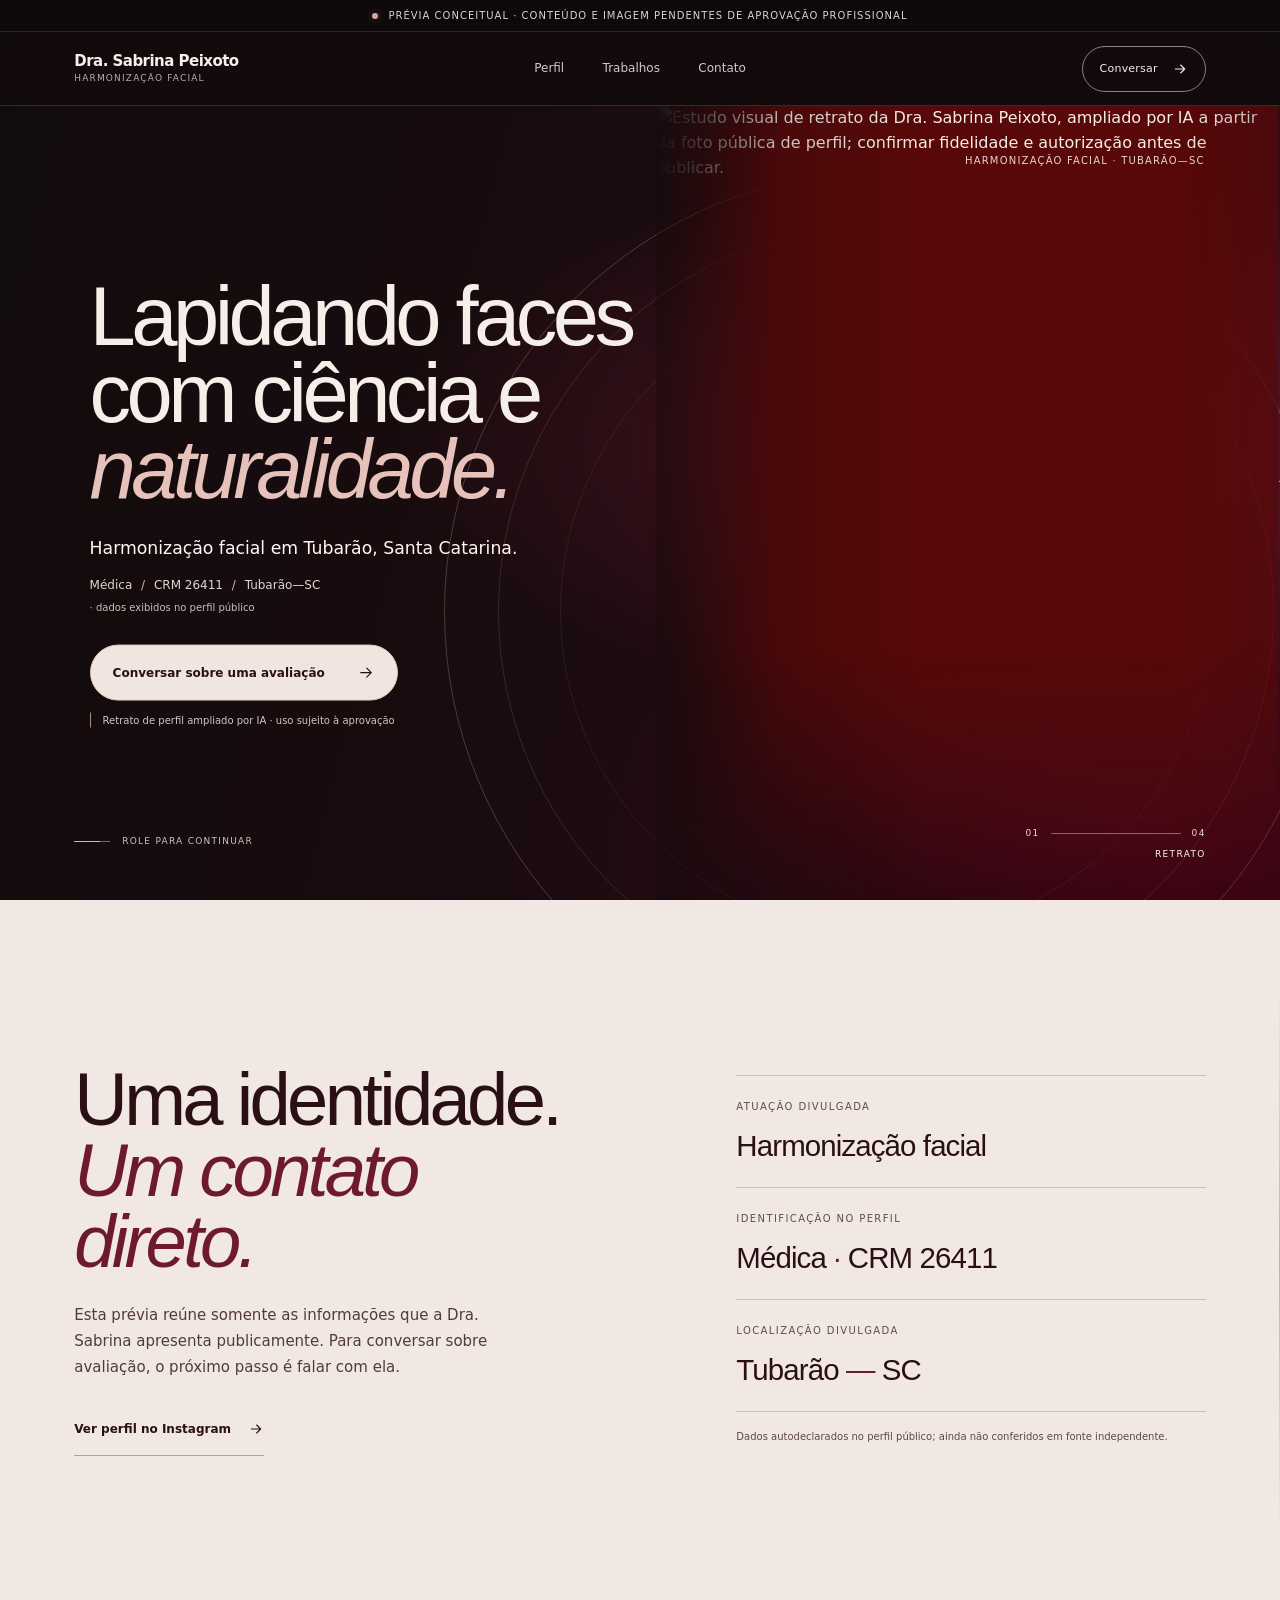
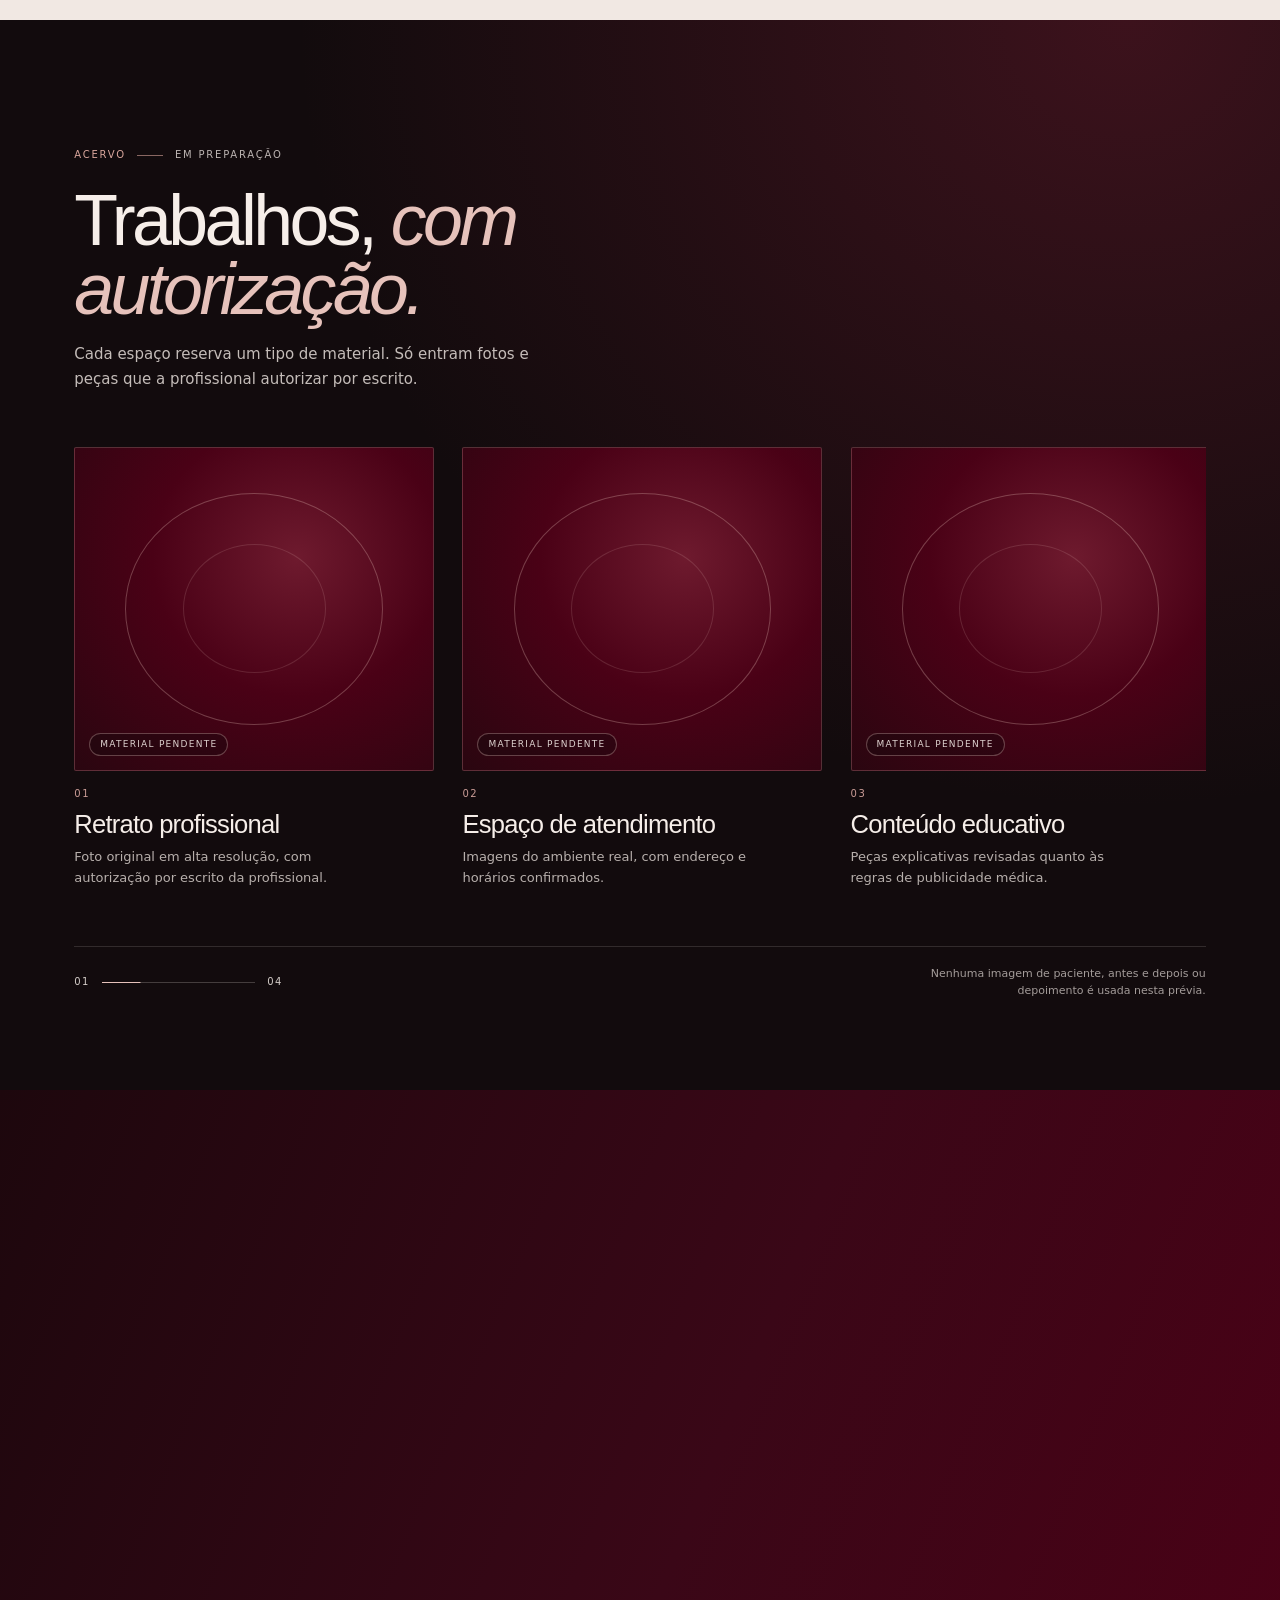
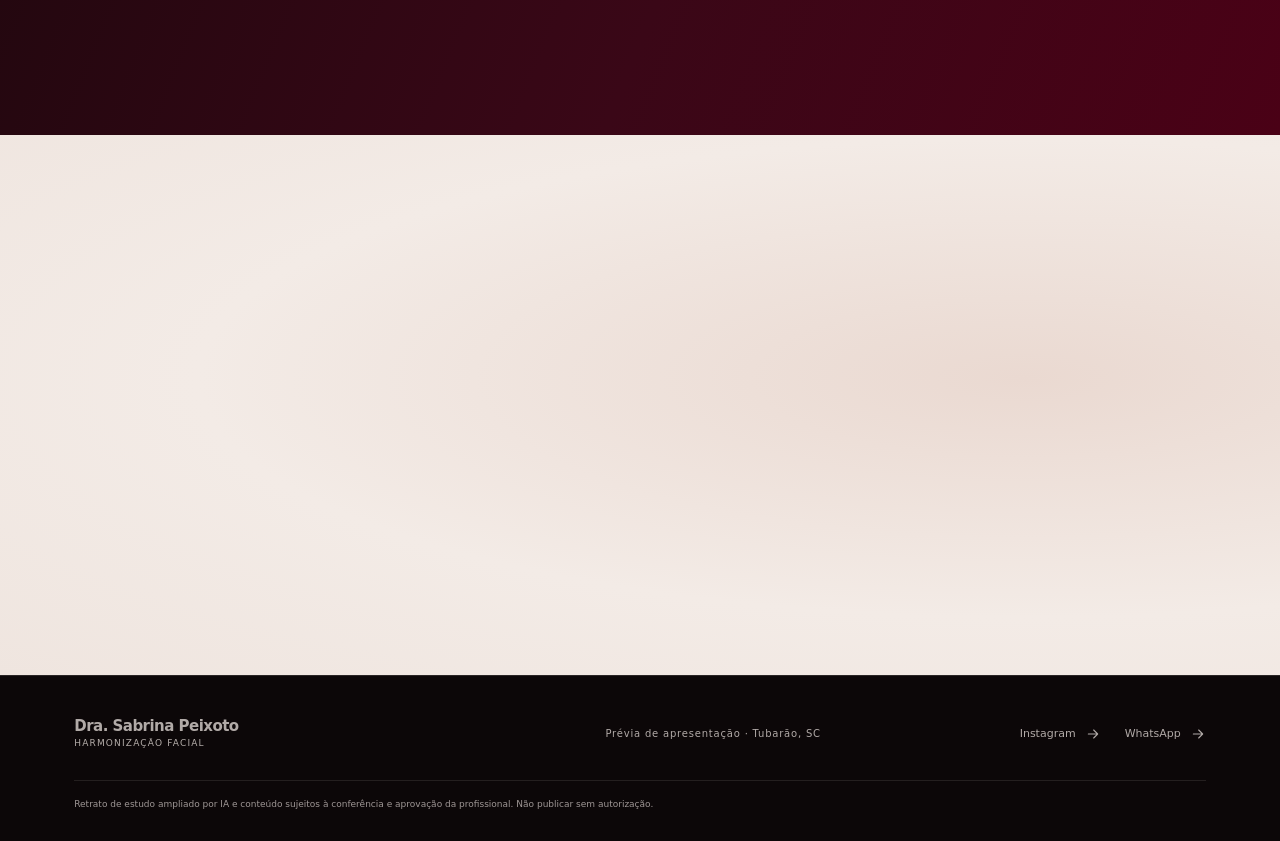
==== index.html @ b5bac114 "Prévia da landing da Dra. Sabrina Peixoto para revisão do cliente Co-Authored-By: Claude Haiku 5.5 <" ====
<!doctype html>
<html lang="pt-BR" data-aesthetic-theme="dark">
  <head>
    <meta charset="UTF-8" />
    <meta name="viewport" content="width=device-width, initial-scale=1, viewport-fit=cover" />
    <script>try{document.documentElement.dataset.aestheticTheme=localStorage.getItem("landing-theme:dr-sabrina-peixoto")==='light'?'light':'dark'}catch(e){document.documentElement.dataset.aestheticTheme='dark'}</script>
    <title>Dra. Sabrina Peixoto — harmonização facial em Tubarão, SC</title>
    <meta name="description" content="Conheça a apresentação pública de Dra. Sabrina Peixoto, médica em Tubarão–SC, e converse sobre avaliação pelo WhatsApp." />
    <meta name="robots" content="noindex, nofollow" />
    <meta name="theme-color" content="#1c171b" />
    <meta property="og:type" content="website" />
    <meta property="og:locale" content="pt_BR" />
    <meta property="og:title" content="Dra. Sabrina Peixoto — harmonização facial em Tubarão, SC" />
    <meta property="og:description" content="Conheça a apresentação pública de Dra. Sabrina Peixoto, médica em Tubarão–SC, e converse sobre avaliação pelo WhatsApp." />
    <link rel="icon" href="data:image/svg+xml,%3Csvg%20xmlns%3D%22http%3A%2F%2Fwww.w3.org%2F2000%2Fsvg%22%20viewBox%3D%220%200%2032%2032%22%3E%3Crect%20width%3D%2232%22%20height%3D%2232%22%20fill%3D%22%23120b0d%22%2F%3E%3Ctext%20x%3D%2216%22%20y%3D%2222%22%20font-family%3D%22sans-serif%22%20font-size%3D%2218%22%20text-anchor%3D%22middle%22%20fill%3D%22%23f1e8e3%22%3ESP%3C%2Ftext%3E%3C%2Fsvg%3E" />
    <link rel="preload" as="image" imagesrcset="/dra-sabrina-peixoto-previa/media/sabrina-retrato-estudo-480.webp 480w, /dra-sabrina-peixoto-previa/media/sabrina-retrato-estudo-800.webp 800w, /dra-sabrina-peixoto-previa/media/sabrina-retrato-estudo-1200.webp 1200w, /dra-sabrina-peixoto-previa/media/sabrina-retrato-estudo-1254.webp 1254w" imagesizes="(min-width: 1000px) 52vw, 100vw" fetchpriority="high" />
    <link rel="preload" href="/dra-sabrina-peixoto-previa/assets/inter-latin-wght-normal-Dx4kXJAl.woff2" as="font" type="font/woff2" crossorigin />
    <link rel="preload" href="/dra-sabrina-peixoto-previa/assets/schibsted-grotesk-latin-wght-italic-DtRJvQ1U.woff2" as="font" type="font/woff2" crossorigin />
    <link rel="preload" href="/dra-sabrina-peixoto-previa/assets/schibsted-grotesk-latin-wght-normal-Bb8VGrTG.woff2" as="font" type="font/woff2" crossorigin />
    <link rel="icon" type="image/svg+xml" href="/dra-sabrina-peixoto-previa/favicon.svg" />
    <script type="module" crossorigin src="/dra-sabrina-peixoto-previa/assets/index-p96huSkj.js"></script>
    <style>*,*:before,*:after{box-sizing:border-box}html{-webkit-text-size-adjust:100%;text-size-adjust:100%}@media (prefers-reduced-motion: no-preference){html{scroll-behavior:smooth}}body{margin:0}img{display:block;max-width:100%;height:auto}h1,h2,h3,h4,p,ol,ul,dl,dd,figure,blockquote{margin:0}ol,ul{padding:0;list-style:none}button,input,select{font:inherit;color:inherit}.site{--ink: var(--brand-ink);--paper: var(--brand-paper);--mist: var(--brand-mist);--accent: var(--brand-accent);--on-accent: var(--brand-on-accent);--t-micro: .18s;--t-panel: .32s;--t-reveal: .56s;--t-hero: .9s;--stagger: 60ms;--shift: 16px;--ease-out: cubic-bezier(.22, .61, .24, 1);--ease-draw: cubic-bezier(.65, 0, .35, 1);--ink-soft: color-mix(in srgb, var(--ink) 74%, var(--paper));--line: color-mix(in srgb, var(--ink) 16%, transparent);--line-strong: color-mix(in srgb, var(--ink) 42%, transparent);--gutter: clamp(16px, 4vw, 56px);--max: 1320px;--header-h: 72px;--radius: 2px;--section-y: clamp(72px, 9vw, 128px);min-height:100vh;overflow-x:clip;background:var(--paper);color:var(--ink);font-family:var(--font-body);font-size:1.0625rem;line-height:1.6;-webkit-font-smoothing:antialiased}.site h1,.site h2,.site h3{font-family:var(--font-display);line-height:1.08;text-wrap:balance}.site a{color:inherit;text-underline-offset:.22em;text-decoration-thickness:1px;text-decoration-color:color-mix(in srgb,currentColor 45%,transparent);transition:text-decoration-color var(--t-micro) var(--ease-out),color var(--t-micro) var(--ease-out)}.site a:hover{text-decoration-color:currentColor}.site :focus-visible{outline:2px solid var(--accent);outline-offset:3px;border-radius:1px}main{display:block}main:focus{outline:none}main>section,main>article{scroll-margin-top:calc(var(--header-h) + 8px)}.sr-only{position:absolute;width:1px;height:1px;margin:-1px;padding:0;overflow:hidden;clip:rect(0 0 0 0);white-space:nowrap;border:0}.skip-link{position:absolute;left:12px;top:-60px;z-index:100;padding:10px 16px;background:var(--ink);color:var(--paper)!important}.skip-link:focus{top:12px}.img{object-position:var(--focal, 50% 50%)}.img[data-framed]{width:100%;aspect-ratio:var(--ratio);object-fit:cover}@media (max-width: 719px){.img{object-position:var(--focal-m, var(--focal, 50% 50%))}.img[data-framed]{aspect-ratio:var(--ratio-m, var(--ratio))}}.img-fallback{display:grid;place-items:center;width:100%;min-height:120px;aspect-ratio:var(--ratio, 4 / 5);background:linear-gradient(135deg,transparent 49.6%,var(--line) 50%,transparent 50.4%),var(--mist)}.img-fallback__label{padding:4px 10px;background:var(--paper);font-size:.72rem;letter-spacing:.08em;text-transform:uppercase;color:var(--ink-soft)}html.motion-ready [data-reveal]{transition:opacity var(--t-reveal) var(--ease-out),transform var(--t-reveal) var(--ease-out),clip-path var(--t-reveal) var(--ease-draw);transition-delay:calc(var(--i, 0) * var(--stagger))}html.motion-ready [data-reveal]:not(.is-in){opacity:0}html.motion-ready [data-reveal=rise]:not(.is-in),html.motion-ready [data-reveal=line]:not(.is-in){transform:translate3d(0,var(--shift),0)}html.motion-ready [data-reveal].no-anim{transition:none}.eyebrow{display:flex;align-items:baseline;gap:12px;margin-bottom:18px;font-family:var(--font-body);font-size:.76rem;font-weight:600;letter-spacing:.14em;text-transform:uppercase;color:var(--ink-soft)}.eyebrow__index{font-variant-numeric:tabular-nums;color:var(--accent)}.pending{display:inline-flex;align-items:center;gap:6px;padding:1px 8px;border:1px dashed var(--line-strong);border-radius:999px;font-family:var(--font-body);font-size:.68rem;font-weight:600;font-style:normal;letter-spacing:.05em;line-height:1.6;text-transform:uppercase;vertical-align:middle;color:var(--ink);background:color-mix(in srgb,var(--accent) 8%,var(--paper));white-space:nowrap}.pending:before{content:"";width:5px;height:5px;border-radius:50%;background:var(--accent)}.caption{font-size:.78rem;color:var(--ink-soft);letter-spacing:.02em}.icon{flex:none}.icon--arrow{transition:transform var(--t-micro) var(--ease-out)}.btn{position:relative;display:inline-flex;align-items:center;justify-content:center;gap:10px;min-height:52px;padding:0 24px;border:1.5px solid transparent;border-radius:var(--radius);font-size:.97rem;font-weight:600;line-height:1.2;text-decoration:none!important;cursor:pointer;transition:background-color var(--t-micro) var(--ease-out),color var(--t-micro) var(--ease-out),border-color var(--t-micro) var(--ease-out),box-shadow var(--t-micro) var(--ease-out),transform var(--t-micro) var(--ease-out)}.btn:hover .icon--arrow,.btn:focus-visible .icon--arrow{transform:translate(4px)}.btn:active{transform:translateY(1px) scale(.985)}.btn--primary{background:var(--accent);color:var(--on-accent)!important}.btn--primary:hover{background:color-mix(in srgb,var(--accent) 84%,var(--ink))}.btn--whatsapp,.btn--ghost{border-color:var(--line-strong);background:transparent;color:var(--ink)}.btn--whatsapp:hover,.btn--ghost:hover{border-color:var(--ink);background:color-mix(in srgb,var(--ink) 5%,transparent)}.btn--small{min-height:42px;padding:0 16px;font-size:.9rem}.btn--block{width:100%}.btn[disabled]{opacity:.7;cursor:progress}.link-button{padding:4px 0;border:0;background:none;font-size:.92rem;font-weight:600;text-decoration:underline;text-decoration-thickness:1px;text-underline-offset:.25em;cursor:pointer}.monogram{display:grid;place-items:center;background:var(--mist);font-family:var(--font-display);color:var(--ink)}.portrait-placeholder{position:relative;display:grid;place-items:center;width:100%;aspect-ratio:4 / 5;background:var(--mist);overflow:hidden}.portrait-placeholder__marks{position:absolute;top:14px;right:14px;bottom:14px;left:14px;width:calc(100% - 28px);height:calc(100% - 28px);fill:none;stroke:var(--line-strong);stroke-width:1}.portrait-placeholder__marks path{vector-effect:non-scaling-stroke}.portrait-placeholder__axis{stroke:var(--line);stroke-dasharray:2 5}.portrait-placeholder__initials{position:relative;font-family:var(--font-display);font-size:clamp(3rem,7vw,5.5rem);line-height:1}.signature{pointer-events:none}.signature--ruler line{stroke:currentColor;stroke-width:1;vector-effect:non-scaling-stroke}.signature--contour path{fill:none;stroke:currentColor;stroke-width:1;vector-effect:non-scaling-stroke}.em{position:relative;display:inline-block}.em__stroke{position:absolute;left:0;right:0;bottom:-.02em;height:.16em;display:none;pointer-events:none}.em__line{position:absolute;left:0;right:0;bottom:0;height:max(2px,.045em);background:var(--accent);transform-origin:left}.em__tick{position:absolute;right:0;bottom:0;width:max(2px,.04em);height:.16em;background:var(--accent)}.demo-banner{display:flex;justify-content:center;align-items:center;gap:10px;padding:7px var(--gutter);background:var(--ink);color:var(--paper);font-size:.76rem;letter-spacing:.02em;text-align:center}.demo-banner__dot{flex:none;width:6px;height:6px;border-radius:50%;background:color-mix(in srgb,var(--accent) 55%,var(--paper))}.site-header{position:sticky;top:0;z-index:40;height:var(--header-h);border-bottom:1px solid transparent;background:transparent;transition:background-color var(--t-panel) var(--ease-out),border-color var(--t-panel) var(--ease-out),box-shadow var(--t-panel) var(--ease-out)}.site-header.is-scrolled,.site-header.is-open{border-bottom-color:var(--line);background:color-mix(in srgb,var(--paper) 90%,transparent);backdrop-filter:saturate(1.3) blur(14px);-webkit-backdrop-filter:saturate(1.3) blur(14px)}.site-header__inner{display:flex;align-items:center;gap:24px;max-width:var(--max);height:100%;margin:0 auto;padding:0 var(--gutter)}.brand{display:inline-flex;align-items:center;gap:12px;margin-right:auto;text-decoration:none!important}.brand__mark{display:grid;place-items:center;width:36px;height:36px;background:var(--ink);color:var(--paper);font-family:var(--font-display);font-size:1.1rem;font-weight:700}.brand__name{font-family:var(--font-display);font-size:1.06rem;font-weight:650;letter-spacing:-.01em;white-space:nowrap}.nav ul{display:flex;gap:28px}.nav a{position:relative;display:inline-block;padding:8px 0;font-size:.93rem;font-weight:500;text-decoration:none!important}.nav a:after{content:"";position:absolute;left:0;right:0;bottom:2px;height:1px;background:currentColor;transform:scaleX(0);transform-origin:left;transition:transform var(--t-panel) var(--ease-out)}.nav a:hover:after,.nav a:focus-visible:after,.nav a[aria-current]:after{transform:scaleX(1)}.nav-toggle{display:none;width:44px;height:44px;margin-right:-8px;border:0;background:none;cursor:pointer}.nav-toggle__bars,.nav-toggle__bars:before,.nav-toggle__bars:after{display:block;width:22px;height:1.5px;margin:auto;background:var(--ink);transition:transform var(--t-micro) var(--ease-out),background-color var(--t-micro) var(--ease-out)}.nav-toggle__bars{position:relative}.nav-toggle__bars:before,.nav-toggle__bars:after{content:"";position:absolute;left:0}.nav-toggle__bars:before{top:-7px}.nav-toggle__bars:after{top:7px}.nav-toggle[aria-expanded=true] .nav-toggle__bars{background:transparent}.nav-toggle[aria-expanded=true] .nav-toggle__bars:before{transform:translateY(7px) rotate(45deg)}.nav-toggle[aria-expanded=true] .nav-toggle__bars:after{transform:translateY(-7px) rotate(-45deg)}@media (max-width: 959px){.nav-toggle{display:block}.nav{position:absolute;top:100%;left:0;right:0;padding:4px var(--gutter) 24px;border-bottom:1px solid var(--line);background:var(--paper);visibility:hidden;opacity:0;transform:translateY(-8px);transition:opacity var(--t-micro) var(--ease-out),transform var(--t-micro) var(--ease-out),visibility 0s linear var(--t-micro)}.nav.is-open{visibility:visible;opacity:1;transform:none;transition-delay:0s}.nav ul{flex-direction:column;gap:0}.nav a{display:block;padding:14px 0;border-bottom:1px solid var(--line);font-family:var(--font-display);font-size:1.35rem}.nav a:after{display:none}.nav a[aria-current]{color:var(--accent)}}@media (max-width: 599px){.site-header__cta{display:none}}main>section,.legal-page{max-width:var(--max);margin:0 auto;padding:var(--section-y) var(--gutter)}@supports (content-visibility: auto){main>section:not(:first-child):not(:nth-child(2)):not(.contact):not(.explorer):not(.story){content-visibility:auto;contain-intrinsic-size:auto 900px}html.cv-measure main>section{content-visibility:visible!important}}main>section:not(.hero):not(.process)+section:not(.process){padding-top:calc(var(--section-y) * .5)}.section-head{display:grid;gap:4px;max-width:720px;margin-bottom:clamp(32px,4.5vw,56px)}.section-head h2{font-size:clamp(2rem,4vw,3.4rem);letter-spacing:-.025em}.section-head__intro{margin-top:14px;max-width:56ch;color:var(--ink-soft);font-size:1.06rem}.hero{position:relative}.hero__title{letter-spacing:-.035em}.hero__lead{max-width:44ch;margin-top:24px;font-size:clamp(1.05rem,1.25vw,1.18rem)}.hero__actions{display:flex;flex-wrap:wrap;gap:12px;margin-top:32px}.hero__specifics{display:grid;grid-template-columns:repeat(3,minmax(0,1fr));gap:20px;margin-top:44px}.hero__specifics li{position:relative;display:grid;gap:4px;padding-top:14px;font-size:.86rem;line-height:1.4}.hero__specifics li:before{content:"";position:absolute;top:0;left:0;right:0;height:1px;background:currentColor;opacity:.35;transform-origin:left}.hero__spec-num{font-size:.72rem;font-weight:600;font-variant-numeric:tabular-nums;letter-spacing:.08em}.hero__where{display:flex;flex-wrap:wrap;align-items:center;gap:8px;margin-top:28px;font-size:.82rem}.hero__media{position:relative}.hero__frame{position:relative;overflow:hidden;height:100%}.hero__frame .img{width:100%;height:100%;object-fit:cover}.hero__caption{position:absolute;z-index:2;padding:3px 9px;background:color-mix(in srgb,var(--paper) 88%,transparent);color:var(--ink)}.pros__list{display:grid;grid-template-columns:repeat(auto-fit,minmax(min(100%,420px),1fr));gap:clamp(32px,4vw,64px)}.pro__photo{position:relative}.pro__photo-note{margin-top:10px}.pro__name{font-size:clamp(1.45rem,2vw,1.8rem);letter-spacing:-.015em}.pro__flag{margin-top:8px}.pro__role{margin-top:10px;font-weight:600;font-size:.95rem}.pro__reg{margin-top:6px;font-size:.85rem;font-variant-numeric:tabular-nums;color:var(--ink-soft)}.pro__bio{margin-top:16px;max-width:46ch;color:var(--ink-soft);font-size:.98rem}.pro__quals{margin-top:18px;border-top:1px solid var(--line)}.pro__quals li{display:flex;flex-wrap:wrap;align-items:center;gap:8px;padding:10px 0;border-bottom:1px solid var(--line);font-size:.9rem}.explorer__mode{justify-self:start;margin-top:18px}.explorer__tabs{position:relative}.explorer__tab{position:relative;display:grid;gap:2px;width:100%;border:0;background:none;text-align:left;cursor:pointer;transition:color var(--t-micro) var(--ease-out)}.explorer__num{font-variant-numeric:tabular-nums}.explorer__kicker{font-size:.8rem;color:var(--ink-soft)}.explorer__indicator{position:absolute;pointer-events:none;background:var(--accent);transition:transform var(--t-panel) var(--ease-out),width var(--t-panel) var(--ease-out),height var(--t-panel) var(--ease-out)}.explorer__stage{position:relative;display:grid;grid-template-columns:minmax(0,5fr) minmax(0,7fr);gap:clamp(28px,4.5vw,72px);align-items:start}.explorer__visual{position:relative;display:grid}.visual{grid-area:1 / 1;margin:0;overflow:hidden;opacity:0;visibility:hidden;transition:opacity var(--t-panel) var(--ease-out),visibility 0s linear var(--t-panel)}.visual[data-state=active]{z-index:2;opacity:1;visibility:visible;transition-delay:0s}.visual[data-state=leaving]{z-index:1;opacity:1;visibility:visible}.visual .img{width:100%;aspect-ratio:var(--ratio, 4 / 5);object-fit:cover}@media (max-width: 719px){.visual .img{aspect-ratio:var(--ratio-m, 16 / 10)}}.explorer__panels{position:relative}.explorer__stage.is-animating .explorer__panels{overflow:clip}.area[data-state=leaving]{position:absolute;inset:0 0 auto 0;pointer-events:none}.area:focus-visible{outline-offset:8px}.area__kicker{font-size:.78rem;font-weight:600;letter-spacing:.12em;text-transform:uppercase;color:var(--accent)}.area__title{margin-top:10px;font-size:clamp(1.9rem,3.2vw,2.7rem);letter-spacing:-.025em}.area__intro{max-width:52ch;margin-top:14px;font-size:1.06rem;color:var(--ink-soft)}.area__pro{display:flex;align-items:center;gap:14px;margin-top:26px;padding:14px 0;border-block:1px solid var(--line)}.area__pro .img,.area__pro .monogram{flex:none;width:52px;height:52px;border-radius:50%;object-fit:cover;object-position:50% 20%;font-size:1rem}.area__pro p{display:grid;line-height:1.35;font-size:.92rem}.area__pro-label{font-size:.7rem;font-weight:600;letter-spacing:.1em;text-transform:uppercase;color:var(--ink-soft)}.area__pro strong{font-size:1rem}.area__cols{display:grid;grid-template-columns:repeat(2,minmax(0,1fr));gap:28px;margin-top:26px}.area__cols h4,.proc-eval h2{margin-bottom:10px;font-family:var(--font-body);font-size:.74rem;font-weight:600;letter-spacing:.12em;text-transform:uppercase;color:var(--ink-soft)}.area__steps{counter-reset:step}.area__steps li{position:relative;padding:8px 0 8px 32px;border-bottom:1px solid var(--line);font-size:.94rem;line-height:1.45;counter-increment:step}.area__steps li:before{content:counter(step,decimal-leading-zero);position:absolute;left:0;top:9px;font-size:.76rem;font-weight:600;font-variant-numeric:tabular-nums;color:var(--accent)}.area__services li{display:grid;padding:8px 0;border-bottom:1px solid var(--line);font-size:.94rem;line-height:1.4}.area__services span{color:var(--ink-soft);font-size:.87rem}.area__actions{display:flex;flex-wrap:wrap;gap:12px;margin-top:30px}@media (prefers-reduced-motion: no-preference){.area[data-state=leaving]{animation:panel-out calc(var(--t-panel) * .6) var(--ease-out) forwards}.area[data-state=entering] .area__body>*{animation:panel-in var(--t-panel) var(--ease-out) both;animation-delay:calc(90ms + var(--i, 0) * var(--stagger))}}@keyframes panel-out{to{opacity:0;transform:translate3d(0,-6px,0)}}@keyframes panel-in{0%{opacity:0;transform:translate3d(0,12px,0)}}.explorer__list .area{display:grid;grid-template-columns:minmax(0,5fr) minmax(0,7fr);gap:clamp(28px,4.5vw,72px);padding-top:clamp(32px,4vw,56px);margin-top:clamp(32px,4vw,56px);border-top:1px solid var(--line-strong)}.explorer__list .area:first-child{margin-top:0}.explorer__list .area__media .img{width:100%;aspect-ratio:var(--ratio, 4 / 5);object-fit:cover}.arch{position:absolute;z-index:3;display:grid;grid-template-rows:1fr auto;background:#0d1012;color:#f2f4f7}.arch__canvas{width:100%;height:100%;min-height:0}.arch__label{display:flex;justify-content:space-between;gap:10px;padding:8px 12px 10px;border-top:1px solid color-mix(in srgb,var(--paper) 16%,transparent);font-size:.68rem;letter-spacing:.06em;text-transform:uppercase}.arch__mode{font-weight:600}.arch__note{color:#b9c0c9;text-align:right}.diffs__list{display:grid;grid-template-columns:repeat(4,minmax(0,1fr));gap:clamp(20px,3vw,40px)}.diff{position:relative}.diff h3{margin-top:14px;font-size:1.26rem;letter-spacing:-.01em}.diff p{margin-top:10px;color:var(--ink-soft);font-size:.97rem}.gallery__frame{position:relative;overflow:hidden;height:100%}.gallery__frame .img{width:100%;height:100%;object-fit:cover}.has-parallax [data-parallax] .img{transform:scale(1.08);will-change:transform}.gallery__caption{display:flex;align-items:baseline;gap:10px;margin-top:12px;font-size:.84rem}.gallery__num{font-size:.72rem;font-weight:600;font-variant-numeric:tabular-nums;color:var(--accent)}.gallery__ill{color:var(--ink-soft)}.step h3{font-size:1.22rem}.step p{margin-top:8px;font-size:.97rem}.process__note{max-width:46ch;padding:16px 18px;border-left:3px solid var(--accent);font-weight:600}.testimonials ul{display:grid;grid-template-columns:repeat(auto-fit,minmax(min(100%,320px),1fr));gap:32px}.testimonials blockquote{font-family:var(--font-display);font-size:1.3rem}.faq{display:grid;grid-template-columns:minmax(0,4fr) minmax(0,7fr);gap:clamp(24px,5vw,80px);align-items:start}.faq .section-head{position:sticky;top:calc(var(--header-h) + 24px)}.faq__list{border-top:1px solid var(--line-strong)}.faq__item{border-bottom:1px solid var(--line-strong)}.faq__item summary{display:flex;justify-content:space-between;align-items:center;gap:24px;min-height:64px;padding:18px 0;font-family:var(--font-display);font-size:clamp(1.06rem,1.45vw,1.22rem);line-height:1.3;cursor:pointer;list-style:none;transition:color var(--t-micro) var(--ease-out)}.faq__item summary::-webkit-details-marker{display:none}.faq__item summary:hover{color:var(--accent)}.faq__icon{position:relative;flex:none;width:18px;height:18px}.faq__icon:before,.faq__icon:after{content:"";position:absolute;top:50%;left:0;width:18px;height:1.5px;background:currentColor;transition:transform var(--t-panel) var(--ease-out),opacity var(--t-panel) var(--ease-out)}.faq__icon:after{transform:rotate(90deg)}.faq__item[data-open] .faq__icon:after{transform:rotate(0);opacity:0}.faq__answer{overflow:hidden}.faq__answer p{max-width:60ch;padding:0 40px 22px 0;color:var(--ink-soft)}.contact{display:grid;grid-template-columns:minmax(0,5fr) minmax(0,6fr);gap:clamp(32px,6vw,96px);align-items:start}.contact h2{font-size:clamp(2.2rem,4.4vw,3.7rem);letter-spacing:-.03em}.contact__lead{max-width:44ch;margin-top:18px;color:var(--ink-soft);font-size:1.06rem}.contact__facts{display:grid;margin:32px 0 28px;border-top:1px solid var(--line)}.contact__facts>div{display:grid;grid-template-columns:110px 1fr;gap:16px;padding:14px 0;border-bottom:1px solid var(--line)}.contact__facts dt{padding-top:3px;font-size:.74rem;font-weight:600;letter-spacing:.1em;text-transform:uppercase;color:var(--ink-soft)}.contact__facts dd{display:grid;justify-items:start;gap:4px;font-size:.97rem}.contact__form-wrap{padding:clamp(24px,3.4vw,48px);background:var(--mist)}.form{display:grid;gap:22px}.form__title{font-size:1.4rem}.field{display:grid;gap:8px;min-width:0;margin:0;padding:0;border:0}.field label,.field legend{padding:0;font-size:.86rem;font-weight:600}.field__opt{font-weight:400;color:var(--ink-soft)}.field input,.field select{width:100%;min-height:52px;padding:0 14px;border:1.5px solid var(--line-strong);border-radius:var(--radius);background:var(--paper);font-size:1rem;transition:border-color var(--t-micro) var(--ease-out),box-shadow var(--t-micro) var(--ease-out)}.field select{-webkit-appearance:none;-moz-appearance:none;appearance:none;padding-right:40px;background-image:linear-gradient(45deg,transparent 50%,currentColor 50%),linear-gradient(135deg,currentColor 50%,transparent 50%);background-position:calc(100% - 20px) 50%,calc(100% - 15px) 50%;background-size:5px 5px;background-repeat:no-repeat}.field input:hover,.field select:hover{border-color:var(--ink)}.field input:focus-visible,.field select:focus-visible{border-color:var(--ink);outline:2px solid var(--accent);outline-offset:1px}.field [aria-invalid=true]{border-color:#a3261b}.field__error,.form__error{font-size:.88rem;font-weight:600;color:#8f1f16}.form__error{padding:12px 14px;border-left:3px solid #8f1f16;background:var(--paper)}.field--channels{display:flex;flex-wrap:wrap;gap:8px}.field--channels legend{width:100%;margin-bottom:8px}.chip{position:relative}.chip input{position:absolute;top:0;right:0;bottom:0;left:0;margin:0;opacity:0;cursor:pointer}.chip span{display:inline-flex;align-items:center;min-height:44px;padding:0 16px;border:1.5px solid var(--line-strong);border-radius:999px;background:var(--paper);font-size:.92rem;font-weight:500}.chip input:checked+span{border-color:var(--ink);background:var(--ink);color:var(--paper)}.chip input:focus-visible+span{outline:2px solid var(--accent);outline-offset:2px}.form__privacy{font-size:.84rem;color:var(--ink-soft)}.form-result{display:grid;gap:14px}.form-result:focus{outline:none}.form-result h3{font-size:1.6rem}.form-result blockquote,.demo-dialog blockquote{padding:16px 18px;border-left:3px solid var(--accent);background:var(--paper);font-size:.95rem}.demo-dialog__tag{justify-self:start;padding:2px 10px;border:1px dashed var(--line-strong);border-radius:999px;font-size:.72rem;font-weight:700;letter-spacing:.08em;text-transform:uppercase}.demo-dialog{width:min(92vw,480px);padding:28px;border:0;border-radius:var(--radius);background:var(--mist);color:var(--ink)}.demo-dialog[open]{display:grid;gap:14px}.demo-dialog::backdrop{background:color-mix(in srgb,var(--ink) 55%,transparent)}.demo-dialog h2{font-size:1.5rem}.site-footer{background:var(--ink);color:var(--paper)}.site-footer__inner{display:grid;grid-template-columns:minmax(0,3fr) minmax(0,4fr) minmax(0,4fr);gap:40px;max-width:var(--max);margin:0 auto;padding:clamp(56px,7vw,96px) var(--gutter) calc(48px + env(safe-area-inset-bottom));font-size:.9rem}.site-footer__name{margin-bottom:8px;font-family:var(--font-display);font-size:1.4rem}.site-footer dl{display:grid;gap:14px}.site-footer dt{font-size:.72rem;letter-spacing:.1em;text-transform:uppercase;opacity:.78}.site-footer__notes{display:grid;gap:10px;align-content:start}.site-footer .pending{color:var(--ink)}.site-footer :focus-visible{outline-color:var(--paper)}.site-footer__made{opacity:.78}.sticky-cta{display:none}@media (max-width: 959px){.sticky-cta{position:fixed;left:12px;right:12px;bottom:calc(12px + env(safe-area-inset-bottom));z-index:50;display:flex;gap:8px;padding:6px;border-radius:calc(var(--radius) + 6px);background:color-mix(in srgb,var(--paper) 94%,transparent);box-shadow:0 10px 30px -12px color-mix(in srgb,var(--ink) 55%,transparent);backdrop-filter:blur(10px);-webkit-backdrop-filter:blur(10px);transform:translateY(calc(100% + 24px));visibility:hidden;transition:transform var(--t-panel) var(--ease-out),visibility 0s linear var(--t-panel)}.sticky-cta.is-visible{transform:none;visibility:visible;transition:transform var(--t-panel) var(--ease-out),visibility 0s}.sticky-cta .btn--primary{flex:1}.sticky-cta .btn--whatsapp{width:52px;padding:0}}.consent{position:fixed;left:12px;bottom:calc(12px + env(safe-area-inset-bottom));z-index:60;display:grid;gap:14px;max-width:420px;padding:18px;background:var(--paper);border:1px solid var(--line-strong);font-size:.88rem}.consent__actions{display:flex;gap:8px}.crumbs{display:flex;gap:10px;margin-bottom:clamp(28px,4vw,48px);font-size:.86rem;color:var(--ink-soft)}.proc-hero{padding-top:clamp(32px,5vw,64px)!important}.proc-hero__grid{display:grid;grid-template-columns:minmax(0,7fr) minmax(0,5fr);gap:clamp(28px,5vw,80px);align-items:center}.proc-hero h1{font-size:clamp(2.6rem,6vw,5.2rem);letter-spacing:-.035em}.proc-hero .hero__lead{color:var(--ink-soft)}.proc-hero__media{position:relative}.proc-hero__media .img{width:100%;aspect-ratio:1;object-fit:cover}.proc-hero__media .caption{position:absolute;right:10px;bottom:10px;padding:3px 9px;background:color-mix(in srgb,var(--paper) 88%,transparent);color:var(--ink)}.proc-body{display:grid;grid-template-columns:minmax(0,7fr) minmax(0,4fr);gap:clamp(32px,6vw,96px);padding-top:0!important}.proc-section{display:grid;grid-template-columns:56px 1fr;column-gap:16px;padding:28px 0;border-top:1px solid var(--line-strong)}.proc-section__num{grid-row:span 2;padding-top:6px;font-size:.85rem;font-weight:600;font-variant-numeric:tabular-nums;color:var(--accent)}.proc-section h2{font-size:clamp(1.5rem,2.4vw,2rem)}.proc-section p{max-width:60ch;margin-top:10px;color:var(--ink-soft);font-size:1.05rem}.proc-body__aside{position:sticky;top:calc(var(--header-h) + 24px);display:grid;gap:32px;align-content:start}.proc-pro{display:grid;gap:4px;padding:20px;background:var(--mist);font-size:.92rem}.proc-pro .img,.proc-pro .monogram{width:72px;height:72px;margin-bottom:10px;border-radius:50%;object-fit:cover;object-position:50% 20%;font-size:1.4rem}.proc-pro__name{font-family:var(--font-display);font-size:1.2rem}.legal-page{max-width:760px!important}.legal-page h1{margin-bottom:24px;font-size:clamp(2.2rem,5vw,3.4rem)}.legal-page h2{margin:36px 0 10px;font-size:1.3rem}.legal-page p{color:var(--ink-soft)}@media (max-width: 1099px){.diffs__list{grid-template-columns:repeat(2,minmax(0,1fr))}}@media (max-width: 959px){.explorer__stage,.explorer__list .area,.faq,.contact,.proc-hero__grid,.proc-body{grid-template-columns:1fr}.faq .section-head,.proc-body__aside{position:static}.explorer__tabs{position:sticky;top:var(--header-h);z-index:6;display:flex;gap:6px;margin:0 calc(-1 * var(--gutter)) 18px;padding:10px var(--gutter) 12px;overflow-x:auto;scroll-snap-type:x proximity;scrollbar-width:none;background:color-mix(in srgb,var(--paper) 94%,transparent);backdrop-filter:blur(10px);-webkit-backdrop-filter:blur(10px)}.explorer__tabs::-webkit-scrollbar{display:none}.explorer__tab{flex:none;width:auto;min-width:46%;scroll-snap-align:start}.explorer__kicker{display:none}.explorer__indicator{left:0;bottom:8px;top:auto;height:2px!important;width:var(--ind-w, 0);transform:translate(var(--ind-x, 0))}.explorer__stage{gap:22px}.site-footer__inner{grid-template-columns:1fr}}@media (max-width: 639px){.site{font-size:1rem}.hero__actions,.area__actions{flex-direction:column}.hero__actions .btn,.area__actions .btn{width:100%}.area__cols,.diffs__list{grid-template-columns:1fr}.contact__facts>div{grid-template-columns:1fr;gap:4px}.faq__answer p{padding-right:0}.proc-section{grid-template-columns:1fr}.proc-section__num{grid-row:auto}}@media (prefers-reduced-motion: reduce){.site *,.site *:before,.site *:after{animation:none!important;transition-duration:.01ms!important;transition-delay:0s!important}html.motion-ready [data-reveal]{opacity:1!important;transform:none!important;clip-path:none!important}}html.motion-ready .section-head[data-reveal=rise]:not(.is-in){transform:none}html.motion-ready .section-head[data-reveal=rise]>*{transition:opacity var(--t-reveal) var(--ease-out),transform var(--t-reveal) var(--ease-out),clip-path calc(var(--t-reveal) * 1.15) var(--ease-draw)}html.motion-ready .section-head[data-reveal=rise]:not(.is-in)>*{opacity:0;transform:translate3d(0,var(--shift),0)}html.motion-ready .section-head[data-reveal=rise]>:nth-child(2){transition-delay:calc(var(--stagger) * 1)}html.motion-ready .section-head[data-reveal=rise]>:nth-child(3){transition-delay:calc(var(--stagger) * 2.2)}html.motion-ready .section-head[data-reveal=rise]>:nth-child(n+4){transition-delay:calc(var(--stagger) * 3.2)}html.motion-ready .section-head[data-reveal=rise]>h2{clip-path:inset(-.1em -.05em -.2em -.05em)}html.motion-ready .section-head[data-reveal=rise]:not(.is-in)>h2{clip-path:inset(0 0 100% 0);transform:translate3d(0,.35em,0)}html.motion-ready .section-head[data-reveal].no-anim>*{transition:none}@supports (animation-timeline: scroll()){@media (prefers-reduced-motion: no-preference){.site-header:after{content:"";position:absolute;left:0;right:0;bottom:-1px;height:2px;background:var(--accent);transform:scaleX(0);transform-origin:left;animation:read-progress linear both;animation-timeline:scroll(root block);pointer-events:none}}}@keyframes read-progress{to{transform:scaleX(1)}}@media (hover: hover) and (prefers-reduced-motion: no-preference){.gallery__frame .img,.pro__photo .img{transition:transform .9s var(--ease-out)}.gallery__item:hover .gallery__frame .img,.pro:hover .pro__photo .img{transform:scale(1.025)}}.has-spot:before{opacity:1}main>section.statement{padding-block:clamp(96px,15vw,220px)}.statement__text{max-width:24ch;font-family:var(--font-display);font-size:clamp(2.2rem,6.2vw,6rem);font-weight:500;line-height:1.04;letter-spacing:-.04em;text-wrap:balance}.statement.is-live .statement__word{opacity:clamp(.45,calc(.45 + (var(--p, 0) * (var(--n) + 5) - var(--i)) * .4),1)}main>section.story{max-width:none;padding:0}.story{--story-h: calc(var(--n) * 78svh + 100svh)}.story.is-pinned{height:var(--story-h)}.story.is-pinned .story__pin{position:sticky;top:0;height:100svh}.story__stage{display:grid;grid-template-columns:minmax(0,5fr) minmax(0,7fr);align-items:center;gap:clamp(24px,4vw,72px);max-width:var(--max);height:100%;margin:0 auto;padding:calc(var(--header-h) + 20px) var(--gutter) clamp(24px,4vh,48px)}.story:not(.is-pinned) .story__stage{height:auto;padding-block:var(--section-y)}.story__copy{grid-column:1;grid-row:1;position:relative;display:grid;gap:clamp(18px,3vh,36px);align-content:center;min-width:0}.story__head h2{font-size:clamp(1.9rem,3.2vw,3rem);letter-spacing:-.035em}.story__chapters{display:grid}.story__chapter{grid-area:1 / 1;align-self:start}.story__kicker{font-size:.78rem;font-weight:600;letter-spacing:.14em;text-transform:uppercase;color:var(--accent)}.story__chapter h3{margin-top:12px;font-size:clamp(2.2rem,4.6vw,4.2rem);line-height:1.02;letter-spacing:-.04em}.story__chapter p:not(.story__kicker){max-width:34ch;margin-top:18px;font-size:clamp(1.05rem,1.4vw,1.3rem);line-height:1.5;color:var(--ink-soft)}.story.is-pinned .story__chapter{opacity:0;transform:translate3d(0,28px,0);pointer-events:none;transition:opacity .52s var(--ease-out),transform .62s var(--ease-out)}.story.is-pinned .story__chapter.is-active{opacity:1;transform:none;pointer-events:auto;transition-delay:.12s}.story:not(.is-pinned) .story__chapter{grid-area:auto;padding:28px 0;border-top:1px solid var(--line)}.story:not(.is-pinned) .story__chapters{gap:0}.story__dots{display:none}.story.is-pinned .story__dots{position:relative;display:flex;gap:18px;padding-top:14px;font-size:.74rem;font-weight:600;font-variant-numeric:tabular-nums;letter-spacing:.08em}.story.is-pinned .story__dots:before,.story.is-pinned .story__dots:after{content:"";position:absolute;top:0;left:0;height:1px}.story.is-pinned .story__dots:before{right:0;background:var(--line-strong)}.story.is-pinned .story__dots:after{width:100%;background:var(--accent);transform-origin:left;transform:scaleX(var(--p, 0))}.story__dot{color:var(--ink-soft);opacity:.55;transition:opacity .3s var(--ease-out),color .3s var(--ease-out)}.story__dot.is-active{color:var(--ink);opacity:1}.story__note{max-width:44ch}.story__visual{grid-column:2;grid-row:1;position:relative;height:min(76svh,780px);min-height:320px;overflow:hidden;border-radius:var(--stage-radius, 28px);background:var(--stage-bg, var(--mist))}.story:not(.is-pinned) .story__visual{height:auto;min-height:0;aspect-ratio:4 / 3}.story__scene{position:absolute;top:0;right:0;bottom:0;left:0}.story__canvas{display:block;width:100%!important;height:100%!important}.story__scene-hint{position:absolute;left:18px;bottom:14px;font-size:.72rem;letter-spacing:.08em;text-transform:uppercase;color:var(--ink-soft)}.story__poster{position:absolute;top:0;right:0;bottom:0;left:0;width:100%;height:100%;object-fit:cover}.story.is-pinned .story__poster{display:none}@media (max-width: 959px){.story{--story-h: calc(var(--n) * 64svh + 100svh)}.story__stage{grid-template-columns:1fr;grid-template-rows:auto 1fr;align-items:start;gap:14px;padding-top:calc(var(--header-h) + 10px)}.story__visual{grid-column:1;grid-row:1;height:42svh;min-height:260px}.story__copy{grid-row:2}.story__head{position:absolute;width:1px;height:1px;margin:-1px;overflow:hidden;clip:rect(0 0 0 0);white-space:nowrap}.story__chapter h3{font-size:clamp(2rem,9vw,3rem)}.story__chapter p:not(.story__kicker){font-size:1.02rem}}.bento__grid{display:grid;grid-template-columns:repeat(12,minmax(0,1fr));grid-auto-rows:clamp(250px,26vw,380px);gap:clamp(10px,1.4vw,18px)}.tile{position:relative;min-width:0;overflow:hidden;border-radius:var(--tile-radius, 28px);background:var(--tile-bg, var(--mist));color:inherit;text-decoration:none!important}.tile--text{display:flex;flex-direction:column;justify-content:space-between;gap:24px;padding:clamp(22px,2.4vw,36px)}.tile__num{font-family:var(--font-display);font-size:clamp(3.2rem,5.4vw,5.2rem);font-weight:300;line-height:.9;letter-spacing:-.06em;color:var(--accent);font-variant-numeric:tabular-nums}.tile--text h3{font-size:clamp(1.35rem,2vw,1.9rem);letter-spacing:-.03em}.tile--text p{margin-top:10px;max-width:34ch;color:var(--ink-soft);font-size:1rem}.tile--media{display:grid;grid-template-rows:minmax(0,1fr) auto;perspective:1100px;transform:perspective(1100px) rotateX(var(--rx, 0deg)) rotateY(var(--ry, 0deg));transition:transform .5s var(--ease-out),box-shadow .5s var(--ease-out);box-shadow:0 0 0 1px var(--line)}.tile--media.is-hot{transition-duration:.12s}.tile__img{width:100%;height:100%;min-height:0;aspect-ratio:auto!important;object-fit:cover;transition:transform .9s var(--ease-out)}.tile--media:hover .tile__img{transform:scale(1.04)}.tile__glare{position:absolute;top:0;right:0;bottom:0;left:0;pointer-events:none;opacity:0;background:radial-gradient(420px circle at var(--gx, 50%) var(--gy, 40%),rgba(255,255,255,.55),transparent 55%);mix-blend-mode:soft-light;transition:opacity .4s var(--ease-out)}.tile--media.is-hot .tile__glare{opacity:1}.tile__label{display:grid;gap:4px;padding:16px clamp(18px,2vw,28px) 20px;background:var(--tile-bg, var(--mist))}.tile__label strong{font-family:var(--font-display);font-size:clamp(1.25rem,1.8vw,1.6rem);font-weight:500;letter-spacing:-.02em}.tile__label>span:not(.tile__more){font-size:.94rem;color:var(--ink-soft)}.tile__more{margin-top:4px;font-size:.86rem;font-weight:600;text-decoration:underline;text-decoration-thickness:1px;text-underline-offset:.25em}.tile--cta{display:flex;flex-direction:column;justify-content:space-between;gap:18px;padding:clamp(22px,2.4vw,36px);background:var(--accent);color:var(--on-accent)}.tile--cta h3{font-size:clamp(1.6rem,2.6vw,2.4rem);letter-spacing:-.035em}.tile--cta p{max-width:30ch;opacity:.88}.tile--cta .btn--primary{align-self:flex-start;background:var(--on-accent);color:var(--accent)!important}.tile--a{grid-column:1 / 6;grid-row:1 / 3}.tile--b{grid-column:6 / 9;grid-row:1}.tile--c{grid-column:9 / 13;grid-row:1}.tile--e{grid-column:6 / 13;grid-row:2}.tile--d{grid-column:1 / 5;grid-row:3}.tile--f{grid-column:5 / 9;grid-row:3}.tile--g{grid-column:9 / 13;grid-row:3}.bento__credit{margin-top:22px}@media (max-width: 959px){.bento__grid{grid-template-columns:repeat(2,minmax(0,1fr));grid-auto-rows:auto}.tile--a,.tile--e,.tile--g{grid-column:1 / -1;grid-row:auto}.tile--b,.tile--c,.tile--d,.tile--f{grid-column:span 1;grid-row:auto}.tile--media .tile__img{aspect-ratio:4 / 3!important;height:auto}.tile--text{min-height:220px}}@media (max-width: 559px){.tile--b,.tile--c,.tile--d,.tile--f{grid-column:1 / -1}}@media (prefers-reduced-motion: no-preference){.hero[data-hero] .plate,.hero[data-hero] .portrait{transform:scale(calc(1 - var(--hp, 0) * .055));transform-origin:50% 0;border-radius:calc(28px + var(--hp, 0) * 26px);will-change:transform}.hero[data-hero] .plate__title,.hero[data-hero] .portrait__text{transform:translate3d(0,calc(var(--hp, 0) * -44px),0);opacity:calc(1 - var(--hp, 0) * 1.15)}.hero[data-hero] .plate__object{opacity:calc(1 - var(--hp, 0) * .85)}}@media (prefers-reduced-motion: reduce){.statement__word{opacity:1!important}.story .story__chapter{opacity:1!important;transform:none!important}}.carousel{position:relative;width:100vw;margin-left:calc(50% - 50vw)}.carousel__track{display:flex;align-items:flex-end;gap:20px;padding:8px max(var(--gutter),calc((100vw - var(--max)) / 2 + var(--gutter))) 24px;overflow-x:auto;scroll-snap-type:x mandatory;scroll-padding-inline:max(var(--gutter),calc((100vw - var(--max)) / 2 + var(--gutter)));scrollbar-width:none;overscroll-behavior-x:contain}.carousel__track::-webkit-scrollbar{display:none}.carousel__track:focus-visible{outline-offset:-4px}.carousel__slide{flex:0 0 min(var(--w, 520px),82vw);scroll-snap-align:start;transition:opacity .5s var(--ease-out),transform .7s var(--ease-out)}.carousel__frame{overflow:hidden;border-radius:28px;aspect-ratio:var(--ratio-slide, 4 / 5)}.carousel__slide:nth-child(1) .carousel__frame{--ratio-slide: 5 / 4}.carousel__slide:nth-child(4) .carousel__frame{--ratio-slide: 1 / 1}.carousel__frame .img{width:100%;height:100%;aspect-ratio:auto!important;object-fit:cover;transition:transform .9s var(--ease-out)}.carousel__slide:hover .carousel__frame .img{transform:scale(1.035)}.carousel__caption{display:flex;gap:10px;margin-top:12px;font-size:.86rem;color:var(--ink-soft)}@media (prefers-reduced-motion: no-preference){.carousel__slide:not(.is-current){opacity:.62}}.carousel__bar{display:flex;justify-content:space-between;align-items:center;max-width:var(--max);margin:0 auto;padding:0 var(--gutter)}.carousel__count{font-size:.8rem;font-weight:600;font-variant-numeric:tabular-nums;letter-spacing:.08em;color:var(--ink-soft)}.carousel__btns{display:flex;gap:10px}.carousel__btn{display:grid;place-items:center;width:48px;height:48px;border:1px solid var(--line-strong);border-radius:999px;background:transparent;cursor:pointer;font-size:1.1rem;transition:background-color var(--t-micro) var(--ease-out),border-color var(--t-micro) var(--ease-out),opacity var(--t-micro)}.carousel__btn:hover:not(:disabled){background:color-mix(in srgb,var(--ink) 8%,transparent);border-color:var(--ink)}.carousel__btn:disabled{opacity:.35;cursor:default}@media (max-width: 959px){.story__stage{padding-bottom:calc(112px + env(safe-area-inset-bottom))}.story__visual{height:35svh}.explorer__tabs{-webkit-mask-image:linear-gradient(90deg,#000 calc(100% - 36px),transparent);mask-image:linear-gradient(90deg,#000 calc(100% - 36px),transparent)}}.brand,.link-button{min-height:44px}.portrait__mark a{position:relative}.portrait__mark a:after,.area__services a:after,.site-footer a:after,.form__privacy a:after{content:"";position:absolute;top:-12px;right:-6px;bottom:-12px;left:-6px}.area__services a,.site-footer a,.form__privacy a{position:relative}.site input,.site textarea,.site select{caret-color:var(--accent);accent-color:var(--accent)}.site a,.site button,.site summary,.site [role=tab]{-webkit-tap-highlight-color:transparent;touch-action:manipulation}.explorer__tab:active,.carousel__btn:active{transform:scale(.97)}.theme-toggle{display:inline-flex;align-items:center;justify-content:center;flex:none;gap:7px;min-width:44px;min-height:44px;padding:0 12px;border:1px solid var(--line-strong);border-radius:999px;color:var(--ink);background:var(--paper);font-size:.78rem;cursor:pointer}.theme-toggle:hover{border-color:var(--ink);background:var(--mist)}.theme-toggle[aria-pressed=true]{box-shadow:inset 0 0 0 1px var(--line-strong)}@media (max-width: 1199px){.site-header__inner{gap:14px}.theme-toggle{padding:0 10px}.theme-toggle span{display:none}}@media (min-width: 960px) and (max-width: 1199px){.site-header .nav ul{gap:16px}.site-header__cta{white-space:nowrap;flex-shrink:0}.site.preset-precision .plate__object{width:480px;transform:translate(-50%) scale(.72)}}@media (max-width: 639px){.site-header__inner{gap:8px}.brand{min-width:0;gap:8px}.brand__name{white-space:normal;font-size:.94rem!important;line-height:1.2}.brand__mark{flex:none}}html[data-aesthetic-theme=light]{color-scheme:light}html[data-aesthetic-theme=dark]{color-scheme:dark;background:#15171b}html[data-aesthetic-theme=dark] .site{--ink: #f2f4f7;--paper: #14181e;--mist: #222b36;--accent: #d5e3f5;--on-accent: #172332;--ink-soft: #bac6d4;--line: #374454;--line-strong: #788a9d}html[data-aesthetic-theme=dark] .preset-editorial{--ink: #f6eeeb;--paper: #1c171b;--mist: #30262d;--accent: #dfb5cc;--on-accent: #2c1925;--ink-soft: #d1bec9;--line: #51424c;--line-strong: #a38a99}html[data-aesthetic-theme=dark] .preset-precision{--copper: #e3a37f;--copper-text: #efb895;--slate: #bfccdf;--sky-1: #232e3e;--sky-2: #26374e;--sky-3: #304863}html[data-aesthetic-theme=dark] .preset-precision .plate,html[data-aesthetic-theme=dark] .preset-precision .process{--ink-soft: #c5d1e2;--line: #64778e;background:linear-gradient(150deg,var(--sky-1),var(--sky-2) 65%,var(--sky-3))}html[data-aesthetic-theme=dark] .preset-precision .plate__mark{color:#ffffff14}html[data-aesthetic-theme=dark] .preset-precision :is(.plate__pill,.plate__chip,.plate__caption,.process__note){background:#192635;border-color:#60758e;box-shadow:none}html[data-aesthetic-theme=dark] .preset-precision :is(.btn--whatsapp,.field input,.field select,.chip span){background-color:var(--paper);border-color:var(--line-strong)}html[data-aesthetic-theme=dark] .preset-precision .chip input:checked+span{background:var(--accent);color:var(--on-accent)}html[data-aesthetic-theme=dark] .preset-precision .portrait-placeholder{background:var(--mist)}html[data-aesthetic-theme=dark] .preset-precision .portrait-placeholder__marks{stroke:var(--line-strong)}html[data-aesthetic-theme=dark] .preset-precision :is(.pro__quals,.pro__quals li){border-color:var(--line)}html[data-aesthetic-theme=dark] .preset-precision .process__rail{background:var(--line)}html[data-aesthetic-theme=dark] .preset-precision .step:before{border-color:var(--line-strong)}html[data-aesthetic-theme=dark] .preset-editorial .portrait{background:radial-gradient(ellipse at 58% 42%,#3b2935,#241d23 70%);box-shadow:0 0 0 1px var(--line)}html[data-aesthetic-theme=dark] .preset-editorial :is(.area-card,.portrait__icon,.portrait__mark>*){background:var(--mist);color:var(--ink);box-shadow:0 0 0 1px var(--line)}html[data-aesthetic-theme=dark] :is(.site-footer,.demo-banner){background:color-mix(in srgb,var(--paper) 85%,#000);color:var(--ink);border-top:1px solid var(--line)}html[data-aesthetic-theme=dark] .site-footer :focus-visible{outline-color:var(--accent)}html[data-aesthetic-theme=dark] :is(.field__error,.form__error){color:#ffb3ab;border-color:#ffb3ab}html[data-aesthetic-theme=dark] .field [aria-invalid=true]{border-color:#ffb3ab}html[data-aesthetic-theme=dark] .demo-dialog::backdrop{background:#000000b8}@font-face{font-family:Schibsted Grotesk Variable;font-style:normal;font-display:swap;font-weight:400 900;src:url(/dra-sabrina-peixoto-previa/assets/schibsted-grotesk-latin-ext-wght-normal-hsMS0n0O.woff2) format("woff2-variations");unicode-range:U+0100-02BA,U+02BD-02C5,U+02C7-02CC,U+02CE-02D7,U+02DD-02FF,U+0304,U+0308,U+0329,U+1D00-1DBF,U+1E00-1E9F,U+1EF2-1EFF,U+2020,U+20A0-20AB,U+20AD-20C0,U+2113,U+2C60-2C7F,U+A720-A7FF}@font-face{font-family:Schibsted Grotesk Variable;font-style:normal;font-display:swap;font-weight:400 900;src:url(/dra-sabrina-peixoto-previa/assets/schibsted-grotesk-latin-wght-normal-Bb8VGrTG.woff2) format("woff2-variations");unicode-range:U+0000-00FF,U+0131,U+0152-0153,U+02BB-02BC,U+02C6,U+02DA,U+02DC,U+0304,U+0308,U+0329,U+2000-206F,U+20AC,U+2122,U+2191,U+2193,U+2212,U+2215,U+FEFF,U+FFFD}@font-face{font-family:Schibsted Grotesk Variable;font-style:italic;font-display:swap;font-weight:400 900;src:url(/dra-sabrina-peixoto-previa/assets/schibsted-grotesk-latin-ext-wght-italic-DXGbHdV-.woff2) format("woff2-variations");unicode-range:U+0100-02BA,U+02BD-02C5,U+02C7-02CC,U+02CE-02D7,U+02DD-02FF,U+0304,U+0308,U+0329,U+1D00-1DBF,U+1E00-1E9F,U+1EF2-1EFF,U+2020,U+20A0-20AB,U+20AD-20C0,U+2113,U+2C60-2C7F,U+A720-A7FF}@font-face{font-family:Schibsted Grotesk Variable;font-style:italic;font-display:swap;font-weight:400 900;src:url(/dra-sabrina-peixoto-previa/assets/schibsted-grotesk-latin-wght-italic-DtRJvQ1U.woff2) format("woff2-variations");unicode-range:U+0000-00FF,U+0131,U+0152-0153,U+02BB-02BC,U+02C6,U+02DA,U+02DC,U+0304,U+0308,U+0329,U+2000-206F,U+20AC,U+2122,U+2191,U+2193,U+2212,U+2215,U+FEFF,U+FFFD}@font-face{font-family:Inter Variable;font-style:normal;font-display:swap;font-weight:100 900;src:url(/dra-sabrina-peixoto-previa/assets/inter-cyrillic-ext-wght-normal-BOeWTOD4.woff2) format("woff2-variations");unicode-range:U+0460-052F,U+1C80-1C8A,U+20B4,U+2DE0-2DFF,U+A640-A69F,U+FE2E-FE2F}@font-face{font-family:Inter Variable;font-style:normal;font-display:swap;font-weight:100 900;src:url(/dra-sabrina-peixoto-previa/assets/inter-cyrillic-wght-normal-DqGufNeO.woff2) format("woff2-variations");unicode-range:U+0301,U+0400-045F,U+0490-0491,U+04B0-04B1,U+2116}@font-face{font-family:Inter Variable;font-style:normal;font-display:swap;font-weight:100 900;src:url(/dra-sabrina-peixoto-previa/assets/inter-greek-ext-wght-normal-DlzME5K_.woff2) format("woff2-variations");unicode-range:U+1F00-1FFF}@font-face{font-family:Inter Variable;font-style:normal;font-display:swap;font-weight:100 900;src:url(/dra-sabrina-peixoto-previa/assets/inter-greek-wght-normal-CkhJZR-_.woff2) format("woff2-variations");unicode-range:U+0370-0377,U+037A-037F,U+0384-038A,U+038C,U+038E-03A1,U+03A3-03FF}@font-face{font-family:Inter Variable;font-style:normal;font-display:swap;font-weight:100 900;src:url(/dra-sabrina-peixoto-previa/assets/inter-vietnamese-wght-normal-CBcvBZtf.woff2) format("woff2-variations");unicode-range:U+0102-0103,U+0110-0111,U+0128-0129,U+0168-0169,U+01A0-01A1,U+01AF-01B0,U+0300-0301,U+0303-0304,U+0308-0309,U+0323,U+0329,U+1EA0-1EF9,U+20AB}@font-face{font-family:Inter Variable;font-style:normal;font-display:swap;font-weight:100 900;src:url(/dra-sabrina-peixoto-previa/assets/inter-latin-ext-wght-normal-DO1Apj_S.woff2) format("woff2-variations");unicode-range:U+0100-02BA,U+02BD-02C5,U+02C7-02CC,U+02CE-02D7,U+02DD-02FF,U+0304,U+0308,U+0329,U+1D00-1DBF,U+1E00-1E9F,U+1EF2-1EFF,U+2020,U+20A0-20AB,U+20AD-20C0,U+2113,U+2C60-2C7F,U+A720-A7FF}@font-face{font-family:Inter Variable;font-style:normal;font-display:swap;font-weight:100 900;src:url(/dra-sabrina-peixoto-previa/assets/inter-latin-wght-normal-Dx4kXJAl.woff2) format("woff2-variations");unicode-range:U+0000-00FF,U+0131,U+0152-0153,U+02BB-02BC,U+02C6,U+02DA,U+02DC,U+0304,U+0308,U+0329,U+2000-206F,U+20AC,U+2122,U+2191,U+2193,U+2212,U+2215,U+FEFF,U+FFFD}.site.client-dr-sabrina-peixoto{--sp-ink: #120b0d;--sp-wine: #4a0116;--sp-wine-mid: #6e1a2e;--sp-wine-deep: #2a0610;--sp-rose: #c99b95;--sp-rose-soft: #e6c2bb;--sp-ivory: #f6eee9;--sp-paper: #f1e8e3;--sp-plum-text: #2a0f15;--sp-line: rgba(246, 238, 233, .2);--sp-line-dark: rgba(42, 15, 21, .18);--sp-display: "Schibsted Grotesk Variable", "Helvetica Neue", sans-serif;--sp-body: "Inter Variable", Inter, system-ui, sans-serif;--sp-gutter: clamp(20px, 5.8vw, 88px);--sp-ease: cubic-bezier(.16, 1, .3, 1);min-height:100%;background:var(--sp-ink);color:var(--sp-ivory);font-family:var(--sp-body);font-size:16px;line-height:1.55;overflow-x:clip}.site.client-dr-sabrina-peixoto *{box-sizing:border-box}.site.client-dr-sabrina-peixoto a{color:inherit;text-decoration:none}.site.client-dr-sabrina-peixoto a:focus-visible,.site.client-dr-sabrina-peixoto summary:focus-visible{outline:2px solid #e2b6b6;outline-offset:4px;border-radius:3px}.site.client-dr-sabrina-peixoto main{outline:0}.site.client-dr-sabrina-peixoto .sp-page{position:relative;overflow:clip;background:var(--sp-ink)}.site.client-dr-sabrina-peixoto .sp-page a{transition:color .24s var(--sp-ease),border-color .24s var(--sp-ease),background-color .24s var(--sp-ease),transform .36s var(--sp-ease)}.site.client-dr-sabrina-peixoto .sp-page a:active{transform:scale(.975);transition-duration:.14s}.site.client-dr-sabrina-peixoto .sp-page a[data-sp-magnet]{transform:translate3d(var(--mx, 0px),var(--my, 0px),0);transition:color .24s var(--sp-ease),border-color .24s var(--sp-ease),background-color .24s var(--sp-ease),box-shadow .36s var(--sp-ease)}.site.client-dr-sabrina-peixoto .sp-page a[data-sp-magnet]:active{transform:translate3d(var(--mx, 0px),var(--my, 0px),0) scale(.975);transition-duration:.14s}.site.client-dr-sabrina-peixoto .sp-demo{position:relative;z-index:62;display:flex;justify-content:center;align-items:center;gap:10px;min-height:32px;padding:5px 18px;background:#0e080a;color:#f6f0ece0;border-bottom:1px solid rgba(201,155,149,.18);font:500 10px/1.3 var(--sp-body);letter-spacing:.1em;text-align:center;text-transform:uppercase}.site.client-dr-sabrina-peixoto .sp-demo__pin{width:6px;height:6px;flex:0 0 auto;border-radius:50%;background:#d9a69c;box-shadow:0 0 10px #daaba073}.site.client-dr-sabrina-peixoto .sp-header{position:sticky;top:0;z-index:60;display:grid;grid-template-columns:1fr auto 1fr;align-items:center;min-height:74px;padding:0 var(--sp-gutter);border-bottom:1px solid rgba(246,238,233,.14);background:#120b0dd6;backdrop-filter:blur(18px) saturate(1.14);-webkit-backdrop-filter:blur(18px) saturate(1.14)}.site.client-dr-sabrina-peixoto .sp-brand{display:inline-flex;align-items:center;gap:11px;min-width:0;min-height:44px;width:fit-content}.site.client-dr-sabrina-peixoto .sp-brand__wordmark{display:grid;gap:0;line-height:1.25}.site.client-dr-sabrina-peixoto .sp-brand__wordmark strong{font:600 15px/1 var(--sp-body);letter-spacing:-.035em}.site.client-dr-sabrina-peixoto .sp-brand__wordmark small{margin-top:4px;color:#f6eee9b8;font:500 9px/1.2 var(--sp-body);letter-spacing:.13em;text-transform:uppercase}.site.client-dr-sabrina-peixoto .sp-nav{display:flex;align-items:center;gap:clamp(18px,3vw,44px)}.site.client-dr-sabrina-peixoto .sp-nav a{position:relative;min-height:44px;display:inline-flex;align-items:center;color:#f6eee9d6;font-size:12px}.site.client-dr-sabrina-peixoto .sp-nav a:after{position:absolute;right:0;bottom:8px;left:0;height:1px;background:#d9a69c;content:"";transform:scaleX(0);transform-origin:left;transition:transform .36s var(--sp-ease)}.site.client-dr-sabrina-peixoto .sp-nav a:hover{color:var(--sp-ivory)}.site.client-dr-sabrina-peixoto .sp-nav a:hover:after{transform:scaleX(1)}.site.client-dr-sabrina-peixoto .sp-header__cta{justify-self:end;display:inline-flex;align-items:center;justify-content:center;gap:14px;min-height:46px;padding:0 17px;border:1px solid rgba(246,238,233,.52);border-radius:999px;color:var(--sp-ivory);font-size:11px;letter-spacing:.02em}.site.client-dr-sabrina-peixoto .sp-header__cta:hover{border-color:#e6c2bbe6;background:#f6eee914}.site.client-dr-sabrina-peixoto .sp-header__cta svg,.site.client-dr-sabrina-peixoto .sp-text-link svg,.site.client-dr-sabrina-peixoto .sp-contact__button svg,.site.client-dr-sabrina-peixoto .sp-footer svg,.site.client-dr-sabrina-peixoto .sp-mobile-cta svg{width:16px;height:16px;transition:transform .36s var(--sp-ease)}.site.client-dr-sabrina-peixoto .sp-header__cta:hover svg,.site.client-dr-sabrina-peixoto .sp-text-link:hover svg,.site.client-dr-sabrina-peixoto .sp-contact__button:hover svg,.site.client-dr-sabrina-peixoto .sp-footer a:hover svg,.site.client-dr-sabrina-peixoto .sp-mobile-cta:hover svg{transform:translate(4px)}.site.client-dr-sabrina-peixoto .sp-menu{display:none}.site.client-dr-sabrina-peixoto .sp-sr-only{position:absolute;width:1px;height:1px;padding:0;margin:-1px;overflow:hidden;clip:rect(0,0,0,0);white-space:nowrap;border:0}.site.client-dr-sabrina-peixoto #conteudo>section.sp-hero{position:relative;width:100%;max-width:none;min-height:0;margin:0;padding:0;background:var(--sp-ink);isolation:isolate;scroll-margin-top:74px}.site.client-dr-sabrina-peixoto .sp-hero__pin{position:relative;min-height:max(640px,calc(100svh - 106px));overflow:hidden;isolation:isolate;background:radial-gradient(ellipse at 77% 42%,rgba(110,26,46,.62),transparent 42%),radial-gradient(ellipse at 92% 94%,rgba(74,1,22,.6),transparent 36%),linear-gradient(105deg,#120b0d,#1a0b0f 46%,#2a0912)}html.sabrina-motion-ready .site.client-dr-sabrina-peixoto #conteudo>section.sp-hero{min-height:166svh}html.sabrina-motion-ready .site.client-dr-sabrina-peixoto .sp-hero__pin{position:sticky;top:74px}.site.client-dr-sabrina-peixoto .sp-hero__visual{--beam-alpha: .2;--pointer-x-px: 0px;--pointer-y-px: 0px;--hero-scale: 1;--portrait-shift-x: 0vw;position:absolute;z-index:1;top:0;right:-1.8%;width:min(64vw,960px);height:100%;transform:translate3d(var(--pointer-x-px),var(--pointer-y-px),0);transform-origin:56% 48%;transition:transform .26s cubic-bezier(.2,.7,.2,1)}.site.client-dr-sabrina-peixoto .sp-hero__beam{position:absolute;z-index:-1;top:-8%;right:-13%;width:93%;height:115%;filter:blur(28px);background:radial-gradient(ellipse at 58% 43%,rgba(229,180,166,var(--beam-alpha)),rgba(132,40,60,.24) 25%,transparent 68%)}.site.client-dr-sabrina-peixoto .sp-hero__facet{position:absolute;z-index:0;border:1px solid rgba(244,218,209,.19);pointer-events:none;transition:opacity .5s ease}.site.client-dr-sabrina-peixoto .sp-hero__facet--one{top:4%;right:2%;bottom:6%;left:11%;clip-path:ellipse(47% 48% at 59% 50%)}.site.client-dr-sabrina-peixoto .sp-hero__facet--two{top:9%;right:-2%;bottom:11%;left:4%;clip-path:ellipse(47% 48% at 59% 50%);border-color:#f4dad11a}.site.client-dr-sabrina-peixoto .sp-hero__portrait{position:absolute;z-index:2;top:0;right:3%;width:76%;height:100%;margin:0;overflow:hidden;background:transparent;transform:translate3d(var(--portrait-shift-x),0,0) scale(var(--hero-scale));transform-origin:56% 43%}.site.client-dr-sabrina-peixoto .sp-hero__portrait:after{position:absolute;top:0;right:0;bottom:0;left:0;content:"";pointer-events:none;background:linear-gradient(90deg,rgba(18,11,13,.4),transparent 42%)}.site.client-dr-sabrina-peixoto .sp-hero__portrait .img{width:100%;height:100%;object-fit:cover;object-position:52% 41%;-webkit-mask-image:linear-gradient(90deg,transparent 0%,#000 20%,#000 83%,rgba(0,0,0,.7) 100%),linear-gradient(180deg,#000 0%,#000 68%,transparent 100%);-webkit-mask-composite:source-in;mask-image:linear-gradient(90deg,transparent 0%,#000 20%,#000 83%,rgba(0,0,0,.7) 100%),linear-gradient(180deg,#000 0%,#000 68%,transparent 100%);mask-composite:intersect}.site.client-dr-sabrina-peixoto .sp-hero__orbit{position:absolute;z-index:0;top:8%;right:-3%;width:min(69vw,920px);aspect-ratio:1;border:1px solid rgba(245,224,216,.22);border-radius:50%;pointer-events:none;transform:translate3d(var(--orbit-shift-x, 0),0,0) scale(var(--orbit-scale, 1))}.site.client-dr-sabrina-peixoto .sp-hero__orbit:before,.site.client-dr-sabrina-peixoto .sp-hero__orbit:after{position:absolute;top:6%;right:6%;bottom:6%;left:6%;border:1px solid rgba(245,224,216,.13);border-radius:inherit;content:""}.site.client-dr-sabrina-peixoto .sp-hero__orbit:after{top:13%;right:13%;bottom:13%;left:13%;border-color:#f5e0d814}.site.client-dr-sabrina-peixoto .sp-hero__coordinate{position:absolute;z-index:4;color:#faf1ede0;font:500 10px/1.4 var(--sp-body);letter-spacing:.12em}.site.client-dr-sabrina-peixoto .sp-hero__coordinate b{color:#e3b1a1;font-weight:400}.site.client-dr-sabrina-peixoto .sp-hero__coordinate--top{top:6%;right:12%}.site.client-dr-sabrina-peixoto .sp-hero__coordinate--side{top:38%;right:1.6%;writing-mode:vertical-rl}.site.client-dr-sabrina-peixoto .sp-hero__copy{position:absolute;z-index:5;top:50%;left:clamp(24px,7vw,112px);width:min(49%,665px);transform:translateY(-50%)}.site.client-dr-sabrina-peixoto .sp-hero h1{max-width:700px;margin:0;color:var(--sp-ivory);font:500 clamp(54px,6.5vw,96px)/.92 var(--sp-display);letter-spacing:-.055em;text-wrap:balance}.site.client-dr-sabrina-peixoto .sp-hero h1 em{color:var(--sp-rose-soft);font-weight:450}.site.client-dr-sabrina-peixoto .sp-hero__lead{max-width:40ch;margin-top:27px;color:#fff8f4;font-size:clamp(15px,1.35vw,18px);line-height:1.5}.site.client-dr-sabrina-peixoto .sp-hero__credential{max-width:46ch;margin-top:14px;color:#faf2eee0;font-size:12px;line-height:1.65}.site.client-dr-sabrina-peixoto .sp-hero__credential i{padding:0 5px;color:#ddb0a3;font-style:normal}.site.client-dr-sabrina-peixoto .sp-hero__credential span{display:block;margin-top:5px;color:#faf2eec7;font-size:10px}.site.client-dr-sabrina-peixoto .sp-button{display:inline-flex;align-items:center;justify-content:space-between;gap:32px;min-height:56px;margin-top:28px;padding:0 22px;border:1px solid #e5c9bc;border-radius:999px;background:#f1e6df;color:#2a0f15!important;font-size:12px;font-weight:600}.site.client-dr-sabrina-peixoto .sp-button svg{width:18px;height:18px;transition:transform .35s var(--sp-ease)}.site.client-dr-sabrina-peixoto .sp-button:hover{background:#fffaf6;box-shadow:0 12px 40px #0a040647}.site.client-dr-sabrina-peixoto .sp-button:hover svg{transform:translate(4px)}.site.client-dr-sabrina-peixoto .sp-hero__image-note{width:fit-content;max-width:min(100%,390px);margin-top:12px;padding-left:12px;border-left:1px solid rgba(226,184,170,.72);color:#faf2eed1;font-size:10px;line-height:1.5}.site.client-dr-sabrina-peixoto .sp-hero__progress{position:absolute;z-index:6;right:var(--sp-gutter);bottom:5%;display:grid;grid-template-columns:auto minmax(70px,130px) auto;align-items:center;gap:11px;color:#faf2eee6;font:500 9px/1 var(--sp-body);letter-spacing:.15em}.site.client-dr-sabrina-peixoto .sp-hero__progress-track{position:relative;height:1px;background:#faf2ee66}.site.client-dr-sabrina-peixoto .sp-hero__progress-track i{position:absolute;inset:0 auto 0 0;width:100%;background:#e1b4a4;transform:scaleX(var(--scroll-progress, 0));transform-origin:left}.site.client-dr-sabrina-peixoto .sp-hero__progress-label{grid-column:2 / 4;color:#fff7f2;text-align:right;font:500 9px/1.3 var(--sp-body);letter-spacing:.15em;text-transform:uppercase}.site.client-dr-sabrina-peixoto .sp-hero__scroll{position:absolute;z-index:7;bottom:4.6%;left:var(--sp-gutter);display:flex;align-items:center;gap:12px;min-height:44px;color:#faf2eecc!important;font:500 9px/1 var(--sp-body);letter-spacing:.14em;text-transform:uppercase}.site.client-dr-sabrina-peixoto .sp-hero__scroll span{position:relative;width:36px;height:1px;overflow:hidden;background:#faf2ee66}.site.client-dr-sabrina-peixoto .sp-hero__scroll span:after{position:absolute;top:0;right:0;bottom:0;left:0;background:#e1b4a4;content:"";transform:scaleX(.72);transform-origin:left}.site.client-dr-sabrina-peixoto #conteudo>section.sp-profile{position:relative;display:grid;grid-template-columns:minmax(0,1.04fr) minmax(320px,.96fr);align-items:center;gap:clamp(60px,12vw,190px);width:100%;max-width:none;min-height:720px;margin:0;padding:clamp(88px,10vw,148px) var(--sp-gutter);overflow:hidden;background:var(--sp-paper);color:var(--sp-plum-text);scroll-margin-top:74px}.site.client-dr-sabrina-peixoto .sp-profile h2{margin:0;color:var(--sp-plum-text);font:500 clamp(43px,5.8vw,80px)/.96 var(--sp-display);letter-spacing:-.05em}.site.client-dr-sabrina-peixoto .sp-profile h2 em{color:var(--sp-wine-mid);font-weight:450}.site.client-dr-sabrina-peixoto .sp-profile__lead{max-width:46ch;margin-top:24px;color:#2a0f15cc;font-size:15px;line-height:1.75}.site.client-dr-sabrina-peixoto .sp-text-link{display:inline-flex;align-items:center;gap:17px;min-height:44px;margin-top:32px;padding-bottom:9px;border-bottom:1px solid rgba(42,15,21,.32);color:var(--sp-plum-text)!important;font-size:12px;font-weight:600}.site.client-dr-sabrina-peixoto .sp-facts{position:relative;margin:0;padding:0;border-top:1px solid var(--sp-line-dark)}.site.client-dr-sabrina-peixoto .sp-facts div{position:relative;display:grid;grid-template-columns:1fr;gap:9px 18px;min-height:112px;padding:23px 0 20px;border-bottom:1px solid var(--sp-line-dark)}.site.client-dr-sabrina-peixoto .sp-facts dt{color:#2a0f15b8;font-size:10px;letter-spacing:.14em;text-transform:uppercase}.site.client-dr-sabrina-peixoto .sp-facts dd{margin:0;color:var(--sp-plum-text);font:500 clamp(21px,2.3vw,31px)/1.2 var(--sp-display);letter-spacing:-.03em}.site.client-dr-sabrina-peixoto .sp-facts dd i{color:var(--sp-wine-mid);font-style:normal}.site.client-dr-sabrina-peixoto .sp-facts__note{margin:17px 0 0;color:#2a0f15bd;font-size:10px;line-height:1.6}.site.client-dr-sabrina-peixoto .sp-profile__line{position:absolute;top:11%;right:0;width:1px;height:78%;background:linear-gradient(transparent,rgba(74,1,22,.26),transparent)}.site.client-dr-sabrina-peixoto #conteudo>section.sp-work{position:relative;width:100%;max-width:none;margin:0;padding:0;scroll-margin-top:74px;color:var(--sp-ivory);background:radial-gradient(ellipse at 88% 0%,rgba(110,26,46,.46),transparent 52%),var(--sp-ink)}.site.client-dr-sabrina-peixoto .sp-work__pin{position:relative;padding:clamp(88px,10vw,140px) var(--sp-gutter) clamp(64px,7vw,96px);overflow:hidden}.site.client-dr-sabrina-peixoto .sp-work__head{max-width:760px}.site.client-dr-sabrina-peixoto .sp-work__head h2{margin:24px 0 0;color:var(--sp-ivory);font:500 clamp(42px,5.6vw,84px)/.96 var(--sp-display);letter-spacing:-.05em}.site.client-dr-sabrina-peixoto .sp-work__head h2 em{color:var(--sp-rose-soft);font-weight:450}.site.client-dr-sabrina-peixoto .sp-work__head>p:last-child{max-width:52ch;margin:18px 0 0;color:#f6eee9c7;font-size:15px;line-height:1.7}.site.client-dr-sabrina-peixoto .sp-overline{display:flex;align-items:center;gap:12px;color:#f6eee9bf;font:500 10px/1.4 var(--sp-body);letter-spacing:.18em;text-transform:uppercase}.site.client-dr-sabrina-peixoto .sp-overline>span{color:#d9a69c}.site.client-dr-sabrina-peixoto .sp-overline>span:after{display:inline-block;width:26px;height:1px;margin-left:11px;vertical-align:middle;background:#d9a69c99;content:""}.site.client-dr-sabrina-peixoto .sp-work__rail{margin-top:clamp(40px,6vh,64px);overflow-x:auto;overscroll-behavior-x:contain;scroll-snap-type:x mandatory;scrollbar-width:none;outline:0}.site.client-dr-sabrina-peixoto .sp-work__rail::-webkit-scrollbar{display:none}.site.client-dr-sabrina-peixoto .sp-work__rail:focus-visible{outline:2px solid #e2b6b6;outline-offset:8px}.site.client-dr-sabrina-peixoto .sp-work__track{display:flex;gap:clamp(18px,2.2vw,32px);margin:0;padding:0 var(--sp-gutter) 0 0;list-style:none}.site.client-dr-sabrina-peixoto .sp-work__card{flex:0 0 auto;width:clamp(280px,74vw,360px);scroll-snap-align:start}.site.client-dr-sabrina-peixoto .sp-work__frame{position:relative;height:clamp(230px,36svh,360px);overflow:hidden;border:1px solid rgba(230,194,187,.22);border-radius:2px;background:radial-gradient(ellipse at 62% 34%,#6e1a2e,#4a0116 46%,#2a0610)}.site.client-dr-sabrina-peixoto .sp-work__arc{position:absolute;top:14%;right:14%;bottom:14%;left:14%;border:1px solid rgba(230,194,187,.3);border-radius:50%;transition:transform 1.1s var(--sp-ease)}.site.client-dr-sabrina-peixoto .sp-work__arc--inner{top:30%;right:30%;bottom:30%;left:30%;border-color:#e6c2bb29}.site.client-dr-sabrina-peixoto .sp-work__card:hover .sp-work__arc{transform:rotate(14deg)}.site.client-dr-sabrina-peixoto .sp-work__card:hover .sp-work__arc--inner{transform:rotate(-22deg)}.site.client-dr-sabrina-peixoto .sp-work__state{position:absolute;left:14px;bottom:14px;padding:6px 10px;border:1px solid rgba(230,194,187,.32);border-radius:999px;background:#120b0d57;color:#f6eee9e0;font:500 9px/1 var(--sp-body);letter-spacing:.14em;text-transform:uppercase}.site.client-dr-sabrina-peixoto .sp-work__text{padding-top:18px}.site.client-dr-sabrina-peixoto .sp-work__index{display:block;color:var(--sp-rose);font:500 10px/1 var(--sp-body);letter-spacing:.16em}.site.client-dr-sabrina-peixoto .sp-work__text h3{margin:12px 0 0;color:var(--sp-ivory);font:500 clamp(22px,2vw,30px)/1.05 var(--sp-display);letter-spacing:-.03em}.site.client-dr-sabrina-peixoto .sp-work__text p{max-width:36ch;margin:10px 0 0;color:#f6eee9b8;font-size:13px;line-height:1.6}.site.client-dr-sabrina-peixoto .sp-work__foot{display:flex;align-items:center;justify-content:space-between;gap:24px;margin-top:clamp(28px,4vh,44px);padding-top:18px;border-top:1px solid rgba(246,238,233,.14)}.site.client-dr-sabrina-peixoto .sp-work__foot>p{max-width:46ch;margin:0;color:#f6eee9a3;font-size:11px;line-height:1.6;text-align:right}.site.client-dr-sabrina-peixoto .sp-work__meter{display:flex;align-items:center;gap:12px;color:#f6eee9d9;font:500 10px/1 var(--sp-body);letter-spacing:.14em}.site.client-dr-sabrina-peixoto .sp-work__meter-track{position:relative;width:clamp(80px,12vw,160px);height:1px;overflow:hidden;background:#f6eee938}.site.client-dr-sabrina-peixoto .sp-work__meter-track i{position:absolute;top:0;right:0;bottom:0;left:0;background:var(--sp-rose-soft);transform-origin:left;transition:transform .6s var(--sp-ease)}.site.client-dr-sabrina-peixoto #conteudo>section.sp-work.sp-work--pinned{height:185svh}.site.client-dr-sabrina-peixoto .sp-work.sp-work--pinned .sp-work__pin{position:sticky;top:74px;display:flex;flex-direction:column;justify-content:center;height:calc(100svh - 74px);padding-block:28px 32px}.site.client-dr-sabrina-peixoto .sp-work.sp-work--pinned .sp-work__rail{overflow:hidden;scroll-snap-type:none;padding-block:56px;margin-block:calc(clamp(20px,3.5vh,40px) - 56px) -56px}.site.client-dr-sabrina-peixoto .sp-work.sp-work--pinned .sp-work__track{will-change:transform}.site.client-dr-sabrina-peixoto .sp-work.sp-work--pinned .sp-work__card{width:clamp(300px,34vw,470px)}.site.client-dr-sabrina-peixoto .sp-work.sp-work--pinned .sp-work__frame{transform:translate3d(0,calc((var(--work-p, 0) - .5) * var(--layer, 0) * -36px),0);height:clamp(190px,30svh,270px)}.site.client-dr-sabrina-peixoto .sp-work.sp-work--pinned .sp-work__head,.site.client-dr-sabrina-peixoto .sp-work.sp-work--pinned .sp-work__rail,.site.client-dr-sabrina-peixoto .sp-work.sp-work--pinned .sp-work__foot{flex:0 0 auto}.site.client-dr-sabrina-peixoto .sp-work.sp-work--pinned .sp-work__head h2{font-size:clamp(40px,4.4vw,66px)}.site.client-dr-sabrina-peixoto .sp-work.sp-work--pinned .sp-work__text p{max-width:44ch}.site.client-dr-sabrina-peixoto #conteudo>section.sp-statement{position:relative;display:grid;grid-template-columns:minmax(0,1fr) minmax(170px,.35fr);align-items:center;width:100%;max-width:none;min-height:620px;margin:0;padding:clamp(88px,10vw,148px) var(--sp-gutter);overflow:hidden;scroll-margin-top:74px;background:linear-gradient(112deg,#1d070d,#3a0717 56%,#4a0116)}.site.client-dr-sabrina-peixoto .sp-statement__content{position:relative;z-index:2;max-width:990px}.site.client-dr-sabrina-peixoto .sp-statement h2{max-width:900px;margin:0;color:#f6eeea;font:500 clamp(48px,8vw,112px)/.96 var(--sp-display);letter-spacing:-.055em}.site.client-dr-sabrina-peixoto .sp-statement h2 em{color:var(--sp-rose-soft);font-weight:450}.site.client-dr-sabrina-peixoto .sp-statement__content>p:last-child{max-width:48ch;margin-top:28px;color:#f8ece7b8;font-size:13px;line-height:1.7}.site.client-dr-sabrina-peixoto .sp-statement__facet{position:absolute;top:-20%;right:7%;width:min(46vw,640px);height:140%;opacity:.3;pointer-events:none}.site.client-dr-sabrina-peixoto .sp-statement__facet span{position:absolute;top:8%;right:8%;bottom:8%;left:8%;border:1px solid rgba(237,206,196,.42);clip-path:polygon(50% 0,100% 23%,81% 100%,18% 78%,0 24%)}.site.client-dr-sabrina-peixoto .sp-statement__facet span:nth-child(2){top:19%;right:19%;bottom:19%;left:19%;transform:rotate(27deg);border-color:#edcec433}.site.client-dr-sabrina-peixoto .sp-statement__facet span:nth-child(3){top:29%;right:29%;bottom:29%;left:29%;transform:rotate(62deg);background:linear-gradient(135deg,rgba(201,124,130,.16),transparent 68%)}.site.client-dr-sabrina-peixoto .sp-statement__source{position:absolute;right:var(--sp-gutter);bottom:35px;color:#f6eee980;font:500 9px/1.4 var(--sp-body);letter-spacing:.17em}.site.client-dr-sabrina-peixoto .sp-statement__source span{padding:0 5px;color:#d9a69c}.site.client-dr-sabrina-peixoto #conteudo>section.sp-contact{position:relative;display:grid;grid-template-columns:1fr auto;align-items:end;gap:30px 70px;width:100%;max-width:none;min-height:540px;margin:0;padding:clamp(80px,9vw,132px) var(--sp-gutter) 90px;overflow:hidden;scroll-margin-top:74px;background:radial-gradient(ellipse at 80% 45%,#ead9d1,#f3ebe6 57%,#efe5df);color:var(--sp-plum-text)}.site.client-dr-sabrina-peixoto .sp-contact__copy{position:relative;z-index:1}.site.client-dr-sabrina-peixoto .sp-contact h2{max-width:790px;margin:0;font:500 clamp(43px,5.8vw,80px)/.96 var(--sp-display);letter-spacing:-.05em}.site.client-dr-sabrina-peixoto .sp-contact h2 em{color:var(--sp-wine-mid);font-weight:450}.site.client-dr-sabrina-peixoto .sp-contact__copy>p:last-child{max-width:51ch;margin-top:21px;color:#2a0f15cc;font-size:14px;line-height:1.7}.site.client-dr-sabrina-peixoto .sp-contact__halo{position:absolute;top:2%;right:12%;width:min(45vw,560px);aspect-ratio:1;border:1px solid rgba(74,1,22,.18);border-radius:50%;box-shadow:0 0 0 44px #4a011608,0 0 0 88px #4a011605}.site.client-dr-sabrina-peixoto .sp-contact__halo:before,.site.client-dr-sabrina-peixoto .sp-contact__halo:after{position:absolute;top:14%;right:14%;bottom:14%;left:14%;border:1px solid rgba(74,1,22,.16);border-radius:inherit;content:""}.site.client-dr-sabrina-peixoto .sp-contact__halo:after{top:29%;right:29%;bottom:29%;left:29%}.site.client-dr-sabrina-peixoto .sp-contact__button{position:relative;z-index:2;display:flex;align-items:center;justify-content:space-between;gap:32px;min-width:290px;min-height:92px;padding:18px 24px;border:1px solid #3a0112;border-radius:50px;background:var(--sp-wine);color:var(--sp-ivory)!important;box-shadow:0 22px 56px #4a011638}.site.client-dr-sabrina-peixoto .sp-contact__button:hover{background:#33010f;box-shadow:0 28px 62px #4a01164d}.site.client-dr-sabrina-peixoto .sp-contact__button span{display:grid;gap:8px;font:500 21px/1.2 var(--sp-display)}.site.client-dr-sabrina-peixoto .sp-contact__button small{color:#f6eee9bd;font:500 8px/1.2 var(--sp-body);letter-spacing:.14em}.site.client-dr-sabrina-peixoto .sp-contact__message{grid-column:1 / -1;justify-self:end;max-width:420px;margin:0;color:#2a0f15a8;font-size:10px;line-height:1.6}.site.client-dr-sabrina-peixoto .sp-footer{display:grid;grid-template-columns:1.3fr 1fr auto;align-items:center;gap:24px;padding:36px var(--sp-gutter) 29px;border-top:1px solid rgba(246,238,233,.13);background:#0c0708;color:#f8efebb3}.site.client-dr-sabrina-peixoto .sp-footer>p{margin:0;font-size:10px;letter-spacing:.08em}.site.client-dr-sabrina-peixoto .sp-footer>div{display:flex;justify-content:end;gap:24px}.site.client-dr-sabrina-peixoto .sp-footer>div a{display:inline-flex;align-items:center;gap:9px;min-height:44px;font-size:11px}.site.client-dr-sabrina-peixoto .sp-footer>small{grid-column:1 / -1;padding-top:17px;border-top:1px solid rgba(246,238,233,.1);color:#f8efeb9e;font-size:9px}.site.client-dr-sabrina-peixoto .sp-mobile-cta{display:none}html.sabrina-motion-ready .site.client-dr-sabrina-peixoto .sp-hero__visual{animation:sp-scene-arrive 1.1s var(--sp-ease) both}html.sabrina-motion-ready .site.client-dr-sabrina-peixoto .sp-hero__copy>*{animation:sp-type-arrive .78s var(--sp-ease) both}html.sabrina-motion-ready .site.client-dr-sabrina-peixoto .sp-hero__copy>:nth-child(2){animation-delay:.12s}html.sabrina-motion-ready .site.client-dr-sabrina-peixoto .sp-hero__copy>:nth-child(3){animation-delay:.21s}html.sabrina-motion-ready .site.client-dr-sabrina-peixoto .sp-hero__copy>:nth-child(4){animation-delay:.3s}html.sabrina-motion-ready .site.client-dr-sabrina-peixoto .sp-hero__copy>:nth-child(5){animation-delay:.37s}.sabrina-motion-ready .site.client-dr-sabrina-peixoto [data-sp-reveal]{opacity:.12;transform:translate3d(0,26px,0);transition:opacity .9s var(--sp-ease),transform .9s var(--sp-ease)}.sabrina-motion-ready .site.client-dr-sabrina-peixoto [data-sp-reveal].is-visible{opacity:1;transform:none}@keyframes sp-scene-arrive{0%{opacity:.42;transform:translate3d(0,18px,0) scale(.985)}to{opacity:1;transform:translateZ(0) scale(1)}}@keyframes sp-type-arrive{0%{opacity:0;transform:translate3d(0,18px,0)}to{opacity:1;transform:none}}@media (max-width: 1000px){.site.client-dr-sabrina-peixoto .sp-hero__copy{left:5vw;width:52%}.site.client-dr-sabrina-peixoto .sp-hero__visual{right:-5%;width:68vw}.site.client-dr-sabrina-peixoto .sp-hero__portrait{right:0;width:78%}.site.client-dr-sabrina-peixoto #conteudo>section.sp-profile{gap:9vw}.site.client-dr-sabrina-peixoto #conteudo>section.sp-contact{gap:28px 35px}}@media (max-width: 760px){.site.client-dr-sabrina-peixoto .sp-demo{min-height:34px;padding-inline:10px;font-size:9px;letter-spacing:.055em}.site.client-dr-sabrina-peixoto .sp-nav{display:none}.site.client-dr-sabrina-peixoto .sp-header{grid-template-columns:1fr auto auto;min-height:66px;padding-inline:17px;gap:12px}.site.client-dr-sabrina-peixoto .sp-brand{gap:8px}.site.client-dr-sabrina-peixoto .sp-brand__wordmark strong{font-size:13px}.site.client-dr-sabrina-peixoto .sp-brand__wordmark small{font-size:8px}.site.client-dr-sabrina-peixoto .sp-header__cta{min-height:44px;gap:8px;padding-inline:12px;font-size:10px}.site.client-dr-sabrina-peixoto .sp-header__cta svg{width:14px;height:14px}.site.client-dr-sabrina-peixoto .sp-menu{position:relative;display:block}.site.client-dr-sabrina-peixoto .sp-menu summary{display:grid;align-content:center;justify-items:end;gap:5px;width:44px;height:44px;cursor:pointer;list-style:none}.site.client-dr-sabrina-peixoto .sp-menu summary::-webkit-details-marker{display:none}.site.client-dr-sabrina-peixoto .sp-menu summary span[aria-hidden]{width:20px;height:1px;background:var(--sp-ivory);transition:transform .28s var(--sp-ease)}.site.client-dr-sabrina-peixoto .sp-menu[open] summary span[aria-hidden]:first-child{transform:translateY(3px) rotate(45deg)}.site.client-dr-sabrina-peixoto .sp-menu[open] summary span[aria-hidden]:nth-child(2){transform:translateY(-3px) rotate(-45deg)}.site.client-dr-sabrina-peixoto .sp-menu nav{position:absolute;top:calc(100% + 12px);right:-12px;display:grid;min-width:min(86vw,330px);padding:16px 21px;border:1px solid rgba(230,194,187,.2);border-radius:18px;background:#1e0a10f7;box-shadow:0 20px 60px #00000052}.site.client-dr-sabrina-peixoto .sp-menu nav a{display:flex;align-items:center;min-height:48px;border-bottom:1px solid rgba(248,239,235,.1);color:var(--sp-ivory);font-size:14px}.site.client-dr-sabrina-peixoto .sp-menu nav a:last-child{border-bottom:0;color:#e3bab0}html.sabrina-motion-ready .site.client-dr-sabrina-peixoto #conteudo>section.sp-hero{min-height:150svh}html.sabrina-motion-ready .site.client-dr-sabrina-peixoto .sp-hero__pin{top:66px}.site.client-dr-sabrina-peixoto .sp-hero__pin{min-height:max(620px,calc(100svh - 100px))}.site.client-dr-sabrina-peixoto #conteudo>section.sp-hero{scroll-margin-top:66px}.site.client-dr-sabrina-peixoto .sp-hero__visual{top:0;right:-15%;width:112vw;height:54%}.site.client-dr-sabrina-peixoto .sp-hero__portrait{top:0;right:3%;width:90%;height:100%;transform-origin:54% 39%}.site.client-dr-sabrina-peixoto .sp-hero__portrait .img{object-position:52% 38%;-webkit-mask-image:linear-gradient(90deg,transparent 0%,#000 15%,#000 84%,rgba(0,0,0,.7) 100%),linear-gradient(180deg,#000 0%,#000 68%,transparent 100%);mask-image:linear-gradient(90deg,transparent 0%,#000 15%,#000 84%,rgba(0,0,0,.7) 100%),linear-gradient(180deg,#000 0%,#000 68%,transparent 100%)}.site.client-dr-sabrina-peixoto .sp-hero__portrait:after{background:linear-gradient(90deg,rgba(18,11,13,.23),transparent 45%)}.site.client-dr-sabrina-peixoto .sp-hero__beam{top:-12%;right:-15%;width:115%;height:115%;filter:blur(24px)}.site.client-dr-sabrina-peixoto .sp-hero__facet--one{top:2%;right:4%;bottom:0;left:6%}.site.client-dr-sabrina-peixoto .sp-hero__facet--two{top:6%;right:-1%;bottom:2%;left:0}.site.client-dr-sabrina-peixoto .sp-hero__orbit{top:-12%;right:-10%;width:98vw}.site.client-dr-sabrina-peixoto .sp-hero__coordinate--top{top:3%;right:23%;font-size:8px}.site.client-dr-sabrina-peixoto .sp-hero__coordinate--side{top:38%;right:1.5%;font-size:7px}.site.client-dr-sabrina-peixoto .sp-hero__copy{top:auto;bottom:12%;left:20px;width:calc(100% - 40px);transform:none}.site.client-dr-sabrina-peixoto .sp-hero h1{max-width:520px;font-size:clamp(43px,11.3vw,64px);line-height:.92;letter-spacing:-.06em}.site.client-dr-sabrina-peixoto .sp-hero__lead{max-width:34ch;margin-top:14px;font-size:13px}.site.client-dr-sabrina-peixoto .sp-hero__credential{margin-top:7px;font-size:10px}.site.client-dr-sabrina-peixoto .sp-hero__credential span{font-size:9px}.site.client-dr-sabrina-peixoto .sp-button{min-height:50px;margin-top:15px;padding-inline:17px;font-size:11px}.site.client-dr-sabrina-peixoto .sp-hero__image-note{max-width:280px;margin-top:8px;font-size:9px}.site.client-dr-sabrina-peixoto .sp-hero__progress{right:18px;bottom:3.5%;grid-template-columns:auto 52px auto;gap:6px;font-size:7px}.site.client-dr-sabrina-peixoto .sp-hero__progress-label{font-size:7px}.site.client-dr-sabrina-peixoto .sp-hero__scroll{bottom:3.4%;left:19px;gap:8px;font-size:7px}.site.client-dr-sabrina-peixoto .sp-hero__scroll span{width:24px}.site.client-dr-sabrina-peixoto #conteudo>section.sp-profile{grid-template-columns:1fr;gap:44px;min-height:unset;padding:82px 23px 90px}.site.client-dr-sabrina-peixoto .sp-profile h2,.site.client-dr-sabrina-peixoto .sp-contact h2{font-size:clamp(42px,11.5vw,62px)}.site.client-dr-sabrina-peixoto .sp-profile__lead{margin-top:17px;font-size:13px}.site.client-dr-sabrina-peixoto .sp-text-link{margin-top:25px}.site.client-dr-sabrina-peixoto .sp-facts div{min-height:98px;padding-block:19px}.site.client-dr-sabrina-peixoto .sp-facts dd{font-size:24px}.site.client-dr-sabrina-peixoto .sp-profile__line{top:8%;height:84%}.site.client-dr-sabrina-peixoto .sp-work__pin{padding:82px 23px 72px}.site.client-dr-sabrina-peixoto .sp-work__head h2{font-size:clamp(42px,11.5vw,62px)}.site.client-dr-sabrina-peixoto .sp-work__card{width:78vw}.site.client-dr-sabrina-peixoto .sp-work__foot{flex-direction:column;align-items:flex-start;gap:16px}.site.client-dr-sabrina-peixoto .sp-work__foot>p{text-align:left}.site.client-dr-sabrina-peixoto #conteudo>section.sp-statement{grid-template-columns:1fr;min-height:560px;padding:84px 23px 92px}.site.client-dr-sabrina-peixoto .sp-statement h2{margin-top:0;font-size:clamp(48px,13vw,74px)}.site.client-dr-sabrina-peixoto .sp-statement__content>p:last-child{font-size:12px}.site.client-dr-sabrina-peixoto .sp-statement__facet{top:0;right:-32%;width:76vw;opacity:.2}.site.client-dr-sabrina-peixoto .sp-statement__source{right:23px;bottom:26px;font-size:8px}.site.client-dr-sabrina-peixoto #conteudo>section.sp-contact{grid-template-columns:1fr;align-items:start;gap:30px;min-height:unset;padding:82px 23px 78px}.site.client-dr-sabrina-peixoto .sp-contact__copy>p:last-child{font-size:13px}.site.client-dr-sabrina-peixoto .sp-contact__button{width:100%;min-width:0;min-height:78px}.site.client-dr-sabrina-peixoto .sp-contact__message{grid-column:1;justify-self:start;font-size:9px}.site.client-dr-sabrina-peixoto .sp-contact__halo{top:0;right:-23%;width:72vw}.site.client-dr-sabrina-peixoto .sp-footer{grid-template-columns:1fr auto;gap:18px 12px;padding:28px 22px 88px}.site.client-dr-sabrina-peixoto .sp-brand--footer{grid-column:1 / -1}.site.client-dr-sabrina-peixoto .sp-footer>p{font-size:9px}.site.client-dr-sabrina-peixoto .sp-footer>div{gap:10px}.site.client-dr-sabrina-peixoto .sp-footer>div a{gap:5px;min-height:40px;font-size:10px}.site.client-dr-sabrina-peixoto .sp-footer>small{font-size:8px}.site.client-dr-sabrina-peixoto .sp-mobile-cta{position:fixed;z-index:55;right:15px;bottom:calc(12px + env(safe-area-inset-bottom));left:15px;display:flex;align-items:center;justify-content:space-between;min-height:52px;padding:0 17px;border:1px solid rgba(230,194,187,.45);border-radius:999px;background:#2a0610f0;color:#fff7f3!important;font-size:12px;font-weight:600;box-shadow:0 10px 35px #0000003d;-webkit-backdrop-filter:blur(14px);backdrop-filter:blur(14px);opacity:0;transform:translateY(12px);pointer-events:none;visibility:hidden;transition:opacity .3s var(--sp-ease),transform .3s var(--sp-ease)}.site.client-dr-sabrina-peixoto .sp-page.is-past-hero:not(.is-contact-visible) .sp-mobile-cta,.site.client-dr-sabrina-peixoto .sp-mobile-cta:focus-visible{visibility:visible;opacity:1;transform:none;pointer-events:auto}}@media (max-width: 390px){.site.client-dr-sabrina-peixoto .sp-header{padding-inline:13px;gap:7px}.site.client-dr-sabrina-peixoto .sp-header__cta{padding-inline:10px}.site.client-dr-sabrina-peixoto .sp-header__cta span{font-size:9px}.site.client-dr-sabrina-peixoto .sp-hero__copy{left:16px;width:calc(100% - 32px);bottom:11%}.site.client-dr-sabrina-peixoto .sp-hero h1{font-size:clamp(39px,10.8vw,43px)}.site.client-dr-sabrina-peixoto .sp-hero__credential span{font-size:8px}.site.client-dr-sabrina-peixoto .sp-hero__image-note{max-width:260px;font-size:8px}.site.client-dr-sabrina-peixoto .sp-button{width:min(100%,325px)}}@media (orientation: landscape) and (max-width: 900px){.site.client-dr-sabrina-peixoto .sp-hero__visual{top:0;right:-3%;width:55vw;height:100%}.site.client-dr-sabrina-peixoto .sp-hero__portrait{height:100%}.site.client-dr-sabrina-peixoto .sp-hero__copy{top:50%;bottom:auto;width:48%;transform:translateY(-50%)}.site.client-dr-sabrina-peixoto .sp-hero h1{font-size:clamp(40px,6.6vw,60px)}html.sabrina-motion-ready .site.client-dr-sabrina-peixoto #conteudo>section.sp-hero{min-height:165svh}html.sabrina-motion-ready .site.client-dr-sabrina-peixoto .sp-hero__pin{top:66px;min-height:calc(100svh - 66px)}}@media (prefers-reduced-motion: reduce){.site.client-dr-sabrina-peixoto .sp-page *,.site.client-dr-sabrina-peixoto .sp-page *:before,.site.client-dr-sabrina-peixoto .sp-page *:after{scroll-behavior:auto!important;animation-duration:.01ms!important;animation-iteration-count:1!important;transition-duration:.01ms!important}html.sabrina-motion-ready .site.client-dr-sabrina-peixoto #conteudo>section.sp-hero{min-height:0}html.sabrina-motion-ready .site.client-dr-sabrina-peixoto .sp-hero__pin{position:relative;top:auto}.site.client-dr-sabrina-peixoto .sp-hero__portrait,.site.client-dr-sabrina-peixoto .sp-hero__orbit,.site.client-dr-sabrina-peixoto .sp-hero__visual{transform:none!important}.site.client-dr-sabrina-peixoto .sp-work.sp-work--pinned{height:auto}.site.client-dr-sabrina-peixoto .sp-mobile-cta{display:none}.sabrina-motion-ready .site.client-dr-sabrina-peixoto [data-sp-reveal]{opacity:1;transform:none}}
</style>
  </head>
  <body>
    <div id="root"><div class="site client-dr-sabrina-peixoto preset-editorial" style="--brand-ink:#120b0d;--brand-paper:#f1e8e3;--brand-mist:#c9b3aa;--brand-accent:#4a0116;--brand-on-accent:#f6eee9;--font-display:&#x27;Schibsted Grotesk Variable&#x27;, system-ui, sans-serif;--font-body:&#x27;Inter Variable&#x27;, system-ui, sans-serif"><a class="skip-link" href="#conteudo">Pular para o conteúdo</a><div class="sp-page"><div class="sp-demo" role="note"><span class="sp-demo__pin" aria-hidden="true"></span>Prévia conceitual · conteúdo e imagem pendentes de aprovação profissional</div><header class="sp-header"><a class="sp-brand" href="#inicio" aria-label="Dra. Sabrina Peixoto — início"><span class="sp-brand__wordmark"><strong>Dra. Sabrina Peixoto</strong><small>Harmonização facial</small></span></a><nav class="sp-nav" aria-label="Navegação principal"><a href="#perfil">Perfil</a><a href="#trabalhos">Trabalhos</a><a href="#contato">Contato</a></nav><a class="sp-header__cta" href="https://wa.me/554830522922?text=Ol%C3%A1%2C%20Dra.%20Sabrina.%20Gostaria%20de%20conversar%20sobre%20uma%20avalia%C3%A7%C3%A3o." target="_blank" rel="noopener noreferrer" data-sp-magnet="true"><span>Conversar</span><svg class="icon icon--arrow" viewBox="0 0 24 24" width="18" height="18" aria-hidden="true" focusable="false"><path d="M5 12h13M13 6l6 6-6 6" fill="none" stroke="currentColor" stroke-width="1.6" stroke-linecap="round" stroke-linejoin="round"></path></svg></a><details class="sp-menu"><summary aria-label="Abrir menu de navegação"><span aria-hidden="true"></span><span aria-hidden="true"></span><span class="sp-sr-only">Menu</span></summary><nav aria-label="Navegação móvel"><a href="#perfil">Perfil</a><a href="#trabalhos">Trabalhos</a><a href="#contato">Contato</a><a href="https://wa.me/554830522922?text=Ol%C3%A1%2C%20Dra.%20Sabrina.%20Gostaria%20de%20conversar%20sobre%20uma%20avalia%C3%A7%C3%A3o." target="_blank" rel="noopener noreferrer">Conversar sobre avaliação</a></nav></details></header><main id="conteudo" tabindex="-1"><section class="sp-hero" id="inicio" data-hero="true" aria-labelledby="sp-title"><div class="sp-hero__pin"><div class="sp-hero__visual"><div class="sp-hero__beam" aria-hidden="true"></div><div class="sp-hero__facet sp-hero__facet--one" aria-hidden="true"></div><div class="sp-hero__facet sp-hero__facet--two" aria-hidden="true"></div><figure class="sp-hero__portrait"><img class="img sp-hero__img" src="/dra-sabrina-peixoto-previa/media/sabrina-retrato-estudo-1254.webp" srcSet="/dra-sabrina-peixoto-previa/media/sabrina-retrato-estudo-480.webp 480w, /dra-sabrina-peixoto-previa/media/sabrina-retrato-estudo-800.webp 800w, /dra-sabrina-peixoto-previa/media/sabrina-retrato-estudo-1200.webp 1200w, /dra-sabrina-peixoto-previa/media/sabrina-retrato-estudo-1254.webp 1254w" sizes="(min-width: 1000px) 52vw, 100vw" width="1254" height="1254" alt="Estudo visual de retrato da Dra. Sabrina Peixoto, ampliado por IA a partir da foto pública de perfil; confirmar fidelidade e autorização antes de publicar." loading="eager" decoding="async" fetchpriority="high" data-framed="" style="--ratio:1 / 1;--focal:50% 42%;--ratio-m:1 / 1;--focal-m:50% 42%;background-color:#580808"/></figure><span class="sp-hero__orbit" aria-hidden="true"></span><span class="sp-hero__coordinate sp-hero__coordinate--top" aria-hidden="true">HARMONIZAÇÃO FACIAL <b>·</b> TUBARÃO—SC</span><span class="sp-hero__coordinate sp-hero__coordinate--side" aria-hidden="true">ESTUDO 01 / 04</span></div><div class="sp-hero__copy"><h1 id="sp-title">Lapidando faces<br/>com ciência e<br/><em>naturalidade.</em></h1><p class="sp-hero__lead">Harmonização facial em Tubarão, Santa Catarina.</p><p class="sp-hero__credential">Médica <i aria-hidden="true">/</i> CRM 26411 <i aria-hidden="true">/</i> Tubarão—SC <span>· dados exibidos no perfil público</span></p><a class="sp-button" href="https://wa.me/554830522922?text=Ol%C3%A1%2C%20Dra.%20Sabrina.%20Gostaria%20de%20conversar%20sobre%20uma%20avalia%C3%A7%C3%A3o." target="_blank" rel="noopener noreferrer" data-sp-magnet="true"><span>Conversar sobre uma avaliação</span><svg class="icon icon--arrow" viewBox="0 0 24 24" width="18" height="18" aria-hidden="true" focusable="false"><path d="M5 12h13M13 6l6 6-6 6" fill="none" stroke="currentColor" stroke-width="1.6" stroke-linecap="round" stroke-linejoin="round"></path></svg></a><p class="sp-hero__image-note">Retrato de perfil ampliado por IA · uso sujeito à aprovação</p></div><div class="sp-hero__progress" aria-hidden="true"><span>01</span><span class="sp-hero__progress-track"><i></i></span><span>04</span><span class="sp-hero__progress-label">Retrato</span></div><a class="sp-hero__scroll" href="#perfil"><span aria-hidden="true"></span>Role para continuar</a></div></section><section class="sp-profile" id="perfil" aria-labelledby="sp-profile-title"><div class="sp-profile__rail" data-sp-reveal="true"><h2 id="sp-profile-title">Uma identidade.<br/><em>Um contato direto.</em></h2><p class="sp-profile__lead">Esta prévia reúne somente as informações que a Dra. Sabrina apresenta publicamente. Para conversar sobre avaliação, o próximo passo é falar com ela.</p><a class="sp-text-link" href="https://www.instagram.com/drasabrinapeixoto/" target="_blank" rel="noopener noreferrer">Ver perfil no Instagram <svg class="icon icon--arrow" viewBox="0 0 24 24" width="18" height="18" aria-hidden="true" focusable="false"><path d="M5 12h13M13 6l6 6-6 6" fill="none" stroke="currentColor" stroke-width="1.6" stroke-linecap="round" stroke-linejoin="round"></path></svg></a></div><div class="sp-facts-wrap" data-sp-reveal="true"><dl class="sp-facts"><div><dt>Atuação divulgada</dt><dd>Harmonização facial</dd></div><div><dt>Identificação no perfil</dt><dd>Médica <i>·</i> CRM 26411</dd></div><div><dt>Localização divulgada</dt><dd>Tubarão <i>—</i> SC</dd></div></dl><p class="sp-facts__note">Dados autodeclarados no perfil público; ainda não conferidos em fonte independente.</p></div><div class="sp-profile__line" aria-hidden="true"></div></section><section class="sp-work" id="trabalhos" aria-labelledby="sp-work-title"><div class="sp-work__pin"><header class="sp-work__head" data-sp-reveal="true"><p class="sp-overline"><span>Acervo</span> em preparação</p><h2 id="sp-work-title">Trabalhos, <em>com autorização.</em></h2><p>Cada espaço reserva um tipo de material. Só entram fotos e peças que a profissional autorizar por escrito.</p></header><div class="sp-work__rail" tabindex="0" role="region" aria-label="Trabalhos reservados. Role a página ou use as setas do teclado."><ol class="sp-work__track"><li class="sp-work__card" style="--layer:0"><div class="sp-work__frame" aria-hidden="true"><span class="sp-work__arc"></span><span class="sp-work__arc sp-work__arc--inner"></span><span class="sp-work__state">Material pendente</span></div><div class="sp-work__text"><span class="sp-work__index">01</span><h3>Retrato profissional</h3><p>Foto original em alta resolução, com autorização por escrito da profissional.</p></div></li><li class="sp-work__card" style="--layer:1"><div class="sp-work__frame" aria-hidden="true"><span class="sp-work__arc"></span><span class="sp-work__arc sp-work__arc--inner"></span><span class="sp-work__state">Material pendente</span></div><div class="sp-work__text"><span class="sp-work__index">02</span><h3>Espaço de atendimento</h3><p>Imagens do ambiente real, com endereço e horários confirmados.</p></div></li><li class="sp-work__card" style="--layer:2"><div class="sp-work__frame" aria-hidden="true"><span class="sp-work__arc"></span><span class="sp-work__arc sp-work__arc--inner"></span><span class="sp-work__state">Material pendente</span></div><div class="sp-work__text"><span class="sp-work__index">03</span><h3>Conteúdo educativo</h3><p>Peças explicativas revisadas quanto às regras de publicidade médica.</p></div></li><li class="sp-work__card" style="--layer:3"><div class="sp-work__frame" aria-hidden="true"><span class="sp-work__arc"></span><span class="sp-work__arc sp-work__arc--inner"></span><span class="sp-work__state">Material pendente</span></div><div class="sp-work__text"><span class="sp-work__index">04</span><h3>Resultados de pacientes</h3><p>Fora desta prévia. Só entram com consentimento específico e revisão profissional.</p></div></li></ol></div><div class="sp-work__foot"><div class="sp-work__meter" aria-hidden="true"><span>01</span><span class="sp-work__meter-track"><i style="transform:scaleX(0.25)"></i></span><span>04</span></div><p>Nenhuma imagem de paciente, antes e depois ou depoimento é usada nesta prévia.</p></div></div></section><section class="sp-statement" id="apresentacao" aria-labelledby="sp-statement-title"><div class="sp-statement__facet" aria-hidden="true"><span></span><span></span><span></span></div><div class="sp-statement__content" data-sp-reveal="true"><h2 id="sp-statement-title">“Lapidando faces com <em>ciência</em> e naturalidade.”</h2><p>Uma descrição da bio pública, apresentada aqui como posicionamento da profissional — não como promessa de resultado.</p></div><p class="sp-statement__source">DRA. SABRINA PEIXOTO <span>·</span> PERFIL PÚBLICO</p></section><section class="sp-contact" id="contato" aria-labelledby="sp-contact-title" data-hide-sticky="true"><div class="sp-contact__halo" aria-hidden="true"></div><div class="sp-contact__copy" data-sp-reveal="true"><h2 id="sp-contact-title">Quer conversar<br/>sobre uma <em>avaliação?</em></h2><p>A mensagem abre uma conversa no WhatsApp. O envio não confirma horário nem substitui avaliação médica.</p></div><a class="sp-contact__button" href="https://wa.me/554830522922?text=Ol%C3%A1%2C%20Dra.%20Sabrina.%20Gostaria%20de%20conversar%20sobre%20uma%20avalia%C3%A7%C3%A3o." target="_blank" rel="noopener noreferrer" data-sp-magnet="true"><span><small>WHATSAPP · DRA. SABRINA PEIXOTO</small>Iniciar conversa</span><svg class="icon icon--arrow" viewBox="0 0 24 24" width="18" height="18" aria-hidden="true" focusable="false"><path d="M5 12h13M13 6l6 6-6 6" fill="none" stroke="currentColor" stroke-width="1.6" stroke-linecap="round" stroke-linejoin="round"></path></svg></a><p class="sp-contact__message">Mensagem sugerida: “<!-- -->Olá, Dra. Sabrina. Gostaria de conversar sobre uma avaliação.<!-- -->”</p></section></main><footer class="sp-footer"><a class="sp-brand sp-brand--footer" href="#inicio"><span class="sp-brand__wordmark"><strong>Dra. Sabrina Peixoto</strong><small>Harmonização facial</small></span></a><p>Prévia de apresentação · Tubarão, SC</p><div><a href="https://www.instagram.com/drasabrinapeixoto/" target="_blank" rel="noopener noreferrer">Instagram <svg class="icon icon--arrow" viewBox="0 0 24 24" width="18" height="18" aria-hidden="true" focusable="false"><path d="M5 12h13M13 6l6 6-6 6" fill="none" stroke="currentColor" stroke-width="1.6" stroke-linecap="round" stroke-linejoin="round"></path></svg></a><a href="https://wa.me/554830522922?text=Ol%C3%A1%2C%20Dra.%20Sabrina.%20Gostaria%20de%20conversar%20sobre%20uma%20avalia%C3%A7%C3%A3o." target="_blank" rel="noopener noreferrer">WhatsApp <svg class="icon icon--arrow" viewBox="0 0 24 24" width="18" height="18" aria-hidden="true" focusable="false"><path d="M5 12h13M13 6l6 6-6 6" fill="none" stroke="currentColor" stroke-width="1.6" stroke-linecap="round" stroke-linejoin="round"></path></svg></a></div><small>Retrato de estudo ampliado por IA e conteúdo sujeitos à conferência e aprovação da profissional. Não publicar sem autorização.</small></footer><a class="sp-mobile-cta" href="https://wa.me/554830522922?text=Ol%C3%A1%2C%20Dra.%20Sabrina.%20Gostaria%20de%20conversar%20sobre%20uma%20avalia%C3%A7%C3%A3o." target="_blank" rel="noopener noreferrer"><span>Conversar sobre avaliação</span><svg class="icon icon--arrow" viewBox="0 0 24 24" width="18" height="18" aria-hidden="true" focusable="false"><path d="M5 12h13M13 6l6 6-6 6" fill="none" stroke="currentColor" stroke-width="1.6" stroke-linecap="round" stroke-linejoin="round"></path></svg></a></div></div></div>
  </body>
</html>
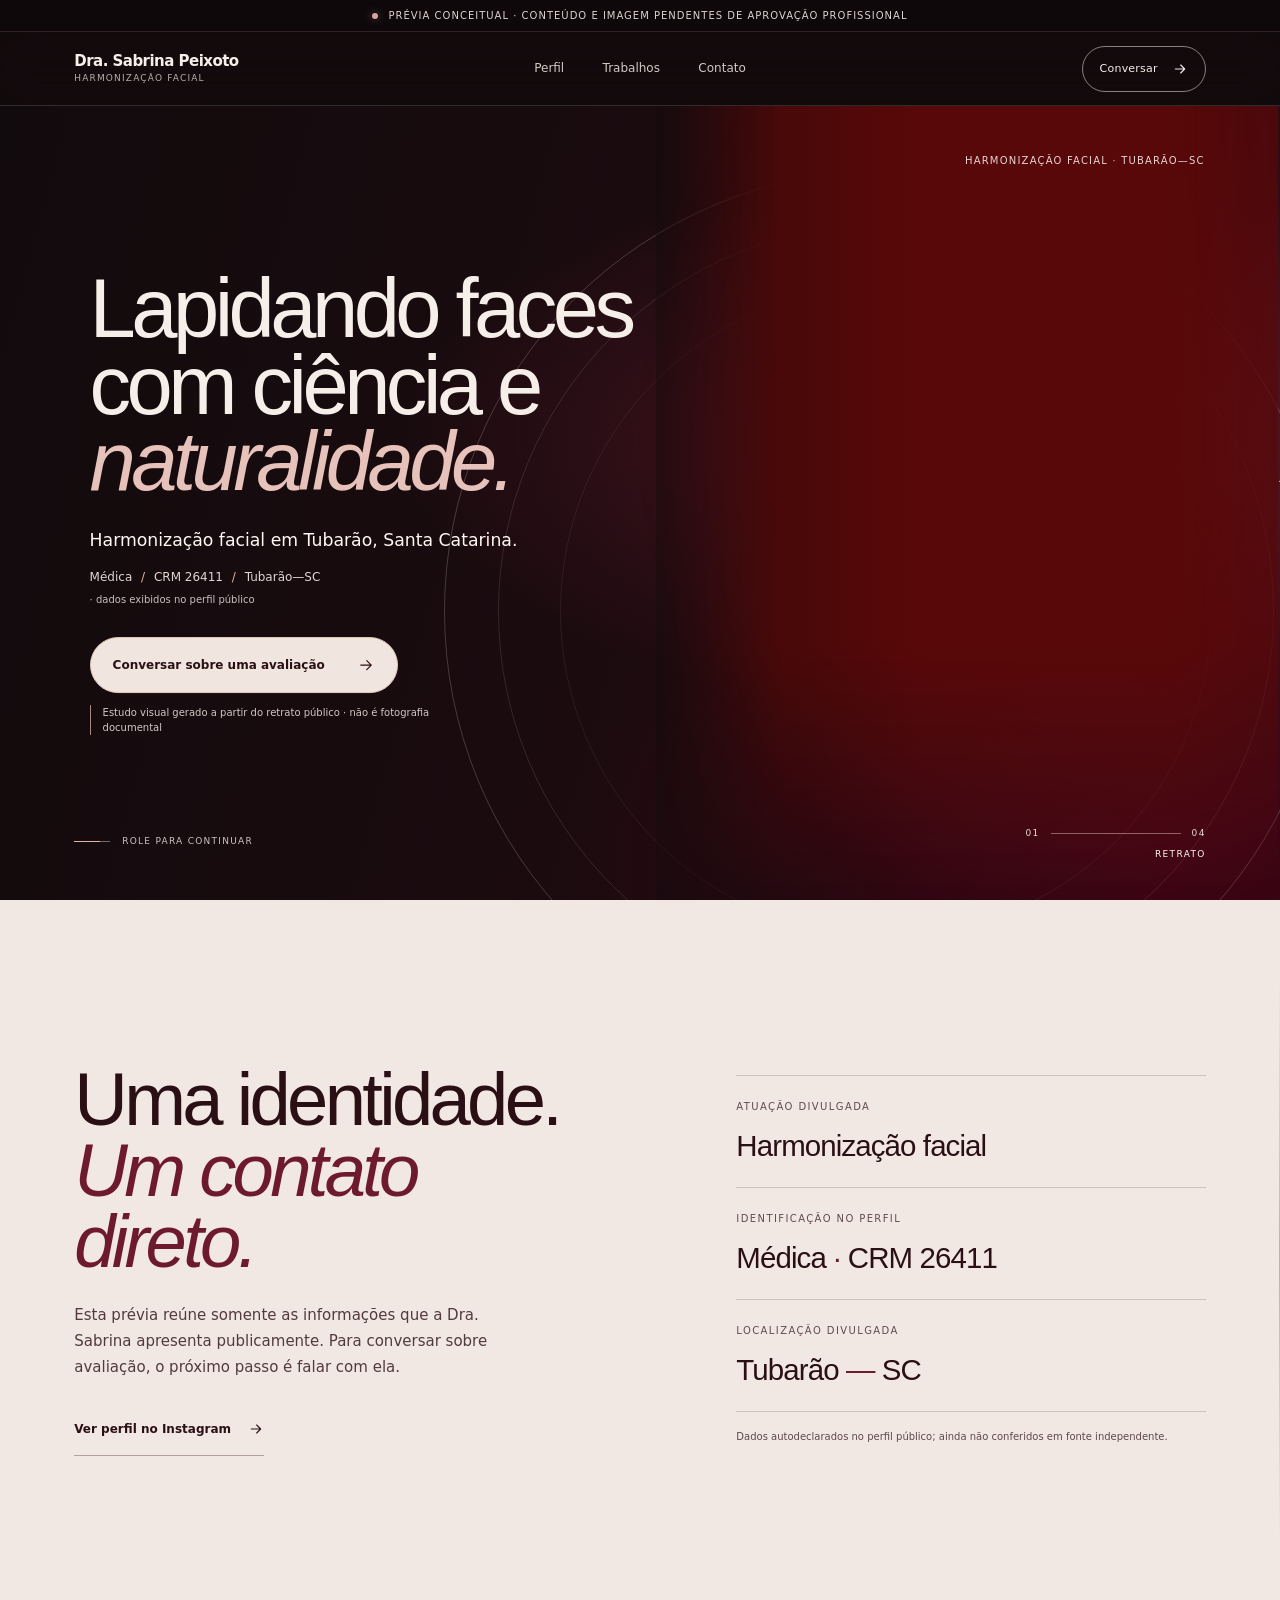
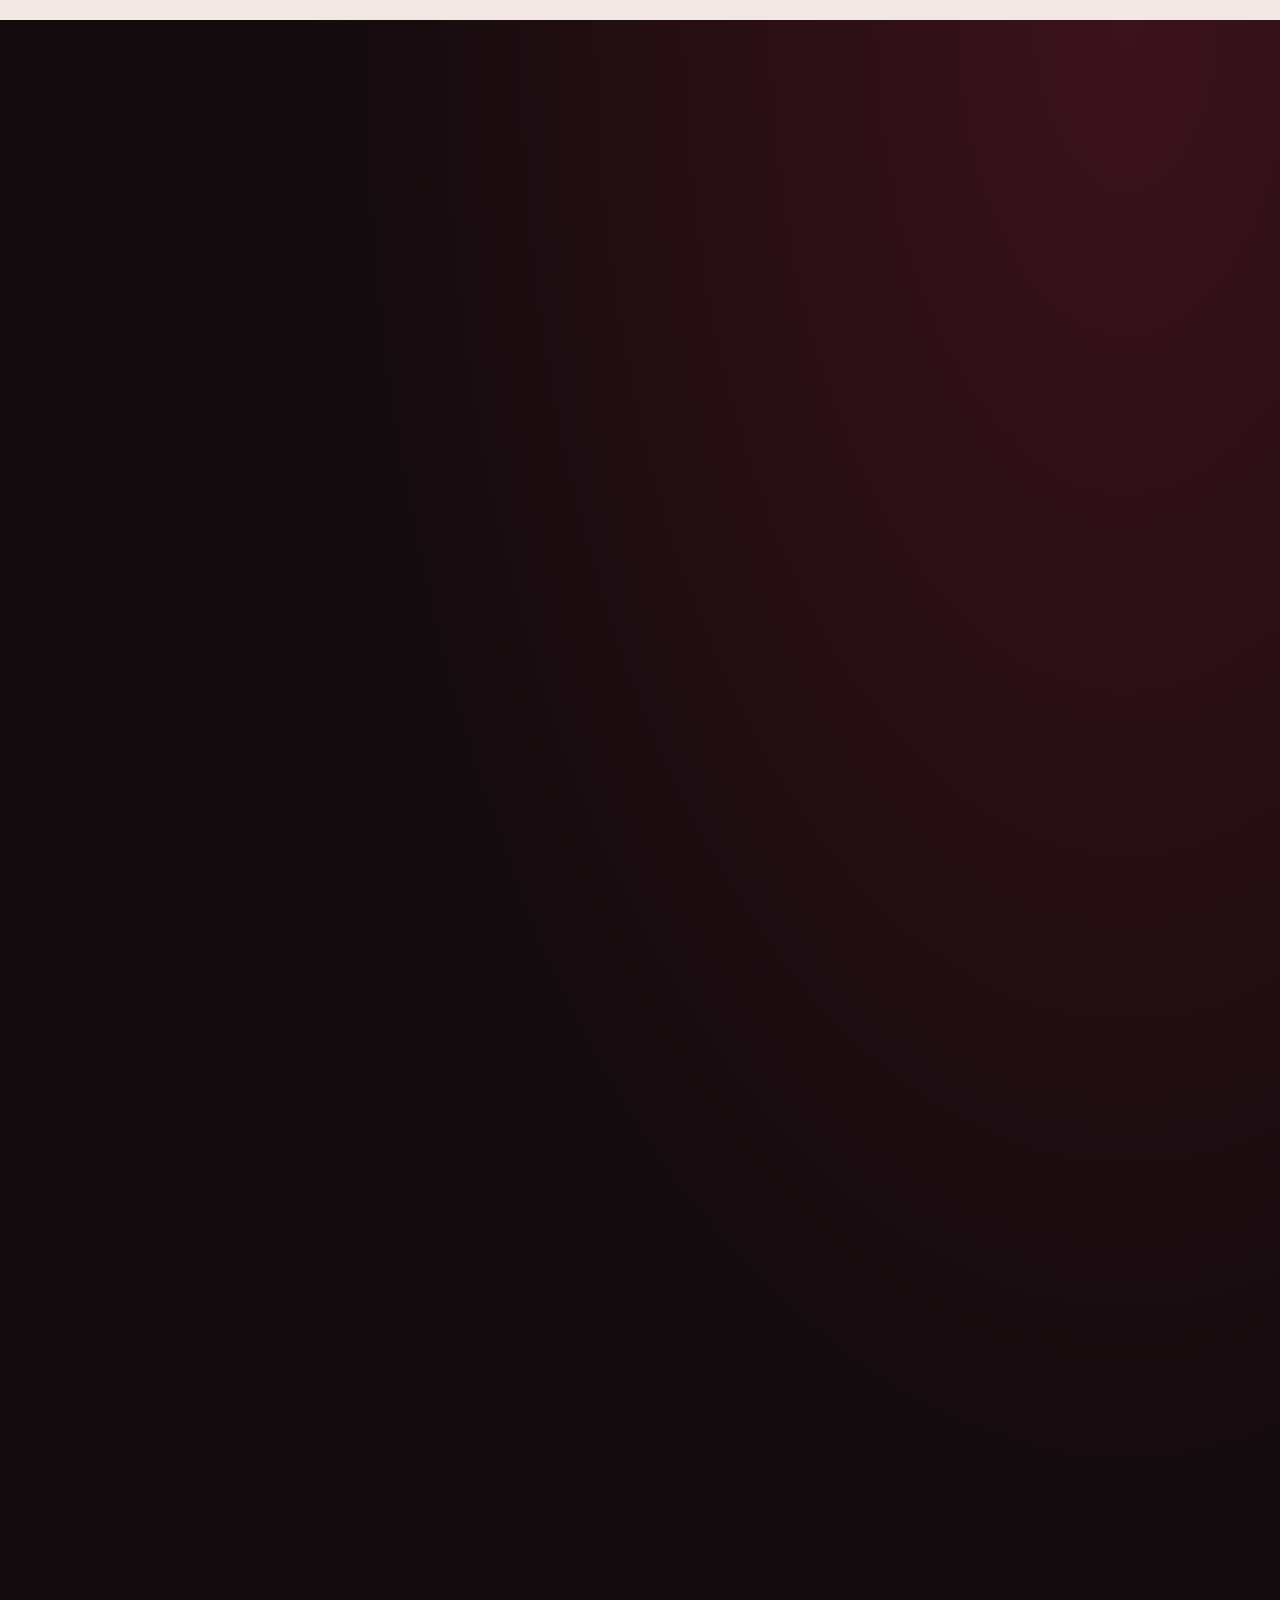
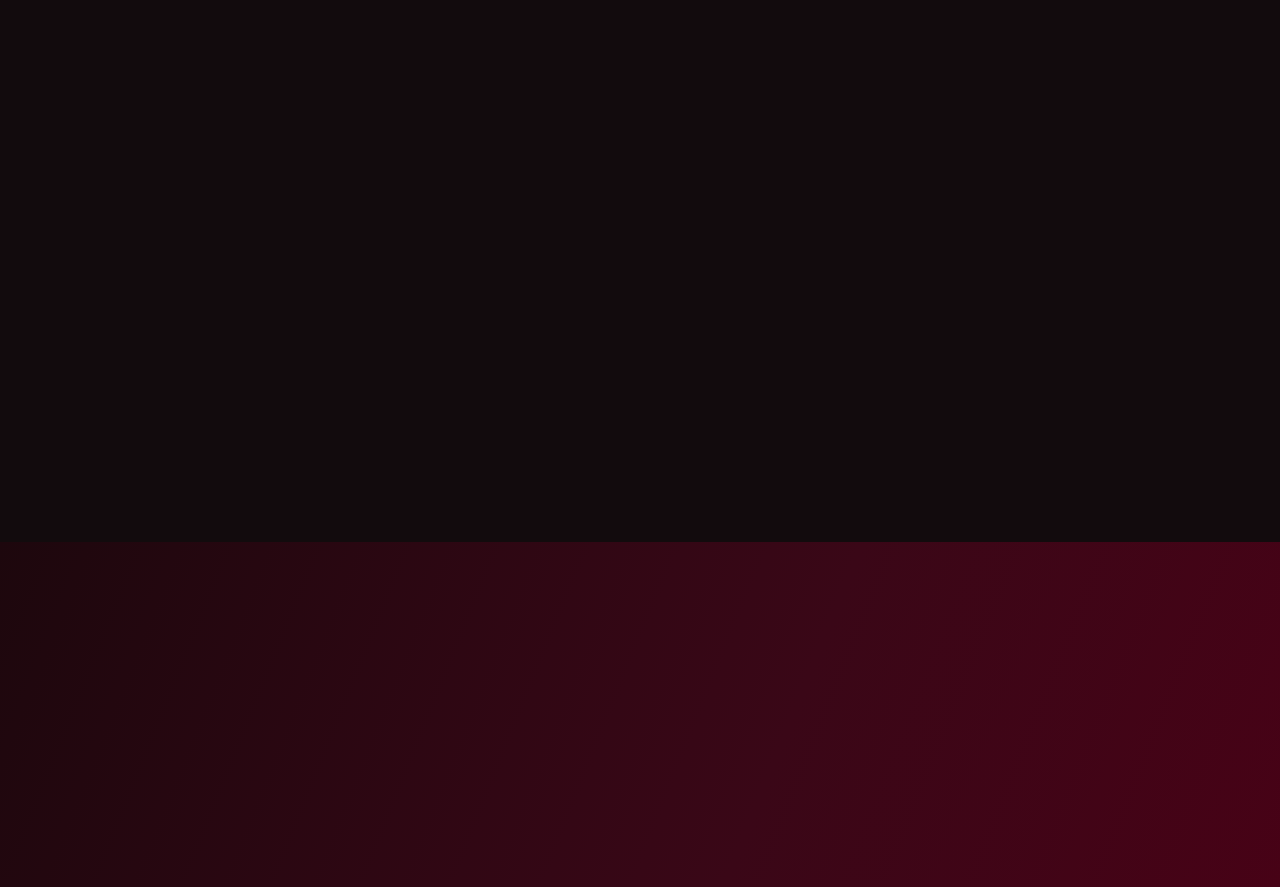
==== commit a889af20: "Atualiza prévia: fotos reais da entrada e fachada, identidade e trabalhos Co-Authored-By: Claude Hai" ====
--- a/index.html
+++ b/index.html
@@ -18,11 +18,11 @@
     <link rel="preload" href="/dra-sabrina-peixoto-previa/assets/schibsted-grotesk-latin-wght-italic-DtRJvQ1U.woff2" as="font" type="font/woff2" crossorigin />
     <link rel="preload" href="/dra-sabrina-peixoto-previa/assets/schibsted-grotesk-latin-wght-normal-Bb8VGrTG.woff2" as="font" type="font/woff2" crossorigin />
     <link rel="icon" type="image/svg+xml" href="/dra-sabrina-peixoto-previa/favicon.svg" />
-    <script type="module" crossorigin src="/dra-sabrina-peixoto-previa/assets/index-p96huSkj.js"></script>
-    <style>*,*:before,*:after{box-sizing:border-box}html{-webkit-text-size-adjust:100%;text-size-adjust:100%}@media (prefers-reduced-motion: no-preference){html{scroll-behavior:smooth}}body{margin:0}img{display:block;max-width:100%;height:auto}h1,h2,h3,h4,p,ol,ul,dl,dd,figure,blockquote{margin:0}ol,ul{padding:0;list-style:none}button,input,select{font:inherit;color:inherit}.site{--ink: var(--brand-ink);--paper: var(--brand-paper);--mist: var(--brand-mist);--accent: var(--brand-accent);--on-accent: var(--brand-on-accent);--t-micro: .18s;--t-panel: .32s;--t-reveal: .56s;--t-hero: .9s;--stagger: 60ms;--shift: 16px;--ease-out: cubic-bezier(.22, .61, .24, 1);--ease-draw: cubic-bezier(.65, 0, .35, 1);--ink-soft: color-mix(in srgb, var(--ink) 74%, var(--paper));--line: color-mix(in srgb, var(--ink) 16%, transparent);--line-strong: color-mix(in srgb, var(--ink) 42%, transparent);--gutter: clamp(16px, 4vw, 56px);--max: 1320px;--header-h: 72px;--radius: 2px;--section-y: clamp(72px, 9vw, 128px);min-height:100vh;overflow-x:clip;background:var(--paper);color:var(--ink);font-family:var(--font-body);font-size:1.0625rem;line-height:1.6;-webkit-font-smoothing:antialiased}.site h1,.site h2,.site h3{font-family:var(--font-display);line-height:1.08;text-wrap:balance}.site a{color:inherit;text-underline-offset:.22em;text-decoration-thickness:1px;text-decoration-color:color-mix(in srgb,currentColor 45%,transparent);transition:text-decoration-color var(--t-micro) var(--ease-out),color var(--t-micro) var(--ease-out)}.site a:hover{text-decoration-color:currentColor}.site :focus-visible{outline:2px solid var(--accent);outline-offset:3px;border-radius:1px}main{display:block}main:focus{outline:none}main>section,main>article{scroll-margin-top:calc(var(--header-h) + 8px)}.sr-only{position:absolute;width:1px;height:1px;margin:-1px;padding:0;overflow:hidden;clip:rect(0 0 0 0);white-space:nowrap;border:0}.skip-link{position:absolute;left:12px;top:-60px;z-index:100;padding:10px 16px;background:var(--ink);color:var(--paper)!important}.skip-link:focus{top:12px}.img{object-position:var(--focal, 50% 50%)}.img[data-framed]{width:100%;aspect-ratio:var(--ratio);object-fit:cover}@media (max-width: 719px){.img{object-position:var(--focal-m, var(--focal, 50% 50%))}.img[data-framed]{aspect-ratio:var(--ratio-m, var(--ratio))}}.img-fallback{display:grid;place-items:center;width:100%;min-height:120px;aspect-ratio:var(--ratio, 4 / 5);background:linear-gradient(135deg,transparent 49.6%,var(--line) 50%,transparent 50.4%),var(--mist)}.img-fallback__label{padding:4px 10px;background:var(--paper);font-size:.72rem;letter-spacing:.08em;text-transform:uppercase;color:var(--ink-soft)}html.motion-ready [data-reveal]{transition:opacity var(--t-reveal) var(--ease-out),transform var(--t-reveal) var(--ease-out),clip-path var(--t-reveal) var(--ease-draw);transition-delay:calc(var(--i, 0) * var(--stagger))}html.motion-ready [data-reveal]:not(.is-in){opacity:0}html.motion-ready [data-reveal=rise]:not(.is-in),html.motion-ready [data-reveal=line]:not(.is-in){transform:translate3d(0,var(--shift),0)}html.motion-ready [data-reveal].no-anim{transition:none}.eyebrow{display:flex;align-items:baseline;gap:12px;margin-bottom:18px;font-family:var(--font-body);font-size:.76rem;font-weight:600;letter-spacing:.14em;text-transform:uppercase;color:var(--ink-soft)}.eyebrow__index{font-variant-numeric:tabular-nums;color:var(--accent)}.pending{display:inline-flex;align-items:center;gap:6px;padding:1px 8px;border:1px dashed var(--line-strong);border-radius:999px;font-family:var(--font-body);font-size:.68rem;font-weight:600;font-style:normal;letter-spacing:.05em;line-height:1.6;text-transform:uppercase;vertical-align:middle;color:var(--ink);background:color-mix(in srgb,var(--accent) 8%,var(--paper));white-space:nowrap}.pending:before{content:"";width:5px;height:5px;border-radius:50%;background:var(--accent)}.caption{font-size:.78rem;color:var(--ink-soft);letter-spacing:.02em}.icon{flex:none}.icon--arrow{transition:transform var(--t-micro) var(--ease-out)}.btn{position:relative;display:inline-flex;align-items:center;justify-content:center;gap:10px;min-height:52px;padding:0 24px;border:1.5px solid transparent;border-radius:var(--radius);font-size:.97rem;font-weight:600;line-height:1.2;text-decoration:none!important;cursor:pointer;transition:background-color var(--t-micro) var(--ease-out),color var(--t-micro) var(--ease-out),border-color var(--t-micro) var(--ease-out),box-shadow var(--t-micro) var(--ease-out),transform var(--t-micro) var(--ease-out)}.btn:hover .icon--arrow,.btn:focus-visible .icon--arrow{transform:translate(4px)}.btn:active{transform:translateY(1px) scale(.985)}.btn--primary{background:var(--accent);color:var(--on-accent)!important}.btn--primary:hover{background:color-mix(in srgb,var(--accent) 84%,var(--ink))}.btn--whatsapp,.btn--ghost{border-color:var(--line-strong);background:transparent;color:var(--ink)}.btn--whatsapp:hover,.btn--ghost:hover{border-color:var(--ink);background:color-mix(in srgb,var(--ink) 5%,transparent)}.btn--small{min-height:42px;padding:0 16px;font-size:.9rem}.btn--block{width:100%}.btn[disabled]{opacity:.7;cursor:progress}.link-button{padding:4px 0;border:0;background:none;font-size:.92rem;font-weight:600;text-decoration:underline;text-decoration-thickness:1px;text-underline-offset:.25em;cursor:pointer}.monogram{display:grid;place-items:center;background:var(--mist);font-family:var(--font-display);color:var(--ink)}.portrait-placeholder{position:relative;display:grid;place-items:center;width:100%;aspect-ratio:4 / 5;background:var(--mist);overflow:hidden}.portrait-placeholder__marks{position:absolute;top:14px;right:14px;bottom:14px;left:14px;width:calc(100% - 28px);height:calc(100% - 28px);fill:none;stroke:var(--line-strong);stroke-width:1}.portrait-placeholder__marks path{vector-effect:non-scaling-stroke}.portrait-placeholder__axis{stroke:var(--line);stroke-dasharray:2 5}.portrait-placeholder__initials{position:relative;font-family:var(--font-display);font-size:clamp(3rem,7vw,5.5rem);line-height:1}.signature{pointer-events:none}.signature--ruler line{stroke:currentColor;stroke-width:1;vector-effect:non-scaling-stroke}.signature--contour path{fill:none;stroke:currentColor;stroke-width:1;vector-effect:non-scaling-stroke}.em{position:relative;display:inline-block}.em__stroke{position:absolute;left:0;right:0;bottom:-.02em;height:.16em;display:none;pointer-events:none}.em__line{position:absolute;left:0;right:0;bottom:0;height:max(2px,.045em);background:var(--accent);transform-origin:left}.em__tick{position:absolute;right:0;bottom:0;width:max(2px,.04em);height:.16em;background:var(--accent)}.demo-banner{display:flex;justify-content:center;align-items:center;gap:10px;padding:7px var(--gutter);background:var(--ink);color:var(--paper);font-size:.76rem;letter-spacing:.02em;text-align:center}.demo-banner__dot{flex:none;width:6px;height:6px;border-radius:50%;background:color-mix(in srgb,var(--accent) 55%,var(--paper))}.site-header{position:sticky;top:0;z-index:40;height:var(--header-h);border-bottom:1px solid transparent;background:transparent;transition:background-color var(--t-panel) var(--ease-out),border-color var(--t-panel) var(--ease-out),box-shadow var(--t-panel) var(--ease-out)}.site-header.is-scrolled,.site-header.is-open{border-bottom-color:var(--line);background:color-mix(in srgb,var(--paper) 90%,transparent);backdrop-filter:saturate(1.3) blur(14px);-webkit-backdrop-filter:saturate(1.3) blur(14px)}.site-header__inner{display:flex;align-items:center;gap:24px;max-width:var(--max);height:100%;margin:0 auto;padding:0 var(--gutter)}.brand{display:inline-flex;align-items:center;gap:12px;margin-right:auto;text-decoration:none!important}.brand__mark{display:grid;place-items:center;width:36px;height:36px;background:var(--ink);color:var(--paper);font-family:var(--font-display);font-size:1.1rem;font-weight:700}.brand__name{font-family:var(--font-display);font-size:1.06rem;font-weight:650;letter-spacing:-.01em;white-space:nowrap}.nav ul{display:flex;gap:28px}.nav a{position:relative;display:inline-block;padding:8px 0;font-size:.93rem;font-weight:500;text-decoration:none!important}.nav a:after{content:"";position:absolute;left:0;right:0;bottom:2px;height:1px;background:currentColor;transform:scaleX(0);transform-origin:left;transition:transform var(--t-panel) var(--ease-out)}.nav a:hover:after,.nav a:focus-visible:after,.nav a[aria-current]:after{transform:scaleX(1)}.nav-toggle{display:none;width:44px;height:44px;margin-right:-8px;border:0;background:none;cursor:pointer}.nav-toggle__bars,.nav-toggle__bars:before,.nav-toggle__bars:after{display:block;width:22px;height:1.5px;margin:auto;background:var(--ink);transition:transform var(--t-micro) var(--ease-out),background-color var(--t-micro) var(--ease-out)}.nav-toggle__bars{position:relative}.nav-toggle__bars:before,.nav-toggle__bars:after{content:"";position:absolute;left:0}.nav-toggle__bars:before{top:-7px}.nav-toggle__bars:after{top:7px}.nav-toggle[aria-expanded=true] .nav-toggle__bars{background:transparent}.nav-toggle[aria-expanded=true] .nav-toggle__bars:before{transform:translateY(7px) rotate(45deg)}.nav-toggle[aria-expanded=true] .nav-toggle__bars:after{transform:translateY(-7px) rotate(-45deg)}@media (max-width: 959px){.nav-toggle{display:block}.nav{position:absolute;top:100%;left:0;right:0;padding:4px var(--gutter) 24px;border-bottom:1px solid var(--line);background:var(--paper);visibility:hidden;opacity:0;transform:translateY(-8px);transition:opacity var(--t-micro) var(--ease-out),transform var(--t-micro) var(--ease-out),visibility 0s linear var(--t-micro)}.nav.is-open{visibility:visible;opacity:1;transform:none;transition-delay:0s}.nav ul{flex-direction:column;gap:0}.nav a{display:block;padding:14px 0;border-bottom:1px solid var(--line);font-family:var(--font-display);font-size:1.35rem}.nav a:after{display:none}.nav a[aria-current]{color:var(--accent)}}@media (max-width: 599px){.site-header__cta{display:none}}main>section,.legal-page{max-width:var(--max);margin:0 auto;padding:var(--section-y) var(--gutter)}@supports (content-visibility: auto){main>section:not(:first-child):not(:nth-child(2)):not(.contact):not(.explorer):not(.story){content-visibility:auto;contain-intrinsic-size:auto 900px}html.cv-measure main>section{content-visibility:visible!important}}main>section:not(.hero):not(.process)+section:not(.process){padding-top:calc(var(--section-y) * .5)}.section-head{display:grid;gap:4px;max-width:720px;margin-bottom:clamp(32px,4.5vw,56px)}.section-head h2{font-size:clamp(2rem,4vw,3.4rem);letter-spacing:-.025em}.section-head__intro{margin-top:14px;max-width:56ch;color:var(--ink-soft);font-size:1.06rem}.hero{position:relative}.hero__title{letter-spacing:-.035em}.hero__lead{max-width:44ch;margin-top:24px;font-size:clamp(1.05rem,1.25vw,1.18rem)}.hero__actions{display:flex;flex-wrap:wrap;gap:12px;margin-top:32px}.hero__specifics{display:grid;grid-template-columns:repeat(3,minmax(0,1fr));gap:20px;margin-top:44px}.hero__specifics li{position:relative;display:grid;gap:4px;padding-top:14px;font-size:.86rem;line-height:1.4}.hero__specifics li:before{content:"";position:absolute;top:0;left:0;right:0;height:1px;background:currentColor;opacity:.35;transform-origin:left}.hero__spec-num{font-size:.72rem;font-weight:600;font-variant-numeric:tabular-nums;letter-spacing:.08em}.hero__where{display:flex;flex-wrap:wrap;align-items:center;gap:8px;margin-top:28px;font-size:.82rem}.hero__media{position:relative}.hero__frame{position:relative;overflow:hidden;height:100%}.hero__frame .img{width:100%;height:100%;object-fit:cover}.hero__caption{position:absolute;z-index:2;padding:3px 9px;background:color-mix(in srgb,var(--paper) 88%,transparent);color:var(--ink)}.pros__list{display:grid;grid-template-columns:repeat(auto-fit,minmax(min(100%,420px),1fr));gap:clamp(32px,4vw,64px)}.pro__photo{position:relative}.pro__photo-note{margin-top:10px}.pro__name{font-size:clamp(1.45rem,2vw,1.8rem);letter-spacing:-.015em}.pro__flag{margin-top:8px}.pro__role{margin-top:10px;font-weight:600;font-size:.95rem}.pro__reg{margin-top:6px;font-size:.85rem;font-variant-numeric:tabular-nums;color:var(--ink-soft)}.pro__bio{margin-top:16px;max-width:46ch;color:var(--ink-soft);font-size:.98rem}.pro__quals{margin-top:18px;border-top:1px solid var(--line)}.pro__quals li{display:flex;flex-wrap:wrap;align-items:center;gap:8px;padding:10px 0;border-bottom:1px solid var(--line);font-size:.9rem}.explorer__mode{justify-self:start;margin-top:18px}.explorer__tabs{position:relative}.explorer__tab{position:relative;display:grid;gap:2px;width:100%;border:0;background:none;text-align:left;cursor:pointer;transition:color var(--t-micro) var(--ease-out)}.explorer__num{font-variant-numeric:tabular-nums}.explorer__kicker{font-size:.8rem;color:var(--ink-soft)}.explorer__indicator{position:absolute;pointer-events:none;background:var(--accent);transition:transform var(--t-panel) var(--ease-out),width var(--t-panel) var(--ease-out),height var(--t-panel) var(--ease-out)}.explorer__stage{position:relative;display:grid;grid-template-columns:minmax(0,5fr) minmax(0,7fr);gap:clamp(28px,4.5vw,72px);align-items:start}.explorer__visual{position:relative;display:grid}.visual{grid-area:1 / 1;margin:0;overflow:hidden;opacity:0;visibility:hidden;transition:opacity var(--t-panel) var(--ease-out),visibility 0s linear var(--t-panel)}.visual[data-state=active]{z-index:2;opacity:1;visibility:visible;transition-delay:0s}.visual[data-state=leaving]{z-index:1;opacity:1;visibility:visible}.visual .img{width:100%;aspect-ratio:var(--ratio, 4 / 5);object-fit:cover}@media (max-width: 719px){.visual .img{aspect-ratio:var(--ratio-m, 16 / 10)}}.explorer__panels{position:relative}.explorer__stage.is-animating .explorer__panels{overflow:clip}.area[data-state=leaving]{position:absolute;inset:0 0 auto 0;pointer-events:none}.area:focus-visible{outline-offset:8px}.area__kicker{font-size:.78rem;font-weight:600;letter-spacing:.12em;text-transform:uppercase;color:var(--accent)}.area__title{margin-top:10px;font-size:clamp(1.9rem,3.2vw,2.7rem);letter-spacing:-.025em}.area__intro{max-width:52ch;margin-top:14px;font-size:1.06rem;color:var(--ink-soft)}.area__pro{display:flex;align-items:center;gap:14px;margin-top:26px;padding:14px 0;border-block:1px solid var(--line)}.area__pro .img,.area__pro .monogram{flex:none;width:52px;height:52px;border-radius:50%;object-fit:cover;object-position:50% 20%;font-size:1rem}.area__pro p{display:grid;line-height:1.35;font-size:.92rem}.area__pro-label{font-size:.7rem;font-weight:600;letter-spacing:.1em;text-transform:uppercase;color:var(--ink-soft)}.area__pro strong{font-size:1rem}.area__cols{display:grid;grid-template-columns:repeat(2,minmax(0,1fr));gap:28px;margin-top:26px}.area__cols h4,.proc-eval h2{margin-bottom:10px;font-family:var(--font-body);font-size:.74rem;font-weight:600;letter-spacing:.12em;text-transform:uppercase;color:var(--ink-soft)}.area__steps{counter-reset:step}.area__steps li{position:relative;padding:8px 0 8px 32px;border-bottom:1px solid var(--line);font-size:.94rem;line-height:1.45;counter-increment:step}.area__steps li:before{content:counter(step,decimal-leading-zero);position:absolute;left:0;top:9px;font-size:.76rem;font-weight:600;font-variant-numeric:tabular-nums;color:var(--accent)}.area__services li{display:grid;padding:8px 0;border-bottom:1px solid var(--line);font-size:.94rem;line-height:1.4}.area__services span{color:var(--ink-soft);font-size:.87rem}.area__actions{display:flex;flex-wrap:wrap;gap:12px;margin-top:30px}@media (prefers-reduced-motion: no-preference){.area[data-state=leaving]{animation:panel-out calc(var(--t-panel) * .6) var(--ease-out) forwards}.area[data-state=entering] .area__body>*{animation:panel-in var(--t-panel) var(--ease-out) both;animation-delay:calc(90ms + var(--i, 0) * var(--stagger))}}@keyframes panel-out{to{opacity:0;transform:translate3d(0,-6px,0)}}@keyframes panel-in{0%{opacity:0;transform:translate3d(0,12px,0)}}.explorer__list .area{display:grid;grid-template-columns:minmax(0,5fr) minmax(0,7fr);gap:clamp(28px,4.5vw,72px);padding-top:clamp(32px,4vw,56px);margin-top:clamp(32px,4vw,56px);border-top:1px solid var(--line-strong)}.explorer__list .area:first-child{margin-top:0}.explorer__list .area__media .img{width:100%;aspect-ratio:var(--ratio, 4 / 5);object-fit:cover}.arch{position:absolute;z-index:3;display:grid;grid-template-rows:1fr auto;background:#0d1012;color:#f2f4f7}.arch__canvas{width:100%;height:100%;min-height:0}.arch__label{display:flex;justify-content:space-between;gap:10px;padding:8px 12px 10px;border-top:1px solid color-mix(in srgb,var(--paper) 16%,transparent);font-size:.68rem;letter-spacing:.06em;text-transform:uppercase}.arch__mode{font-weight:600}.arch__note{color:#b9c0c9;text-align:right}.diffs__list{display:grid;grid-template-columns:repeat(4,minmax(0,1fr));gap:clamp(20px,3vw,40px)}.diff{position:relative}.diff h3{margin-top:14px;font-size:1.26rem;letter-spacing:-.01em}.diff p{margin-top:10px;color:var(--ink-soft);font-size:.97rem}.gallery__frame{position:relative;overflow:hidden;height:100%}.gallery__frame .img{width:100%;height:100%;object-fit:cover}.has-parallax [data-parallax] .img{transform:scale(1.08);will-change:transform}.gallery__caption{display:flex;align-items:baseline;gap:10px;margin-top:12px;font-size:.84rem}.gallery__num{font-size:.72rem;font-weight:600;font-variant-numeric:tabular-nums;color:var(--accent)}.gallery__ill{color:var(--ink-soft)}.step h3{font-size:1.22rem}.step p{margin-top:8px;font-size:.97rem}.process__note{max-width:46ch;padding:16px 18px;border-left:3px solid var(--accent);font-weight:600}.testimonials ul{display:grid;grid-template-columns:repeat(auto-fit,minmax(min(100%,320px),1fr));gap:32px}.testimonials blockquote{font-family:var(--font-display);font-size:1.3rem}.faq{display:grid;grid-template-columns:minmax(0,4fr) minmax(0,7fr);gap:clamp(24px,5vw,80px);align-items:start}.faq .section-head{position:sticky;top:calc(var(--header-h) + 24px)}.faq__list{border-top:1px solid var(--line-strong)}.faq__item{border-bottom:1px solid var(--line-strong)}.faq__item summary{display:flex;justify-content:space-between;align-items:center;gap:24px;min-height:64px;padding:18px 0;font-family:var(--font-display);font-size:clamp(1.06rem,1.45vw,1.22rem);line-height:1.3;cursor:pointer;list-style:none;transition:color var(--t-micro) var(--ease-out)}.faq__item summary::-webkit-details-marker{display:none}.faq__item summary:hover{color:var(--accent)}.faq__icon{position:relative;flex:none;width:18px;height:18px}.faq__icon:before,.faq__icon:after{content:"";position:absolute;top:50%;left:0;width:18px;height:1.5px;background:currentColor;transition:transform var(--t-panel) var(--ease-out),opacity var(--t-panel) var(--ease-out)}.faq__icon:after{transform:rotate(90deg)}.faq__item[data-open] .faq__icon:after{transform:rotate(0);opacity:0}.faq__answer{overflow:hidden}.faq__answer p{max-width:60ch;padding:0 40px 22px 0;color:var(--ink-soft)}.contact{display:grid;grid-template-columns:minmax(0,5fr) minmax(0,6fr);gap:clamp(32px,6vw,96px);align-items:start}.contact h2{font-size:clamp(2.2rem,4.4vw,3.7rem);letter-spacing:-.03em}.contact__lead{max-width:44ch;margin-top:18px;color:var(--ink-soft);font-size:1.06rem}.contact__facts{display:grid;margin:32px 0 28px;border-top:1px solid var(--line)}.contact__facts>div{display:grid;grid-template-columns:110px 1fr;gap:16px;padding:14px 0;border-bottom:1px solid var(--line)}.contact__facts dt{padding-top:3px;font-size:.74rem;font-weight:600;letter-spacing:.1em;text-transform:uppercase;color:var(--ink-soft)}.contact__facts dd{display:grid;justify-items:start;gap:4px;font-size:.97rem}.contact__form-wrap{padding:clamp(24px,3.4vw,48px);background:var(--mist)}.form{display:grid;gap:22px}.form__title{font-size:1.4rem}.field{display:grid;gap:8px;min-width:0;margin:0;padding:0;border:0}.field label,.field legend{padding:0;font-size:.86rem;font-weight:600}.field__opt{font-weight:400;color:var(--ink-soft)}.field input,.field select{width:100%;min-height:52px;padding:0 14px;border:1.5px solid var(--line-strong);border-radius:var(--radius);background:var(--paper);font-size:1rem;transition:border-color var(--t-micro) var(--ease-out),box-shadow var(--t-micro) var(--ease-out)}.field select{-webkit-appearance:none;-moz-appearance:none;appearance:none;padding-right:40px;background-image:linear-gradient(45deg,transparent 50%,currentColor 50%),linear-gradient(135deg,currentColor 50%,transparent 50%);background-position:calc(100% - 20px) 50%,calc(100% - 15px) 50%;background-size:5px 5px;background-repeat:no-repeat}.field input:hover,.field select:hover{border-color:var(--ink)}.field input:focus-visible,.field select:focus-visible{border-color:var(--ink);outline:2px solid var(--accent);outline-offset:1px}.field [aria-invalid=true]{border-color:#a3261b}.field__error,.form__error{font-size:.88rem;font-weight:600;color:#8f1f16}.form__error{padding:12px 14px;border-left:3px solid #8f1f16;background:var(--paper)}.field--channels{display:flex;flex-wrap:wrap;gap:8px}.field--channels legend{width:100%;margin-bottom:8px}.chip{position:relative}.chip input{position:absolute;top:0;right:0;bottom:0;left:0;margin:0;opacity:0;cursor:pointer}.chip span{display:inline-flex;align-items:center;min-height:44px;padding:0 16px;border:1.5px solid var(--line-strong);border-radius:999px;background:var(--paper);font-size:.92rem;font-weight:500}.chip input:checked+span{border-color:var(--ink);background:var(--ink);color:var(--paper)}.chip input:focus-visible+span{outline:2px solid var(--accent);outline-offset:2px}.form__privacy{font-size:.84rem;color:var(--ink-soft)}.form-result{display:grid;gap:14px}.form-result:focus{outline:none}.form-result h3{font-size:1.6rem}.form-result blockquote,.demo-dialog blockquote{padding:16px 18px;border-left:3px solid var(--accent);background:var(--paper);font-size:.95rem}.demo-dialog__tag{justify-self:start;padding:2px 10px;border:1px dashed var(--line-strong);border-radius:999px;font-size:.72rem;font-weight:700;letter-spacing:.08em;text-transform:uppercase}.demo-dialog{width:min(92vw,480px);padding:28px;border:0;border-radius:var(--radius);background:var(--mist);color:var(--ink)}.demo-dialog[open]{display:grid;gap:14px}.demo-dialog::backdrop{background:color-mix(in srgb,var(--ink) 55%,transparent)}.demo-dialog h2{font-size:1.5rem}.site-footer{background:var(--ink);color:var(--paper)}.site-footer__inner{display:grid;grid-template-columns:minmax(0,3fr) minmax(0,4fr) minmax(0,4fr);gap:40px;max-width:var(--max);margin:0 auto;padding:clamp(56px,7vw,96px) var(--gutter) calc(48px + env(safe-area-inset-bottom));font-size:.9rem}.site-footer__name{margin-bottom:8px;font-family:var(--font-display);font-size:1.4rem}.site-footer dl{display:grid;gap:14px}.site-footer dt{font-size:.72rem;letter-spacing:.1em;text-transform:uppercase;opacity:.78}.site-footer__notes{display:grid;gap:10px;align-content:start}.site-footer .pending{color:var(--ink)}.site-footer :focus-visible{outline-color:var(--paper)}.site-footer__made{opacity:.78}.sticky-cta{display:none}@media (max-width: 959px){.sticky-cta{position:fixed;left:12px;right:12px;bottom:calc(12px + env(safe-area-inset-bottom));z-index:50;display:flex;gap:8px;padding:6px;border-radius:calc(var(--radius) + 6px);background:color-mix(in srgb,var(--paper) 94%,transparent);box-shadow:0 10px 30px -12px color-mix(in srgb,var(--ink) 55%,transparent);backdrop-filter:blur(10px);-webkit-backdrop-filter:blur(10px);transform:translateY(calc(100% + 24px));visibility:hidden;transition:transform var(--t-panel) var(--ease-out),visibility 0s linear var(--t-panel)}.sticky-cta.is-visible{transform:none;visibility:visible;transition:transform var(--t-panel) var(--ease-out),visibility 0s}.sticky-cta .btn--primary{flex:1}.sticky-cta .btn--whatsapp{width:52px;padding:0}}.consent{position:fixed;left:12px;bottom:calc(12px + env(safe-area-inset-bottom));z-index:60;display:grid;gap:14px;max-width:420px;padding:18px;background:var(--paper);border:1px solid var(--line-strong);font-size:.88rem}.consent__actions{display:flex;gap:8px}.crumbs{display:flex;gap:10px;margin-bottom:clamp(28px,4vw,48px);font-size:.86rem;color:var(--ink-soft)}.proc-hero{padding-top:clamp(32px,5vw,64px)!important}.proc-hero__grid{display:grid;grid-template-columns:minmax(0,7fr) minmax(0,5fr);gap:clamp(28px,5vw,80px);align-items:center}.proc-hero h1{font-size:clamp(2.6rem,6vw,5.2rem);letter-spacing:-.035em}.proc-hero .hero__lead{color:var(--ink-soft)}.proc-hero__media{position:relative}.proc-hero__media .img{width:100%;aspect-ratio:1;object-fit:cover}.proc-hero__media .caption{position:absolute;right:10px;bottom:10px;padding:3px 9px;background:color-mix(in srgb,var(--paper) 88%,transparent);color:var(--ink)}.proc-body{display:grid;grid-template-columns:minmax(0,7fr) minmax(0,4fr);gap:clamp(32px,6vw,96px);padding-top:0!important}.proc-section{display:grid;grid-template-columns:56px 1fr;column-gap:16px;padding:28px 0;border-top:1px solid var(--line-strong)}.proc-section__num{grid-row:span 2;padding-top:6px;font-size:.85rem;font-weight:600;font-variant-numeric:tabular-nums;color:var(--accent)}.proc-section h2{font-size:clamp(1.5rem,2.4vw,2rem)}.proc-section p{max-width:60ch;margin-top:10px;color:var(--ink-soft);font-size:1.05rem}.proc-body__aside{position:sticky;top:calc(var(--header-h) + 24px);display:grid;gap:32px;align-content:start}.proc-pro{display:grid;gap:4px;padding:20px;background:var(--mist);font-size:.92rem}.proc-pro .img,.proc-pro .monogram{width:72px;height:72px;margin-bottom:10px;border-radius:50%;object-fit:cover;object-position:50% 20%;font-size:1.4rem}.proc-pro__name{font-family:var(--font-display);font-size:1.2rem}.legal-page{max-width:760px!important}.legal-page h1{margin-bottom:24px;font-size:clamp(2.2rem,5vw,3.4rem)}.legal-page h2{margin:36px 0 10px;font-size:1.3rem}.legal-page p{color:var(--ink-soft)}@media (max-width: 1099px){.diffs__list{grid-template-columns:repeat(2,minmax(0,1fr))}}@media (max-width: 959px){.explorer__stage,.explorer__list .area,.faq,.contact,.proc-hero__grid,.proc-body{grid-template-columns:1fr}.faq .section-head,.proc-body__aside{position:static}.explorer__tabs{position:sticky;top:var(--header-h);z-index:6;display:flex;gap:6px;margin:0 calc(-1 * var(--gutter)) 18px;padding:10px var(--gutter) 12px;overflow-x:auto;scroll-snap-type:x proximity;scrollbar-width:none;background:color-mix(in srgb,var(--paper) 94%,transparent);backdrop-filter:blur(10px);-webkit-backdrop-filter:blur(10px)}.explorer__tabs::-webkit-scrollbar{display:none}.explorer__tab{flex:none;width:auto;min-width:46%;scroll-snap-align:start}.explorer__kicker{display:none}.explorer__indicator{left:0;bottom:8px;top:auto;height:2px!important;width:var(--ind-w, 0);transform:translate(var(--ind-x, 0))}.explorer__stage{gap:22px}.site-footer__inner{grid-template-columns:1fr}}@media (max-width: 639px){.site{font-size:1rem}.hero__actions,.area__actions{flex-direction:column}.hero__actions .btn,.area__actions .btn{width:100%}.area__cols,.diffs__list{grid-template-columns:1fr}.contact__facts>div{grid-template-columns:1fr;gap:4px}.faq__answer p{padding-right:0}.proc-section{grid-template-columns:1fr}.proc-section__num{grid-row:auto}}@media (prefers-reduced-motion: reduce){.site *,.site *:before,.site *:after{animation:none!important;transition-duration:.01ms!important;transition-delay:0s!important}html.motion-ready [data-reveal]{opacity:1!important;transform:none!important;clip-path:none!important}}html.motion-ready .section-head[data-reveal=rise]:not(.is-in){transform:none}html.motion-ready .section-head[data-reveal=rise]>*{transition:opacity var(--t-reveal) var(--ease-out),transform var(--t-reveal) var(--ease-out),clip-path calc(var(--t-reveal) * 1.15) var(--ease-draw)}html.motion-ready .section-head[data-reveal=rise]:not(.is-in)>*{opacity:0;transform:translate3d(0,var(--shift),0)}html.motion-ready .section-head[data-reveal=rise]>:nth-child(2){transition-delay:calc(var(--stagger) * 1)}html.motion-ready .section-head[data-reveal=rise]>:nth-child(3){transition-delay:calc(var(--stagger) * 2.2)}html.motion-ready .section-head[data-reveal=rise]>:nth-child(n+4){transition-delay:calc(var(--stagger) * 3.2)}html.motion-ready .section-head[data-reveal=rise]>h2{clip-path:inset(-.1em -.05em -.2em -.05em)}html.motion-ready .section-head[data-reveal=rise]:not(.is-in)>h2{clip-path:inset(0 0 100% 0);transform:translate3d(0,.35em,0)}html.motion-ready .section-head[data-reveal].no-anim>*{transition:none}@supports (animation-timeline: scroll()){@media (prefers-reduced-motion: no-preference){.site-header:after{content:"";position:absolute;left:0;right:0;bottom:-1px;height:2px;background:var(--accent);transform:scaleX(0);transform-origin:left;animation:read-progress linear both;animation-timeline:scroll(root block);pointer-events:none}}}@keyframes read-progress{to{transform:scaleX(1)}}@media (hover: hover) and (prefers-reduced-motion: no-preference){.gallery__frame .img,.pro__photo .img{transition:transform .9s var(--ease-out)}.gallery__item:hover .gallery__frame .img,.pro:hover .pro__photo .img{transform:scale(1.025)}}.has-spot:before{opacity:1}main>section.statement{padding-block:clamp(96px,15vw,220px)}.statement__text{max-width:24ch;font-family:var(--font-display);font-size:clamp(2.2rem,6.2vw,6rem);font-weight:500;line-height:1.04;letter-spacing:-.04em;text-wrap:balance}.statement.is-live .statement__word{opacity:clamp(.45,calc(.45 + (var(--p, 0) * (var(--n) + 5) - var(--i)) * .4),1)}main>section.story{max-width:none;padding:0}.story{--story-h: calc(var(--n) * 78svh + 100svh)}.story.is-pinned{height:var(--story-h)}.story.is-pinned .story__pin{position:sticky;top:0;height:100svh}.story__stage{display:grid;grid-template-columns:minmax(0,5fr) minmax(0,7fr);align-items:center;gap:clamp(24px,4vw,72px);max-width:var(--max);height:100%;margin:0 auto;padding:calc(var(--header-h) + 20px) var(--gutter) clamp(24px,4vh,48px)}.story:not(.is-pinned) .story__stage{height:auto;padding-block:var(--section-y)}.story__copy{grid-column:1;grid-row:1;position:relative;display:grid;gap:clamp(18px,3vh,36px);align-content:center;min-width:0}.story__head h2{font-size:clamp(1.9rem,3.2vw,3rem);letter-spacing:-.035em}.story__chapters{display:grid}.story__chapter{grid-area:1 / 1;align-self:start}.story__kicker{font-size:.78rem;font-weight:600;letter-spacing:.14em;text-transform:uppercase;color:var(--accent)}.story__chapter h3{margin-top:12px;font-size:clamp(2.2rem,4.6vw,4.2rem);line-height:1.02;letter-spacing:-.04em}.story__chapter p:not(.story__kicker){max-width:34ch;margin-top:18px;font-size:clamp(1.05rem,1.4vw,1.3rem);line-height:1.5;color:var(--ink-soft)}.story.is-pinned .story__chapter{opacity:0;transform:translate3d(0,28px,0);pointer-events:none;transition:opacity .52s var(--ease-out),transform .62s var(--ease-out)}.story.is-pinned .story__chapter.is-active{opacity:1;transform:none;pointer-events:auto;transition-delay:.12s}.story:not(.is-pinned) .story__chapter{grid-area:auto;padding:28px 0;border-top:1px solid var(--line)}.story:not(.is-pinned) .story__chapters{gap:0}.story__dots{display:none}.story.is-pinned .story__dots{position:relative;display:flex;gap:18px;padding-top:14px;font-size:.74rem;font-weight:600;font-variant-numeric:tabular-nums;letter-spacing:.08em}.story.is-pinned .story__dots:before,.story.is-pinned .story__dots:after{content:"";position:absolute;top:0;left:0;height:1px}.story.is-pinned .story__dots:before{right:0;background:var(--line-strong)}.story.is-pinned .story__dots:after{width:100%;background:var(--accent);transform-origin:left;transform:scaleX(var(--p, 0))}.story__dot{color:var(--ink-soft);opacity:.55;transition:opacity .3s var(--ease-out),color .3s var(--ease-out)}.story__dot.is-active{color:var(--ink);opacity:1}.story__note{max-width:44ch}.story__visual{grid-column:2;grid-row:1;position:relative;height:min(76svh,780px);min-height:320px;overflow:hidden;border-radius:var(--stage-radius, 28px);background:var(--stage-bg, var(--mist))}.story:not(.is-pinned) .story__visual{height:auto;min-height:0;aspect-ratio:4 / 3}.story__scene{position:absolute;top:0;right:0;bottom:0;left:0}.story__canvas{display:block;width:100%!important;height:100%!important}.story__scene-hint{position:absolute;left:18px;bottom:14px;font-size:.72rem;letter-spacing:.08em;text-transform:uppercase;color:var(--ink-soft)}.story__poster{position:absolute;top:0;right:0;bottom:0;left:0;width:100%;height:100%;object-fit:cover}.story.is-pinned .story__poster{display:none}@media (max-width: 959px){.story{--story-h: calc(var(--n) * 64svh + 100svh)}.story__stage{grid-template-columns:1fr;grid-template-rows:auto 1fr;align-items:start;gap:14px;padding-top:calc(var(--header-h) + 10px)}.story__visual{grid-column:1;grid-row:1;height:42svh;min-height:260px}.story__copy{grid-row:2}.story__head{position:absolute;width:1px;height:1px;margin:-1px;overflow:hidden;clip:rect(0 0 0 0);white-space:nowrap}.story__chapter h3{font-size:clamp(2rem,9vw,3rem)}.story__chapter p:not(.story__kicker){font-size:1.02rem}}.bento__grid{display:grid;grid-template-columns:repeat(12,minmax(0,1fr));grid-auto-rows:clamp(250px,26vw,380px);gap:clamp(10px,1.4vw,18px)}.tile{position:relative;min-width:0;overflow:hidden;border-radius:var(--tile-radius, 28px);background:var(--tile-bg, var(--mist));color:inherit;text-decoration:none!important}.tile--text{display:flex;flex-direction:column;justify-content:space-between;gap:24px;padding:clamp(22px,2.4vw,36px)}.tile__num{font-family:var(--font-display);font-size:clamp(3.2rem,5.4vw,5.2rem);font-weight:300;line-height:.9;letter-spacing:-.06em;color:var(--accent);font-variant-numeric:tabular-nums}.tile--text h3{font-size:clamp(1.35rem,2vw,1.9rem);letter-spacing:-.03em}.tile--text p{margin-top:10px;max-width:34ch;color:var(--ink-soft);font-size:1rem}.tile--media{display:grid;grid-template-rows:minmax(0,1fr) auto;perspective:1100px;transform:perspective(1100px) rotateX(var(--rx, 0deg)) rotateY(var(--ry, 0deg));transition:transform .5s var(--ease-out),box-shadow .5s var(--ease-out);box-shadow:0 0 0 1px var(--line)}.tile--media.is-hot{transition-duration:.12s}.tile__img{width:100%;height:100%;min-height:0;aspect-ratio:auto!important;object-fit:cover;transition:transform .9s var(--ease-out)}.tile--media:hover .tile__img{transform:scale(1.04)}.tile__glare{position:absolute;top:0;right:0;bottom:0;left:0;pointer-events:none;opacity:0;background:radial-gradient(420px circle at var(--gx, 50%) var(--gy, 40%),rgba(255,255,255,.55),transparent 55%);mix-blend-mode:soft-light;transition:opacity .4s var(--ease-out)}.tile--media.is-hot .tile__glare{opacity:1}.tile__label{display:grid;gap:4px;padding:16px clamp(18px,2vw,28px) 20px;background:var(--tile-bg, var(--mist))}.tile__label strong{font-family:var(--font-display);font-size:clamp(1.25rem,1.8vw,1.6rem);font-weight:500;letter-spacing:-.02em}.tile__label>span:not(.tile__more){font-size:.94rem;color:var(--ink-soft)}.tile__more{margin-top:4px;font-size:.86rem;font-weight:600;text-decoration:underline;text-decoration-thickness:1px;text-underline-offset:.25em}.tile--cta{display:flex;flex-direction:column;justify-content:space-between;gap:18px;padding:clamp(22px,2.4vw,36px);background:var(--accent);color:var(--on-accent)}.tile--cta h3{font-size:clamp(1.6rem,2.6vw,2.4rem);letter-spacing:-.035em}.tile--cta p{max-width:30ch;opacity:.88}.tile--cta .btn--primary{align-self:flex-start;background:var(--on-accent);color:var(--accent)!important}.tile--a{grid-column:1 / 6;grid-row:1 / 3}.tile--b{grid-column:6 / 9;grid-row:1}.tile--c{grid-column:9 / 13;grid-row:1}.tile--e{grid-column:6 / 13;grid-row:2}.tile--d{grid-column:1 / 5;grid-row:3}.tile--f{grid-column:5 / 9;grid-row:3}.tile--g{grid-column:9 / 13;grid-row:3}.bento__credit{margin-top:22px}@media (max-width: 959px){.bento__grid{grid-template-columns:repeat(2,minmax(0,1fr));grid-auto-rows:auto}.tile--a,.tile--e,.tile--g{grid-column:1 / -1;grid-row:auto}.tile--b,.tile--c,.tile--d,.tile--f{grid-column:span 1;grid-row:auto}.tile--media .tile__img{aspect-ratio:4 / 3!important;height:auto}.tile--text{min-height:220px}}@media (max-width: 559px){.tile--b,.tile--c,.tile--d,.tile--f{grid-column:1 / -1}}@media (prefers-reduced-motion: no-preference){.hero[data-hero] .plate,.hero[data-hero] .portrait{transform:scale(calc(1 - var(--hp, 0) * .055));transform-origin:50% 0;border-radius:calc(28px + var(--hp, 0) * 26px);will-change:transform}.hero[data-hero] .plate__title,.hero[data-hero] .portrait__text{transform:translate3d(0,calc(var(--hp, 0) * -44px),0);opacity:calc(1 - var(--hp, 0) * 1.15)}.hero[data-hero] .plate__object{opacity:calc(1 - var(--hp, 0) * .85)}}@media (prefers-reduced-motion: reduce){.statement__word{opacity:1!important}.story .story__chapter{opacity:1!important;transform:none!important}}.carousel{position:relative;width:100vw;margin-left:calc(50% - 50vw)}.carousel__track{display:flex;align-items:flex-end;gap:20px;padding:8px max(var(--gutter),calc((100vw - var(--max)) / 2 + var(--gutter))) 24px;overflow-x:auto;scroll-snap-type:x mandatory;scroll-padding-inline:max(var(--gutter),calc((100vw - var(--max)) / 2 + var(--gutter)));scrollbar-width:none;overscroll-behavior-x:contain}.carousel__track::-webkit-scrollbar{display:none}.carousel__track:focus-visible{outline-offset:-4px}.carousel__slide{flex:0 0 min(var(--w, 520px),82vw);scroll-snap-align:start;transition:opacity .5s var(--ease-out),transform .7s var(--ease-out)}.carousel__frame{overflow:hidden;border-radius:28px;aspect-ratio:var(--ratio-slide, 4 / 5)}.carousel__slide:nth-child(1) .carousel__frame{--ratio-slide: 5 / 4}.carousel__slide:nth-child(4) .carousel__frame{--ratio-slide: 1 / 1}.carousel__frame .img{width:100%;height:100%;aspect-ratio:auto!important;object-fit:cover;transition:transform .9s var(--ease-out)}.carousel__slide:hover .carousel__frame .img{transform:scale(1.035)}.carousel__caption{display:flex;gap:10px;margin-top:12px;font-size:.86rem;color:var(--ink-soft)}@media (prefers-reduced-motion: no-preference){.carousel__slide:not(.is-current){opacity:.62}}.carousel__bar{display:flex;justify-content:space-between;align-items:center;max-width:var(--max);margin:0 auto;padding:0 var(--gutter)}.carousel__count{font-size:.8rem;font-weight:600;font-variant-numeric:tabular-nums;letter-spacing:.08em;color:var(--ink-soft)}.carousel__btns{display:flex;gap:10px}.carousel__btn{display:grid;place-items:center;width:48px;height:48px;border:1px solid var(--line-strong);border-radius:999px;background:transparent;cursor:pointer;font-size:1.1rem;transition:background-color var(--t-micro) var(--ease-out),border-color var(--t-micro) var(--ease-out),opacity var(--t-micro)}.carousel__btn:hover:not(:disabled){background:color-mix(in srgb,var(--ink) 8%,transparent);border-color:var(--ink)}.carousel__btn:disabled{opacity:.35;cursor:default}@media (max-width: 959px){.story__stage{padding-bottom:calc(112px + env(safe-area-inset-bottom))}.story__visual{height:35svh}.explorer__tabs{-webkit-mask-image:linear-gradient(90deg,#000 calc(100% - 36px),transparent);mask-image:linear-gradient(90deg,#000 calc(100% - 36px),transparent)}}.brand,.link-button{min-height:44px}.portrait__mark a{position:relative}.portrait__mark a:after,.area__services a:after,.site-footer a:after,.form__privacy a:after{content:"";position:absolute;top:-12px;right:-6px;bottom:-12px;left:-6px}.area__services a,.site-footer a,.form__privacy a{position:relative}.site input,.site textarea,.site select{caret-color:var(--accent);accent-color:var(--accent)}.site a,.site button,.site summary,.site [role=tab]{-webkit-tap-highlight-color:transparent;touch-action:manipulation}.explorer__tab:active,.carousel__btn:active{transform:scale(.97)}.theme-toggle{display:inline-flex;align-items:center;justify-content:center;flex:none;gap:7px;min-width:44px;min-height:44px;padding:0 12px;border:1px solid var(--line-strong);border-radius:999px;color:var(--ink);background:var(--paper);font-size:.78rem;cursor:pointer}.theme-toggle:hover{border-color:var(--ink);background:var(--mist)}.theme-toggle[aria-pressed=true]{box-shadow:inset 0 0 0 1px var(--line-strong)}@media (max-width: 1199px){.site-header__inner{gap:14px}.theme-toggle{padding:0 10px}.theme-toggle span{display:none}}@media (min-width: 960px) and (max-width: 1199px){.site-header .nav ul{gap:16px}.site-header__cta{white-space:nowrap;flex-shrink:0}.site.preset-precision .plate__object{width:480px;transform:translate(-50%) scale(.72)}}@media (max-width: 639px){.site-header__inner{gap:8px}.brand{min-width:0;gap:8px}.brand__name{white-space:normal;font-size:.94rem!important;line-height:1.2}.brand__mark{flex:none}}html[data-aesthetic-theme=light]{color-scheme:light}html[data-aesthetic-theme=dark]{color-scheme:dark;background:#15171b}html[data-aesthetic-theme=dark] .site{--ink: #f2f4f7;--paper: #14181e;--mist: #222b36;--accent: #d5e3f5;--on-accent: #172332;--ink-soft: #bac6d4;--line: #374454;--line-strong: #788a9d}html[data-aesthetic-theme=dark] .preset-editorial{--ink: #f6eeeb;--paper: #1c171b;--mist: #30262d;--accent: #dfb5cc;--on-accent: #2c1925;--ink-soft: #d1bec9;--line: #51424c;--line-strong: #a38a99}html[data-aesthetic-theme=dark] .preset-precision{--copper: #e3a37f;--copper-text: #efb895;--slate: #bfccdf;--sky-1: #232e3e;--sky-2: #26374e;--sky-3: #304863}html[data-aesthetic-theme=dark] .preset-precision .plate,html[data-aesthetic-theme=dark] .preset-precision .process{--ink-soft: #c5d1e2;--line: #64778e;background:linear-gradient(150deg,var(--sky-1),var(--sky-2) 65%,var(--sky-3))}html[data-aesthetic-theme=dark] .preset-precision .plate__mark{color:#ffffff14}html[data-aesthetic-theme=dark] .preset-precision :is(.plate__pill,.plate__chip,.plate__caption,.process__note){background:#192635;border-color:#60758e;box-shadow:none}html[data-aesthetic-theme=dark] .preset-precision :is(.btn--whatsapp,.field input,.field select,.chip span){background-color:var(--paper);border-color:var(--line-strong)}html[data-aesthetic-theme=dark] .preset-precision .chip input:checked+span{background:var(--accent);color:var(--on-accent)}html[data-aesthetic-theme=dark] .preset-precision .portrait-placeholder{background:var(--mist)}html[data-aesthetic-theme=dark] .preset-precision .portrait-placeholder__marks{stroke:var(--line-strong)}html[data-aesthetic-theme=dark] .preset-precision :is(.pro__quals,.pro__quals li){border-color:var(--line)}html[data-aesthetic-theme=dark] .preset-precision .process__rail{background:var(--line)}html[data-aesthetic-theme=dark] .preset-precision .step:before{border-color:var(--line-strong)}html[data-aesthetic-theme=dark] .preset-editorial .portrait{background:radial-gradient(ellipse at 58% 42%,#3b2935,#241d23 70%);box-shadow:0 0 0 1px var(--line)}html[data-aesthetic-theme=dark] .preset-editorial :is(.area-card,.portrait__icon,.portrait__mark>*){background:var(--mist);color:var(--ink);box-shadow:0 0 0 1px var(--line)}html[data-aesthetic-theme=dark] :is(.site-footer,.demo-banner){background:color-mix(in srgb,var(--paper) 85%,#000);color:var(--ink);border-top:1px solid var(--line)}html[data-aesthetic-theme=dark] .site-footer :focus-visible{outline-color:var(--accent)}html[data-aesthetic-theme=dark] :is(.field__error,.form__error){color:#ffb3ab;border-color:#ffb3ab}html[data-aesthetic-theme=dark] .field [aria-invalid=true]{border-color:#ffb3ab}html[data-aesthetic-theme=dark] .demo-dialog::backdrop{background:#000000b8}@font-face{font-family:Schibsted Grotesk Variable;font-style:normal;font-display:swap;font-weight:400 900;src:url(/dra-sabrina-peixoto-previa/assets/schibsted-grotesk-latin-ext-wght-normal-hsMS0n0O.woff2) format("woff2-variations");unicode-range:U+0100-02BA,U+02BD-02C5,U+02C7-02CC,U+02CE-02D7,U+02DD-02FF,U+0304,U+0308,U+0329,U+1D00-1DBF,U+1E00-1E9F,U+1EF2-1EFF,U+2020,U+20A0-20AB,U+20AD-20C0,U+2113,U+2C60-2C7F,U+A720-A7FF}@font-face{font-family:Schibsted Grotesk Variable;font-style:normal;font-display:swap;font-weight:400 900;src:url(/dra-sabrina-peixoto-previa/assets/schibsted-grotesk-latin-wght-normal-Bb8VGrTG.woff2) format("woff2-variations");unicode-range:U+0000-00FF,U+0131,U+0152-0153,U+02BB-02BC,U+02C6,U+02DA,U+02DC,U+0304,U+0308,U+0329,U+2000-206F,U+20AC,U+2122,U+2191,U+2193,U+2212,U+2215,U+FEFF,U+FFFD}@font-face{font-family:Schibsted Grotesk Variable;font-style:italic;font-display:swap;font-weight:400 900;src:url(/dra-sabrina-peixoto-previa/assets/schibsted-grotesk-latin-ext-wght-italic-DXGbHdV-.woff2) format("woff2-variations");unicode-range:U+0100-02BA,U+02BD-02C5,U+02C7-02CC,U+02CE-02D7,U+02DD-02FF,U+0304,U+0308,U+0329,U+1D00-1DBF,U+1E00-1E9F,U+1EF2-1EFF,U+2020,U+20A0-20AB,U+20AD-20C0,U+2113,U+2C60-2C7F,U+A720-A7FF}@font-face{font-family:Schibsted Grotesk Variable;font-style:italic;font-display:swap;font-weight:400 900;src:url(/dra-sabrina-peixoto-previa/assets/schibsted-grotesk-latin-wght-italic-DtRJvQ1U.woff2) format("woff2-variations");unicode-range:U+0000-00FF,U+0131,U+0152-0153,U+02BB-02BC,U+02C6,U+02DA,U+02DC,U+0304,U+0308,U+0329,U+2000-206F,U+20AC,U+2122,U+2191,U+2193,U+2212,U+2215,U+FEFF,U+FFFD}@font-face{font-family:Inter Variable;font-style:normal;font-display:swap;font-weight:100 900;src:url(/dra-sabrina-peixoto-previa/assets/inter-cyrillic-ext-wght-normal-BOeWTOD4.woff2) format("woff2-variations");unicode-range:U+0460-052F,U+1C80-1C8A,U+20B4,U+2DE0-2DFF,U+A640-A69F,U+FE2E-FE2F}@font-face{font-family:Inter Variable;font-style:normal;font-display:swap;font-weight:100 900;src:url(/dra-sabrina-peixoto-previa/assets/inter-cyrillic-wght-normal-DqGufNeO.woff2) format("woff2-variations");unicode-range:U+0301,U+0400-045F,U+0490-0491,U+04B0-04B1,U+2116}@font-face{font-family:Inter Variable;font-style:normal;font-display:swap;font-weight:100 900;src:url(/dra-sabrina-peixoto-previa/assets/inter-greek-ext-wght-normal-DlzME5K_.woff2) format("woff2-variations");unicode-range:U+1F00-1FFF}@font-face{font-family:Inter Variable;font-style:normal;font-display:swap;font-weight:100 900;src:url(/dra-sabrina-peixoto-previa/assets/inter-greek-wght-normal-CkhJZR-_.woff2) format("woff2-variations");unicode-range:U+0370-0377,U+037A-037F,U+0384-038A,U+038C,U+038E-03A1,U+03A3-03FF}@font-face{font-family:Inter Variable;font-style:normal;font-display:swap;font-weight:100 900;src:url(/dra-sabrina-peixoto-previa/assets/inter-vietnamese-wght-normal-CBcvBZtf.woff2) format("woff2-variations");unicode-range:U+0102-0103,U+0110-0111,U+0128-0129,U+0168-0169,U+01A0-01A1,U+01AF-01B0,U+0300-0301,U+0303-0304,U+0308-0309,U+0323,U+0329,U+1EA0-1EF9,U+20AB}@font-face{font-family:Inter Variable;font-style:normal;font-display:swap;font-weight:100 900;src:url(/dra-sabrina-peixoto-previa/assets/inter-latin-ext-wght-normal-DO1Apj_S.woff2) format("woff2-variations");unicode-range:U+0100-02BA,U+02BD-02C5,U+02C7-02CC,U+02CE-02D7,U+02DD-02FF,U+0304,U+0308,U+0329,U+1D00-1DBF,U+1E00-1E9F,U+1EF2-1EFF,U+2020,U+20A0-20AB,U+20AD-20C0,U+2113,U+2C60-2C7F,U+A720-A7FF}@font-face{font-family:Inter Variable;font-style:normal;font-display:swap;font-weight:100 900;src:url(/dra-sabrina-peixoto-previa/assets/inter-latin-wght-normal-Dx4kXJAl.woff2) format("woff2-variations");unicode-range:U+0000-00FF,U+0131,U+0152-0153,U+02BB-02BC,U+02C6,U+02DA,U+02DC,U+0304,U+0308,U+0329,U+2000-206F,U+20AC,U+2122,U+2191,U+2193,U+2212,U+2215,U+FEFF,U+FFFD}.site.client-dr-sabrina-peixoto{--sp-ink: #120b0d;--sp-wine: #4a0116;--sp-wine-mid: #6e1a2e;--sp-wine-deep: #2a0610;--sp-rose: #c99b95;--sp-rose-soft: #e6c2bb;--sp-ivory: #f6eee9;--sp-paper: #f1e8e3;--sp-plum-text: #2a0f15;--sp-line: rgba(246, 238, 233, .2);--sp-line-dark: rgba(42, 15, 21, .18);--sp-display: "Schibsted Grotesk Variable", "Helvetica Neue", sans-serif;--sp-body: "Inter Variable", Inter, system-ui, sans-serif;--sp-gutter: clamp(20px, 5.8vw, 88px);--sp-ease: cubic-bezier(.16, 1, .3, 1);min-height:100%;background:var(--sp-ink);color:var(--sp-ivory);font-family:var(--sp-body);font-size:16px;line-height:1.55;overflow-x:clip}.site.client-dr-sabrina-peixoto *{box-sizing:border-box}.site.client-dr-sabrina-peixoto a{color:inherit;text-decoration:none}.site.client-dr-sabrina-peixoto a:focus-visible,.site.client-dr-sabrina-peixoto summary:focus-visible{outline:2px solid #e2b6b6;outline-offset:4px;border-radius:3px}.site.client-dr-sabrina-peixoto main{outline:0}.site.client-dr-sabrina-peixoto .sp-page{position:relative;overflow:clip;background:var(--sp-ink)}.site.client-dr-sabrina-peixoto .sp-page a{transition:color .24s var(--sp-ease),border-color .24s var(--sp-ease),background-color .24s var(--sp-ease),transform .36s var(--sp-ease)}.site.client-dr-sabrina-peixoto .sp-page a:active{transform:scale(.975);transition-duration:.14s}.site.client-dr-sabrina-peixoto .sp-page a[data-sp-magnet]{transform:translate3d(var(--mx, 0px),var(--my, 0px),0);transition:color .24s var(--sp-ease),border-color .24s var(--sp-ease),background-color .24s var(--sp-ease),box-shadow .36s var(--sp-ease)}.site.client-dr-sabrina-peixoto .sp-page a[data-sp-magnet]:active{transform:translate3d(var(--mx, 0px),var(--my, 0px),0) scale(.975);transition-duration:.14s}.site.client-dr-sabrina-peixoto .sp-demo{position:relative;z-index:62;display:flex;justify-content:center;align-items:center;gap:10px;min-height:32px;padding:5px 18px;background:#0e080a;color:#f6f0ece0;border-bottom:1px solid rgba(201,155,149,.18);font:500 10px/1.3 var(--sp-body);letter-spacing:.1em;text-align:center;text-transform:uppercase}.site.client-dr-sabrina-peixoto .sp-demo__pin{width:6px;height:6px;flex:0 0 auto;border-radius:50%;background:#d9a69c;box-shadow:0 0 10px #daaba073}.site.client-dr-sabrina-peixoto .sp-header{position:sticky;top:0;z-index:60;display:grid;grid-template-columns:1fr auto 1fr;align-items:center;min-height:74px;padding:0 var(--sp-gutter);border-bottom:1px solid rgba(246,238,233,.14);background:#120b0dd6;backdrop-filter:blur(18px) saturate(1.14);-webkit-backdrop-filter:blur(18px) saturate(1.14)}.site.client-dr-sabrina-peixoto .sp-brand{display:inline-flex;align-items:center;gap:11px;min-width:0;min-height:44px;width:fit-content}.site.client-dr-sabrina-peixoto .sp-brand__wordmark{display:grid;gap:0;line-height:1.25}.site.client-dr-sabrina-peixoto .sp-brand__wordmark strong{font:600 15px/1 var(--sp-body);letter-spacing:-.035em}.site.client-dr-sabrina-peixoto .sp-brand__wordmark small{margin-top:4px;color:#f6eee9b8;font:500 9px/1.2 var(--sp-body);letter-spacing:.13em;text-transform:uppercase}.site.client-dr-sabrina-peixoto .sp-nav{display:flex;align-items:center;gap:clamp(18px,3vw,44px)}.site.client-dr-sabrina-peixoto .sp-nav a{position:relative;min-height:44px;display:inline-flex;align-items:center;color:#f6eee9d6;font-size:12px}.site.client-dr-sabrina-peixoto .sp-nav a:after{position:absolute;right:0;bottom:8px;left:0;height:1px;background:#d9a69c;content:"";transform:scaleX(0);transform-origin:left;transition:transform .36s var(--sp-ease)}.site.client-dr-sabrina-peixoto .sp-nav a:hover{color:var(--sp-ivory)}.site.client-dr-sabrina-peixoto .sp-nav a:hover:after{transform:scaleX(1)}.site.client-dr-sabrina-peixoto .sp-header__cta{justify-self:end;display:inline-flex;align-items:center;justify-content:center;gap:14px;min-height:46px;padding:0 17px;border:1px solid rgba(246,238,233,.52);border-radius:999px;color:var(--sp-ivory);font-size:11px;letter-spacing:.02em}.site.client-dr-sabrina-peixoto .sp-header__cta:hover{border-color:#e6c2bbe6;background:#f6eee914}.site.client-dr-sabrina-peixoto .sp-header__cta svg,.site.client-dr-sabrina-peixoto .sp-text-link svg,.site.client-dr-sabrina-peixoto .sp-contact__button svg,.site.client-dr-sabrina-peixoto .sp-footer svg,.site.client-dr-sabrina-peixoto .sp-mobile-cta svg{width:16px;height:16px;transition:transform .36s var(--sp-ease)}.site.client-dr-sabrina-peixoto .sp-header__cta:hover svg,.site.client-dr-sabrina-peixoto .sp-text-link:hover svg,.site.client-dr-sabrina-peixoto .sp-contact__button:hover svg,.site.client-dr-sabrina-peixoto .sp-footer a:hover svg,.site.client-dr-sabrina-peixoto .sp-mobile-cta:hover svg{transform:translate(4px)}.site.client-dr-sabrina-peixoto .sp-menu{display:none}.site.client-dr-sabrina-peixoto .sp-sr-only{position:absolute;width:1px;height:1px;padding:0;margin:-1px;overflow:hidden;clip:rect(0,0,0,0);white-space:nowrap;border:0}.site.client-dr-sabrina-peixoto #conteudo>section.sp-hero{position:relative;width:100%;max-width:none;min-height:0;margin:0;padding:0;background:var(--sp-ink);isolation:isolate;scroll-margin-top:74px}.site.client-dr-sabrina-peixoto .sp-hero__pin{position:relative;min-height:max(640px,calc(100svh - 106px));overflow:hidden;isolation:isolate;background:radial-gradient(ellipse at 77% 42%,rgba(110,26,46,.62),transparent 42%),radial-gradient(ellipse at 92% 94%,rgba(74,1,22,.6),transparent 36%),linear-gradient(105deg,#120b0d,#1a0b0f 46%,#2a0912)}html.sabrina-motion-ready .site.client-dr-sabrina-peixoto #conteudo>section.sp-hero{min-height:166svh}html.sabrina-motion-ready .site.client-dr-sabrina-peixoto .sp-hero__pin{position:sticky;top:74px}.site.client-dr-sabrina-peixoto .sp-hero__visual{--beam-alpha: .2;--pointer-x-px: 0px;--pointer-y-px: 0px;--hero-scale: 1;--portrait-shift-x: 0vw;position:absolute;z-index:1;top:0;right:-1.8%;width:min(64vw,960px);height:100%;transform:translate3d(var(--pointer-x-px),var(--pointer-y-px),0);transform-origin:56% 48%;transition:transform .26s cubic-bezier(.2,.7,.2,1)}.site.client-dr-sabrina-peixoto .sp-hero__beam{position:absolute;z-index:-1;top:-8%;right:-13%;width:93%;height:115%;filter:blur(28px);background:radial-gradient(ellipse at 58% 43%,rgba(229,180,166,var(--beam-alpha)),rgba(132,40,60,.24) 25%,transparent 68%)}.site.client-dr-sabrina-peixoto .sp-hero__facet{position:absolute;z-index:0;border:1px solid rgba(244,218,209,.19);pointer-events:none;transition:opacity .5s ease}.site.client-dr-sabrina-peixoto .sp-hero__facet--one{top:4%;right:2%;bottom:6%;left:11%;clip-path:ellipse(47% 48% at 59% 50%)}.site.client-dr-sabrina-peixoto .sp-hero__facet--two{top:9%;right:-2%;bottom:11%;left:4%;clip-path:ellipse(47% 48% at 59% 50%);border-color:#f4dad11a}.site.client-dr-sabrina-peixoto .sp-hero__portrait{position:absolute;z-index:2;top:0;right:3%;width:76%;height:100%;margin:0;overflow:hidden;background:transparent;transform:translate3d(var(--portrait-shift-x),0,0) scale(var(--hero-scale));transform-origin:56% 43%}.site.client-dr-sabrina-peixoto .sp-hero__portrait:after{position:absolute;top:0;right:0;bottom:0;left:0;content:"";pointer-events:none;background:linear-gradient(90deg,rgba(18,11,13,.4),transparent 42%)}.site.client-dr-sabrina-peixoto .sp-hero__portrait .img{width:100%;height:100%;object-fit:cover;object-position:52% 41%;-webkit-mask-image:linear-gradient(90deg,transparent 0%,#000 20%,#000 83%,rgba(0,0,0,.7) 100%),linear-gradient(180deg,#000 0%,#000 68%,transparent 100%);-webkit-mask-composite:source-in;mask-image:linear-gradient(90deg,transparent 0%,#000 20%,#000 83%,rgba(0,0,0,.7) 100%),linear-gradient(180deg,#000 0%,#000 68%,transparent 100%);mask-composite:intersect}.site.client-dr-sabrina-peixoto .sp-hero__orbit{position:absolute;z-index:0;top:8%;right:-3%;width:min(69vw,920px);aspect-ratio:1;border:1px solid rgba(245,224,216,.22);border-radius:50%;pointer-events:none;transform:translate3d(var(--orbit-shift-x, 0),0,0) scale(var(--orbit-scale, 1))}.site.client-dr-sabrina-peixoto .sp-hero__orbit:before,.site.client-dr-sabrina-peixoto .sp-hero__orbit:after{position:absolute;top:6%;right:6%;bottom:6%;left:6%;border:1px solid rgba(245,224,216,.13);border-radius:inherit;content:""}.site.client-dr-sabrina-peixoto .sp-hero__orbit:after{top:13%;right:13%;bottom:13%;left:13%;border-color:#f5e0d814}.site.client-dr-sabrina-peixoto .sp-hero__coordinate{position:absolute;z-index:4;color:#faf1ede0;font:500 10px/1.4 var(--sp-body);letter-spacing:.12em}.site.client-dr-sabrina-peixoto .sp-hero__coordinate b{color:#e3b1a1;font-weight:400}.site.client-dr-sabrina-peixoto .sp-hero__coordinate--top{top:6%;right:12%}.site.client-dr-sabrina-peixoto .sp-hero__coordinate--side{top:38%;right:1.6%;writing-mode:vertical-rl}.site.client-dr-sabrina-peixoto .sp-hero__copy{position:absolute;z-index:5;top:50%;left:clamp(24px,7vw,112px);width:min(49%,665px);transform:translateY(-50%)}.site.client-dr-sabrina-peixoto .sp-hero h1{max-width:700px;margin:0;color:var(--sp-ivory);font:500 clamp(54px,6.5vw,96px)/.92 var(--sp-display);letter-spacing:-.055em;text-wrap:balance}.site.client-dr-sabrina-peixoto .sp-hero h1 em{color:var(--sp-rose-soft);font-weight:450}.site.client-dr-sabrina-peixoto .sp-hero__lead{max-width:40ch;margin-top:27px;color:#fff8f4;font-size:clamp(15px,1.35vw,18px);line-height:1.5}.site.client-dr-sabrina-peixoto .sp-hero__credential{max-width:46ch;margin-top:14px;color:#faf2eee0;font-size:12px;line-height:1.65}.site.client-dr-sabrina-peixoto .sp-hero__credential i{padding:0 5px;color:#ddb0a3;font-style:normal}.site.client-dr-sabrina-peixoto .sp-hero__credential span{display:block;margin-top:5px;color:#faf2eec7;font-size:10px}.site.client-dr-sabrina-peixoto .sp-button{display:inline-flex;align-items:center;justify-content:space-between;gap:32px;min-height:56px;margin-top:28px;padding:0 22px;border:1px solid #e5c9bc;border-radius:999px;background:#f1e6df;color:#2a0f15!important;font-size:12px;font-weight:600}.site.client-dr-sabrina-peixoto .sp-button svg{width:18px;height:18px;transition:transform .35s var(--sp-ease)}.site.client-dr-sabrina-peixoto .sp-button:hover{background:#fffaf6;box-shadow:0 12px 40px #0a040647}.site.client-dr-sabrina-peixoto .sp-button:hover svg{transform:translate(4px)}.site.client-dr-sabrina-peixoto .sp-hero__image-note{width:fit-content;max-width:min(100%,390px);margin-top:12px;padding-left:12px;border-left:1px solid rgba(226,184,170,.72);color:#faf2eed1;font-size:10px;line-height:1.5}.site.client-dr-sabrina-peixoto .sp-hero__progress{position:absolute;z-index:6;right:var(--sp-gutter);bottom:5%;display:grid;grid-template-columns:auto minmax(70px,130px) auto;align-items:center;gap:11px;color:#faf2eee6;font:500 9px/1 var(--sp-body);letter-spacing:.15em}.site.client-dr-sabrina-peixoto .sp-hero__progress-track{position:relative;height:1px;background:#faf2ee66}.site.client-dr-sabrina-peixoto .sp-hero__progress-track i{position:absolute;inset:0 auto 0 0;width:100%;background:#e1b4a4;transform:scaleX(var(--scroll-progress, 0));transform-origin:left}.site.client-dr-sabrina-peixoto .sp-hero__progress-label{grid-column:2 / 4;color:#fff7f2;text-align:right;font:500 9px/1.3 var(--sp-body);letter-spacing:.15em;text-transform:uppercase}.site.client-dr-sabrina-peixoto .sp-hero__scroll{position:absolute;z-index:7;bottom:4.6%;left:var(--sp-gutter);display:flex;align-items:center;gap:12px;min-height:44px;color:#faf2eecc!important;font:500 9px/1 var(--sp-body);letter-spacing:.14em;text-transform:uppercase}.site.client-dr-sabrina-peixoto .sp-hero__scroll span{position:relative;width:36px;height:1px;overflow:hidden;background:#faf2ee66}.site.client-dr-sabrina-peixoto .sp-hero__scroll span:after{position:absolute;top:0;right:0;bottom:0;left:0;background:#e1b4a4;content:"";transform:scaleX(.72);transform-origin:left}.site.client-dr-sabrina-peixoto #conteudo>section.sp-profile{position:relative;display:grid;grid-template-columns:minmax(0,1.04fr) minmax(320px,.96fr);align-items:center;gap:clamp(60px,12vw,190px);width:100%;max-width:none;min-height:720px;margin:0;padding:clamp(88px,10vw,148px) var(--sp-gutter);overflow:hidden;background:var(--sp-paper);color:var(--sp-plum-text);scroll-margin-top:74px}.site.client-dr-sabrina-peixoto .sp-profile h2{margin:0;color:var(--sp-plum-text);font:500 clamp(43px,5.8vw,80px)/.96 var(--sp-display);letter-spacing:-.05em}.site.client-dr-sabrina-peixoto .sp-profile h2 em{color:var(--sp-wine-mid);font-weight:450}.site.client-dr-sabrina-peixoto .sp-profile__lead{max-width:46ch;margin-top:24px;color:#2a0f15cc;font-size:15px;line-height:1.75}.site.client-dr-sabrina-peixoto .sp-text-link{display:inline-flex;align-items:center;gap:17px;min-height:44px;margin-top:32px;padding-bottom:9px;border-bottom:1px solid rgba(42,15,21,.32);color:var(--sp-plum-text)!important;font-size:12px;font-weight:600}.site.client-dr-sabrina-peixoto .sp-facts{position:relative;margin:0;padding:0;border-top:1px solid var(--sp-line-dark)}.site.client-dr-sabrina-peixoto .sp-facts div{position:relative;display:grid;grid-template-columns:1fr;gap:9px 18px;min-height:112px;padding:23px 0 20px;border-bottom:1px solid var(--sp-line-dark)}.site.client-dr-sabrina-peixoto .sp-facts dt{color:#2a0f15b8;font-size:10px;letter-spacing:.14em;text-transform:uppercase}.site.client-dr-sabrina-peixoto .sp-facts dd{margin:0;color:var(--sp-plum-text);font:500 clamp(21px,2.3vw,31px)/1.2 var(--sp-display);letter-spacing:-.03em}.site.client-dr-sabrina-peixoto .sp-facts dd i{color:var(--sp-wine-mid);font-style:normal}.site.client-dr-sabrina-peixoto .sp-facts__note{margin:17px 0 0;color:#2a0f15bd;font-size:10px;line-height:1.6}.site.client-dr-sabrina-peixoto .sp-profile__line{position:absolute;top:11%;right:0;width:1px;height:78%;background:linear-gradient(transparent,rgba(74,1,22,.26),transparent)}.site.client-dr-sabrina-peixoto #conteudo>section.sp-work{position:relative;width:100%;max-width:none;margin:0;padding:0;scroll-margin-top:74px;color:var(--sp-ivory);background:radial-gradient(ellipse at 88% 0%,rgba(110,26,46,.46),transparent 52%),var(--sp-ink)}.site.client-dr-sabrina-peixoto .sp-work__pin{position:relative;padding:clamp(88px,10vw,140px) var(--sp-gutter) clamp(64px,7vw,96px);overflow:hidden}.site.client-dr-sabrina-peixoto .sp-work__head{max-width:760px}.site.client-dr-sabrina-peixoto .sp-work__head h2{margin:24px 0 0;color:var(--sp-ivory);font:500 clamp(42px,5.6vw,84px)/.96 var(--sp-display);letter-spacing:-.05em}.site.client-dr-sabrina-peixoto .sp-work__head h2 em{color:var(--sp-rose-soft);font-weight:450}.site.client-dr-sabrina-peixoto .sp-work__head>p:last-child{max-width:52ch;margin:18px 0 0;color:#f6eee9c7;font-size:15px;line-height:1.7}.site.client-dr-sabrina-peixoto .sp-overline{display:flex;align-items:center;gap:12px;color:#f6eee9bf;font:500 10px/1.4 var(--sp-body);letter-spacing:.18em;text-transform:uppercase}.site.client-dr-sabrina-peixoto .sp-overline>span{color:#d9a69c}.site.client-dr-sabrina-peixoto .sp-overline>span:after{display:inline-block;width:26px;height:1px;margin-left:11px;vertical-align:middle;background:#d9a69c99;content:""}.site.client-dr-sabrina-peixoto .sp-work__rail{margin-top:clamp(40px,6vh,64px);overflow-x:auto;overscroll-behavior-x:contain;scroll-snap-type:x mandatory;scrollbar-width:none;outline:0}.site.client-dr-sabrina-peixoto .sp-work__rail::-webkit-scrollbar{display:none}.site.client-dr-sabrina-peixoto .sp-work__rail:focus-visible{outline:2px solid #e2b6b6;outline-offset:8px}.site.client-dr-sabrina-peixoto .sp-work__track{display:flex;gap:clamp(18px,2.2vw,32px);margin:0;padding:0 var(--sp-gutter) 0 0;list-style:none}.site.client-dr-sabrina-peixoto .sp-work__card{flex:0 0 auto;width:clamp(280px,74vw,360px);scroll-snap-align:start}.site.client-dr-sabrina-peixoto .sp-work__frame{position:relative;height:clamp(230px,36svh,360px);overflow:hidden;border:1px solid rgba(230,194,187,.22);border-radius:2px;background:radial-gradient(ellipse at 62% 34%,#6e1a2e,#4a0116 46%,#2a0610)}.site.client-dr-sabrina-peixoto .sp-work__arc{position:absolute;top:14%;right:14%;bottom:14%;left:14%;border:1px solid rgba(230,194,187,.3);border-radius:50%;transition:transform 1.1s var(--sp-ease)}.site.client-dr-sabrina-peixoto .sp-work__arc--inner{top:30%;right:30%;bottom:30%;left:30%;border-color:#e6c2bb29}.site.client-dr-sabrina-peixoto .sp-work__card:hover .sp-work__arc{transform:rotate(14deg)}.site.client-dr-sabrina-peixoto .sp-work__card:hover .sp-work__arc--inner{transform:rotate(-22deg)}.site.client-dr-sabrina-peixoto .sp-work__state{position:absolute;left:14px;bottom:14px;padding:6px 10px;border:1px solid rgba(230,194,187,.32);border-radius:999px;background:#120b0d57;color:#f6eee9e0;font:500 9px/1 var(--sp-body);letter-spacing:.14em;text-transform:uppercase}.site.client-dr-sabrina-peixoto .sp-work__text{padding-top:18px}.site.client-dr-sabrina-peixoto .sp-work__index{display:block;color:var(--sp-rose);font:500 10px/1 var(--sp-body);letter-spacing:.16em}.site.client-dr-sabrina-peixoto .sp-work__text h3{margin:12px 0 0;color:var(--sp-ivory);font:500 clamp(22px,2vw,30px)/1.05 var(--sp-display);letter-spacing:-.03em}.site.client-dr-sabrina-peixoto .sp-work__text p{max-width:36ch;margin:10px 0 0;color:#f6eee9b8;font-size:13px;line-height:1.6}.site.client-dr-sabrina-peixoto .sp-work__foot{display:flex;align-items:center;justify-content:space-between;gap:24px;margin-top:clamp(28px,4vh,44px);padding-top:18px;border-top:1px solid rgba(246,238,233,.14)}.site.client-dr-sabrina-peixoto .sp-work__foot>p{max-width:46ch;margin:0;color:#f6eee9a3;font-size:11px;line-height:1.6;text-align:right}.site.client-dr-sabrina-peixoto .sp-work__meter{display:flex;align-items:center;gap:12px;color:#f6eee9d9;font:500 10px/1 var(--sp-body);letter-spacing:.14em}.site.client-dr-sabrina-peixoto .sp-work__meter-track{position:relative;width:clamp(80px,12vw,160px);height:1px;overflow:hidden;background:#f6eee938}.site.client-dr-sabrina-peixoto .sp-work__meter-track i{position:absolute;top:0;right:0;bottom:0;left:0;background:var(--sp-rose-soft);transform-origin:left;transition:transform .6s var(--sp-ease)}.site.client-dr-sabrina-peixoto #conteudo>section.sp-work.sp-work--pinned{height:185svh}.site.client-dr-sabrina-peixoto .sp-work.sp-work--pinned .sp-work__pin{position:sticky;top:74px;display:flex;flex-direction:column;justify-content:center;height:calc(100svh - 74px);padding-block:28px 32px}.site.client-dr-sabrina-peixoto .sp-work.sp-work--pinned .sp-work__rail{overflow:hidden;scroll-snap-type:none;padding-block:56px;margin-block:calc(clamp(20px,3.5vh,40px) - 56px) -56px}.site.client-dr-sabrina-peixoto .sp-work.sp-work--pinned .sp-work__track{will-change:transform}.site.client-dr-sabrina-peixoto .sp-work.sp-work--pinned .sp-work__card{width:clamp(300px,34vw,470px)}.site.client-dr-sabrina-peixoto .sp-work.sp-work--pinned .sp-work__frame{transform:translate3d(0,calc((var(--work-p, 0) - .5) * var(--layer, 0) * -36px),0);height:clamp(190px,30svh,270px)}.site.client-dr-sabrina-peixoto .sp-work.sp-work--pinned .sp-work__head,.site.client-dr-sabrina-peixoto .sp-work.sp-work--pinned .sp-work__rail,.site.client-dr-sabrina-peixoto .sp-work.sp-work--pinned .sp-work__foot{flex:0 0 auto}.site.client-dr-sabrina-peixoto .sp-work.sp-work--pinned .sp-work__head h2{font-size:clamp(40px,4.4vw,66px)}.site.client-dr-sabrina-peixoto .sp-work.sp-work--pinned .sp-work__text p{max-width:44ch}.site.client-dr-sabrina-peixoto #conteudo>section.sp-statement{position:relative;display:grid;grid-template-columns:minmax(0,1fr) minmax(170px,.35fr);align-items:center;width:100%;max-width:none;min-height:620px;margin:0;padding:clamp(88px,10vw,148px) var(--sp-gutter);overflow:hidden;scroll-margin-top:74px;background:linear-gradient(112deg,#1d070d,#3a0717 56%,#4a0116)}.site.client-dr-sabrina-peixoto .sp-statement__content{position:relative;z-index:2;max-width:990px}.site.client-dr-sabrina-peixoto .sp-statement h2{max-width:900px;margin:0;color:#f6eeea;font:500 clamp(48px,8vw,112px)/.96 var(--sp-display);letter-spacing:-.055em}.site.client-dr-sabrina-peixoto .sp-statement h2 em{color:var(--sp-rose-soft);font-weight:450}.site.client-dr-sabrina-peixoto .sp-statement__content>p:last-child{max-width:48ch;margin-top:28px;color:#f8ece7b8;font-size:13px;line-height:1.7}.site.client-dr-sabrina-peixoto .sp-statement__facet{position:absolute;top:-20%;right:7%;width:min(46vw,640px);height:140%;opacity:.3;pointer-events:none}.site.client-dr-sabrina-peixoto .sp-statement__facet span{position:absolute;top:8%;right:8%;bottom:8%;left:8%;border:1px solid rgba(237,206,196,.42);clip-path:polygon(50% 0,100% 23%,81% 100%,18% 78%,0 24%)}.site.client-dr-sabrina-peixoto .sp-statement__facet span:nth-child(2){top:19%;right:19%;bottom:19%;left:19%;transform:rotate(27deg);border-color:#edcec433}.site.client-dr-sabrina-peixoto .sp-statement__facet span:nth-child(3){top:29%;right:29%;bottom:29%;left:29%;transform:rotate(62deg);background:linear-gradient(135deg,rgba(201,124,130,.16),transparent 68%)}.site.client-dr-sabrina-peixoto .sp-statement__source{position:absolute;right:var(--sp-gutter);bottom:35px;color:#f6eee980;font:500 9px/1.4 var(--sp-body);letter-spacing:.17em}.site.client-dr-sabrina-peixoto .sp-statement__source span{padding:0 5px;color:#d9a69c}.site.client-dr-sabrina-peixoto #conteudo>section.sp-contact{position:relative;display:grid;grid-template-columns:1fr auto;align-items:end;gap:30px 70px;width:100%;max-width:none;min-height:540px;margin:0;padding:clamp(80px,9vw,132px) var(--sp-gutter) 90px;overflow:hidden;scroll-margin-top:74px;background:radial-gradient(ellipse at 80% 45%,#ead9d1,#f3ebe6 57%,#efe5df);color:var(--sp-plum-text)}.site.client-dr-sabrina-peixoto .sp-contact__copy{position:relative;z-index:1}.site.client-dr-sabrina-peixoto .sp-contact h2{max-width:790px;margin:0;font:500 clamp(43px,5.8vw,80px)/.96 var(--sp-display);letter-spacing:-.05em}.site.client-dr-sabrina-peixoto .sp-contact h2 em{color:var(--sp-wine-mid);font-weight:450}.site.client-dr-sabrina-peixoto .sp-contact__copy>p:last-child{max-width:51ch;margin-top:21px;color:#2a0f15cc;font-size:14px;line-height:1.7}.site.client-dr-sabrina-peixoto .sp-contact__halo{position:absolute;top:2%;right:12%;width:min(45vw,560px);aspect-ratio:1;border:1px solid rgba(74,1,22,.18);border-radius:50%;box-shadow:0 0 0 44px #4a011608,0 0 0 88px #4a011605}.site.client-dr-sabrina-peixoto .sp-contact__halo:before,.site.client-dr-sabrina-peixoto .sp-contact__halo:after{position:absolute;top:14%;right:14%;bottom:14%;left:14%;border:1px solid rgba(74,1,22,.16);border-radius:inherit;content:""}.site.client-dr-sabrina-peixoto .sp-contact__halo:after{top:29%;right:29%;bottom:29%;left:29%}.site.client-dr-sabrina-peixoto .sp-contact__button{position:relative;z-index:2;display:flex;align-items:center;justify-content:space-between;gap:32px;min-width:290px;min-height:92px;padding:18px 24px;border:1px solid #3a0112;border-radius:50px;background:var(--sp-wine);color:var(--sp-ivory)!important;box-shadow:0 22px 56px #4a011638}.site.client-dr-sabrina-peixoto .sp-contact__button:hover{background:#33010f;box-shadow:0 28px 62px #4a01164d}.site.client-dr-sabrina-peixoto .sp-contact__button span{display:grid;gap:8px;font:500 21px/1.2 var(--sp-display)}.site.client-dr-sabrina-peixoto .sp-contact__button small{color:#f6eee9bd;font:500 8px/1.2 var(--sp-body);letter-spacing:.14em}.site.client-dr-sabrina-peixoto .sp-contact__message{grid-column:1 / -1;justify-self:end;max-width:420px;margin:0;color:#2a0f15a8;font-size:10px;line-height:1.6}.site.client-dr-sabrina-peixoto .sp-footer{display:grid;grid-template-columns:1.3fr 1fr auto;align-items:center;gap:24px;padding:36px var(--sp-gutter) 29px;border-top:1px solid rgba(246,238,233,.13);background:#0c0708;color:#f8efebb3}.site.client-dr-sabrina-peixoto .sp-footer>p{margin:0;font-size:10px;letter-spacing:.08em}.site.client-dr-sabrina-peixoto .sp-footer>div{display:flex;justify-content:end;gap:24px}.site.client-dr-sabrina-peixoto .sp-footer>div a{display:inline-flex;align-items:center;gap:9px;min-height:44px;font-size:11px}.site.client-dr-sabrina-peixoto .sp-footer>small{grid-column:1 / -1;padding-top:17px;border-top:1px solid rgba(246,238,233,.1);color:#f8efeb9e;font-size:9px}.site.client-dr-sabrina-peixoto .sp-mobile-cta{display:none}html.sabrina-motion-ready .site.client-dr-sabrina-peixoto .sp-hero__visual{animation:sp-scene-arrive 1.1s var(--sp-ease) both}html.sabrina-motion-ready .site.client-dr-sabrina-peixoto .sp-hero__copy>*{animation:sp-type-arrive .78s var(--sp-ease) both}html.sabrina-motion-ready .site.client-dr-sabrina-peixoto .sp-hero__copy>:nth-child(2){animation-delay:.12s}html.sabrina-motion-ready .site.client-dr-sabrina-peixoto .sp-hero__copy>:nth-child(3){animation-delay:.21s}html.sabrina-motion-ready .site.client-dr-sabrina-peixoto .sp-hero__copy>:nth-child(4){animation-delay:.3s}html.sabrina-motion-ready .site.client-dr-sabrina-peixoto .sp-hero__copy>:nth-child(5){animation-delay:.37s}.sabrina-motion-ready .site.client-dr-sabrina-peixoto [data-sp-reveal]{opacity:.12;transform:translate3d(0,26px,0);transition:opacity .9s var(--sp-ease),transform .9s var(--sp-ease)}.sabrina-motion-ready .site.client-dr-sabrina-peixoto [data-sp-reveal].is-visible{opacity:1;transform:none}@keyframes sp-scene-arrive{0%{opacity:.42;transform:translate3d(0,18px,0) scale(.985)}to{opacity:1;transform:translateZ(0) scale(1)}}@keyframes sp-type-arrive{0%{opacity:0;transform:translate3d(0,18px,0)}to{opacity:1;transform:none}}@media (max-width: 1000px){.site.client-dr-sabrina-peixoto .sp-hero__copy{left:5vw;width:52%}.site.client-dr-sabrina-peixoto .sp-hero__visual{right:-5%;width:68vw}.site.client-dr-sabrina-peixoto .sp-hero__portrait{right:0;width:78%}.site.client-dr-sabrina-peixoto #conteudo>section.sp-profile{gap:9vw}.site.client-dr-sabrina-peixoto #conteudo>section.sp-contact{gap:28px 35px}}@media (max-width: 760px){.site.client-dr-sabrina-peixoto .sp-demo{min-height:34px;padding-inline:10px;font-size:9px;letter-spacing:.055em}.site.client-dr-sabrina-peixoto .sp-nav{display:none}.site.client-dr-sabrina-peixoto .sp-header{grid-template-columns:1fr auto auto;min-height:66px;padding-inline:17px;gap:12px}.site.client-dr-sabrina-peixoto .sp-brand{gap:8px}.site.client-dr-sabrina-peixoto .sp-brand__wordmark strong{font-size:13px}.site.client-dr-sabrina-peixoto .sp-brand__wordmark small{font-size:8px}.site.client-dr-sabrina-peixoto .sp-header__cta{min-height:44px;gap:8px;padding-inline:12px;font-size:10px}.site.client-dr-sabrina-peixoto .sp-header__cta svg{width:14px;height:14px}.site.client-dr-sabrina-peixoto .sp-menu{position:relative;display:block}.site.client-dr-sabrina-peixoto .sp-menu summary{display:grid;align-content:center;justify-items:end;gap:5px;width:44px;height:44px;cursor:pointer;list-style:none}.site.client-dr-sabrina-peixoto .sp-menu summary::-webkit-details-marker{display:none}.site.client-dr-sabrina-peixoto .sp-menu summary span[aria-hidden]{width:20px;height:1px;background:var(--sp-ivory);transition:transform .28s var(--sp-ease)}.site.client-dr-sabrina-peixoto .sp-menu[open] summary span[aria-hidden]:first-child{transform:translateY(3px) rotate(45deg)}.site.client-dr-sabrina-peixoto .sp-menu[open] summary span[aria-hidden]:nth-child(2){transform:translateY(-3px) rotate(-45deg)}.site.client-dr-sabrina-peixoto .sp-menu nav{position:absolute;top:calc(100% + 12px);right:-12px;display:grid;min-width:min(86vw,330px);padding:16px 21px;border:1px solid rgba(230,194,187,.2);border-radius:18px;background:#1e0a10f7;box-shadow:0 20px 60px #00000052}.site.client-dr-sabrina-peixoto .sp-menu nav a{display:flex;align-items:center;min-height:48px;border-bottom:1px solid rgba(248,239,235,.1);color:var(--sp-ivory);font-size:14px}.site.client-dr-sabrina-peixoto .sp-menu nav a:last-child{border-bottom:0;color:#e3bab0}html.sabrina-motion-ready .site.client-dr-sabrina-peixoto #conteudo>section.sp-hero{min-height:150svh}html.sabrina-motion-ready .site.client-dr-sabrina-peixoto .sp-hero__pin{top:66px}.site.client-dr-sabrina-peixoto .sp-hero__pin{min-height:max(620px,calc(100svh - 100px))}.site.client-dr-sabrina-peixoto #conteudo>section.sp-hero{scroll-margin-top:66px}.site.client-dr-sabrina-peixoto .sp-hero__visual{top:0;right:-15%;width:112vw;height:54%}.site.client-dr-sabrina-peixoto .sp-hero__portrait{top:0;right:3%;width:90%;height:100%;transform-origin:54% 39%}.site.client-dr-sabrina-peixoto .sp-hero__portrait .img{object-position:52% 38%;-webkit-mask-image:linear-gradient(90deg,transparent 0%,#000 15%,#000 84%,rgba(0,0,0,.7) 100%),linear-gradient(180deg,#000 0%,#000 68%,transparent 100%);mask-image:linear-gradient(90deg,transparent 0%,#000 15%,#000 84%,rgba(0,0,0,.7) 100%),linear-gradient(180deg,#000 0%,#000 68%,transparent 100%)}.site.client-dr-sabrina-peixoto .sp-hero__portrait:after{background:linear-gradient(90deg,rgba(18,11,13,.23),transparent 45%)}.site.client-dr-sabrina-peixoto .sp-hero__beam{top:-12%;right:-15%;width:115%;height:115%;filter:blur(24px)}.site.client-dr-sabrina-peixoto .sp-hero__facet--one{top:2%;right:4%;bottom:0;left:6%}.site.client-dr-sabrina-peixoto .sp-hero__facet--two{top:6%;right:-1%;bottom:2%;left:0}.site.client-dr-sabrina-peixoto .sp-hero__orbit{top:-12%;right:-10%;width:98vw}.site.client-dr-sabrina-peixoto .sp-hero__coordinate--top{top:3%;right:23%;font-size:8px}.site.client-dr-sabrina-peixoto .sp-hero__coordinate--side{top:38%;right:1.5%;font-size:7px}.site.client-dr-sabrina-peixoto .sp-hero__copy{top:auto;bottom:12%;left:20px;width:calc(100% - 40px);transform:none}.site.client-dr-sabrina-peixoto .sp-hero h1{max-width:520px;font-size:clamp(43px,11.3vw,64px);line-height:.92;letter-spacing:-.06em}.site.client-dr-sabrina-peixoto .sp-hero__lead{max-width:34ch;margin-top:14px;font-size:13px}.site.client-dr-sabrina-peixoto .sp-hero__credential{margin-top:7px;font-size:10px}.site.client-dr-sabrina-peixoto .sp-hero__credential span{font-size:9px}.site.client-dr-sabrina-peixoto .sp-button{min-height:50px;margin-top:15px;padding-inline:17px;font-size:11px}.site.client-dr-sabrina-peixoto .sp-hero__image-note{max-width:280px;margin-top:8px;font-size:9px}.site.client-dr-sabrina-peixoto .sp-hero__progress{right:18px;bottom:3.5%;grid-template-columns:auto 52px auto;gap:6px;font-size:7px}.site.client-dr-sabrina-peixoto .sp-hero__progress-label{font-size:7px}.site.client-dr-sabrina-peixoto .sp-hero__scroll{bottom:3.4%;left:19px;gap:8px;font-size:7px}.site.client-dr-sabrina-peixoto .sp-hero__scroll span{width:24px}.site.client-dr-sabrina-peixoto #conteudo>section.sp-profile{grid-template-columns:1fr;gap:44px;min-height:unset;padding:82px 23px 90px}.site.client-dr-sabrina-peixoto .sp-profile h2,.site.client-dr-sabrina-peixoto .sp-contact h2{font-size:clamp(42px,11.5vw,62px)}.site.client-dr-sabrina-peixoto .sp-profile__lead{margin-top:17px;font-size:13px}.site.client-dr-sabrina-peixoto .sp-text-link{margin-top:25px}.site.client-dr-sabrina-peixoto .sp-facts div{min-height:98px;padding-block:19px}.site.client-dr-sabrina-peixoto .sp-facts dd{font-size:24px}.site.client-dr-sabrina-peixoto .sp-profile__line{top:8%;height:84%}.site.client-dr-sabrina-peixoto .sp-work__pin{padding:82px 23px 72px}.site.client-dr-sabrina-peixoto .sp-work__head h2{font-size:clamp(42px,11.5vw,62px)}.site.client-dr-sabrina-peixoto .sp-work__card{width:78vw}.site.client-dr-sabrina-peixoto .sp-work__foot{flex-direction:column;align-items:flex-start;gap:16px}.site.client-dr-sabrina-peixoto .sp-work__foot>p{text-align:left}.site.client-dr-sabrina-peixoto #conteudo>section.sp-statement{grid-template-columns:1fr;min-height:560px;padding:84px 23px 92px}.site.client-dr-sabrina-peixoto .sp-statement h2{margin-top:0;font-size:clamp(48px,13vw,74px)}.site.client-dr-sabrina-peixoto .sp-statement__content>p:last-child{font-size:12px}.site.client-dr-sabrina-peixoto .sp-statement__facet{top:0;right:-32%;width:76vw;opacity:.2}.site.client-dr-sabrina-peixoto .sp-statement__source{right:23px;bottom:26px;font-size:8px}.site.client-dr-sabrina-peixoto #conteudo>section.sp-contact{grid-template-columns:1fr;align-items:start;gap:30px;min-height:unset;padding:82px 23px 78px}.site.client-dr-sabrina-peixoto .sp-contact__copy>p:last-child{font-size:13px}.site.client-dr-sabrina-peixoto .sp-contact__button{width:100%;min-width:0;min-height:78px}.site.client-dr-sabrina-peixoto .sp-contact__message{grid-column:1;justify-self:start;font-size:9px}.site.client-dr-sabrina-peixoto .sp-contact__halo{top:0;right:-23%;width:72vw}.site.client-dr-sabrina-peixoto .sp-footer{grid-template-columns:1fr auto;gap:18px 12px;padding:28px 22px 88px}.site.client-dr-sabrina-peixoto .sp-brand--footer{grid-column:1 / -1}.site.client-dr-sabrina-peixoto .sp-footer>p{font-size:9px}.site.client-dr-sabrina-peixoto .sp-footer>div{gap:10px}.site.client-dr-sabrina-peixoto .sp-footer>div a{gap:5px;min-height:40px;font-size:10px}.site.client-dr-sabrina-peixoto .sp-footer>small{font-size:8px}.site.client-dr-sabrina-peixoto .sp-mobile-cta{position:fixed;z-index:55;right:15px;bottom:calc(12px + env(safe-area-inset-bottom));left:15px;display:flex;align-items:center;justify-content:space-between;min-height:52px;padding:0 17px;border:1px solid rgba(230,194,187,.45);border-radius:999px;background:#2a0610f0;color:#fff7f3!important;font-size:12px;font-weight:600;box-shadow:0 10px 35px #0000003d;-webkit-backdrop-filter:blur(14px);backdrop-filter:blur(14px);opacity:0;transform:translateY(12px);pointer-events:none;visibility:hidden;transition:opacity .3s var(--sp-ease),transform .3s var(--sp-ease)}.site.client-dr-sabrina-peixoto .sp-page.is-past-hero:not(.is-contact-visible) .sp-mobile-cta,.site.client-dr-sabrina-peixoto .sp-mobile-cta:focus-visible{visibility:visible;opacity:1;transform:none;pointer-events:auto}}@media (max-width: 390px){.site.client-dr-sabrina-peixoto .sp-header{padding-inline:13px;gap:7px}.site.client-dr-sabrina-peixoto .sp-header__cta{padding-inline:10px}.site.client-dr-sabrina-peixoto .sp-header__cta span{font-size:9px}.site.client-dr-sabrina-peixoto .sp-hero__copy{left:16px;width:calc(100% - 32px);bottom:11%}.site.client-dr-sabrina-peixoto .sp-hero h1{font-size:clamp(39px,10.8vw,43px)}.site.client-dr-sabrina-peixoto .sp-hero__credential span{font-size:8px}.site.client-dr-sabrina-peixoto .sp-hero__image-note{max-width:260px;font-size:8px}.site.client-dr-sabrina-peixoto .sp-button{width:min(100%,325px)}}@media (orientation: landscape) and (max-width: 900px){.site.client-dr-sabrina-peixoto .sp-hero__visual{top:0;right:-3%;width:55vw;height:100%}.site.client-dr-sabrina-peixoto .sp-hero__portrait{height:100%}.site.client-dr-sabrina-peixoto .sp-hero__copy{top:50%;bottom:auto;width:48%;transform:translateY(-50%)}.site.client-dr-sabrina-peixoto .sp-hero h1{font-size:clamp(40px,6.6vw,60px)}html.sabrina-motion-ready .site.client-dr-sabrina-peixoto #conteudo>section.sp-hero{min-height:165svh}html.sabrina-motion-ready .site.client-dr-sabrina-peixoto .sp-hero__pin{top:66px;min-height:calc(100svh - 66px)}}@media (prefers-reduced-motion: reduce){.site.client-dr-sabrina-peixoto .sp-page *,.site.client-dr-sabrina-peixoto .sp-page *:before,.site.client-dr-sabrina-peixoto .sp-page *:after{scroll-behavior:auto!important;animation-duration:.01ms!important;animation-iteration-count:1!important;transition-duration:.01ms!important}html.sabrina-motion-ready .site.client-dr-sabrina-peixoto #conteudo>section.sp-hero{min-height:0}html.sabrina-motion-ready .site.client-dr-sabrina-peixoto .sp-hero__pin{position:relative;top:auto}.site.client-dr-sabrina-peixoto .sp-hero__portrait,.site.client-dr-sabrina-peixoto .sp-hero__orbit,.site.client-dr-sabrina-peixoto .sp-hero__visual{transform:none!important}.site.client-dr-sabrina-peixoto .sp-work.sp-work--pinned{height:auto}.site.client-dr-sabrina-peixoto .sp-mobile-cta{display:none}.sabrina-motion-ready .site.client-dr-sabrina-peixoto [data-sp-reveal]{opacity:1;transform:none}}
+    <script type="module" crossorigin src="/dra-sabrina-peixoto-previa/assets/index-9o5p2tfT.js"></script>
+    <style>*,*:before,*:after{box-sizing:border-box}html{-webkit-text-size-adjust:100%;text-size-adjust:100%}@media (prefers-reduced-motion: no-preference){html{scroll-behavior:smooth}}body{margin:0}img{display:block;max-width:100%;height:auto}h1,h2,h3,h4,p,ol,ul,dl,dd,figure,blockquote{margin:0}ol,ul{padding:0;list-style:none}button,input,select{font:inherit;color:inherit}.site{--ink: var(--brand-ink);--paper: var(--brand-paper);--mist: var(--brand-mist);--accent: var(--brand-accent);--on-accent: var(--brand-on-accent);--t-micro: .18s;--t-panel: .32s;--t-reveal: .56s;--t-hero: .9s;--stagger: 60ms;--shift: 16px;--ease-out: cubic-bezier(.22, .61, .24, 1);--ease-draw: cubic-bezier(.65, 0, .35, 1);--ink-soft: color-mix(in srgb, var(--ink) 74%, var(--paper));--line: color-mix(in srgb, var(--ink) 16%, transparent);--line-strong: color-mix(in srgb, var(--ink) 42%, transparent);--gutter: clamp(16px, 4vw, 56px);--max: 1320px;--header-h: 72px;--radius: 2px;--section-y: clamp(72px, 9vw, 128px);min-height:100vh;overflow-x:clip;background:var(--paper);color:var(--ink);font-family:var(--font-body);font-size:1.0625rem;line-height:1.6;-webkit-font-smoothing:antialiased}.site h1,.site h2,.site h3{font-family:var(--font-display);line-height:1.08;text-wrap:balance}.site a{color:inherit;text-underline-offset:.22em;text-decoration-thickness:1px;text-decoration-color:color-mix(in srgb,currentColor 45%,transparent);transition:text-decoration-color var(--t-micro) var(--ease-out),color var(--t-micro) var(--ease-out)}.site a:hover{text-decoration-color:currentColor}.site :focus-visible{outline:2px solid var(--accent);outline-offset:3px;border-radius:1px}main{display:block}main:focus{outline:none}main>section,main>article{scroll-margin-top:calc(var(--header-h) + 8px)}.sr-only{position:absolute;width:1px;height:1px;margin:-1px;padding:0;overflow:hidden;clip:rect(0 0 0 0);white-space:nowrap;border:0}.skip-link{position:absolute;left:12px;top:-60px;z-index:100;padding:10px 16px;background:var(--ink);color:var(--paper)!important}.skip-link:focus{top:12px}.img{object-position:var(--focal, 50% 50%)}.img[data-framed]{width:100%;aspect-ratio:var(--ratio);object-fit:cover}@media (max-width: 719px){.img{object-position:var(--focal-m, var(--focal, 50% 50%))}.img[data-framed]{aspect-ratio:var(--ratio-m, var(--ratio))}}.img-fallback{display:grid;place-items:center;width:100%;min-height:120px;aspect-ratio:var(--ratio, 4 / 5);background:linear-gradient(135deg,transparent 49.6%,var(--line) 50%,transparent 50.4%),var(--mist)}.img-fallback__label{padding:4px 10px;background:var(--paper);font-size:.72rem;letter-spacing:.08em;text-transform:uppercase;color:var(--ink-soft)}html.motion-ready [data-reveal]{transition:opacity var(--t-reveal) var(--ease-out),transform var(--t-reveal) var(--ease-out),clip-path var(--t-reveal) var(--ease-draw);transition-delay:calc(var(--i, 0) * var(--stagger))}html.motion-ready [data-reveal]:not(.is-in){opacity:0}html.motion-ready [data-reveal=rise]:not(.is-in),html.motion-ready [data-reveal=line]:not(.is-in){transform:translate3d(0,var(--shift),0)}html.motion-ready [data-reveal].no-anim{transition:none}.eyebrow{display:flex;align-items:baseline;gap:12px;margin-bottom:18px;font-family:var(--font-body);font-size:.76rem;font-weight:600;letter-spacing:.14em;text-transform:uppercase;color:var(--ink-soft)}.eyebrow__index{font-variant-numeric:tabular-nums;color:var(--accent)}.pending{display:inline-flex;align-items:center;gap:6px;padding:1px 8px;border:1px dashed var(--line-strong);border-radius:999px;font-family:var(--font-body);font-size:.68rem;font-weight:600;font-style:normal;letter-spacing:.05em;line-height:1.6;text-transform:uppercase;vertical-align:middle;color:var(--ink);background:color-mix(in srgb,var(--accent) 8%,var(--paper));white-space:nowrap}.pending:before{content:"";width:5px;height:5px;border-radius:50%;background:var(--accent)}.caption{font-size:.78rem;color:var(--ink-soft);letter-spacing:.02em}.icon{flex:none}.icon--arrow{transition:transform var(--t-micro) var(--ease-out)}.btn{position:relative;display:inline-flex;align-items:center;justify-content:center;gap:10px;min-height:52px;padding:0 24px;border:1.5px solid transparent;border-radius:var(--radius);font-size:.97rem;font-weight:600;line-height:1.2;text-decoration:none!important;cursor:pointer;transition:background-color var(--t-micro) var(--ease-out),color var(--t-micro) var(--ease-out),border-color var(--t-micro) var(--ease-out),box-shadow var(--t-micro) var(--ease-out),transform var(--t-micro) var(--ease-out)}.btn:hover .icon--arrow,.btn:focus-visible .icon--arrow{transform:translate(4px)}.btn:active{transform:translateY(1px) scale(.985)}.btn--primary{background:var(--accent);color:var(--on-accent)!important}.btn--primary:hover{background:color-mix(in srgb,var(--accent) 84%,var(--ink))}.btn--whatsapp,.btn--ghost{border-color:var(--line-strong);background:transparent;color:var(--ink)}.btn--whatsapp:hover,.btn--ghost:hover{border-color:var(--ink);background:color-mix(in srgb,var(--ink) 5%,transparent)}.btn--small{min-height:42px;padding:0 16px;font-size:.9rem}.btn--block{width:100%}.btn[disabled]{opacity:.7;cursor:progress}.link-button{padding:4px 0;border:0;background:none;font-size:.92rem;font-weight:600;text-decoration:underline;text-decoration-thickness:1px;text-underline-offset:.25em;cursor:pointer}.monogram{display:grid;place-items:center;background:var(--mist);font-family:var(--font-display);color:var(--ink)}.portrait-placeholder{position:relative;display:grid;place-items:center;width:100%;aspect-ratio:4 / 5;background:var(--mist);overflow:hidden}.portrait-placeholder__marks{position:absolute;top:14px;right:14px;bottom:14px;left:14px;width:calc(100% - 28px);height:calc(100% - 28px);fill:none;stroke:var(--line-strong);stroke-width:1}.portrait-placeholder__marks path{vector-effect:non-scaling-stroke}.portrait-placeholder__axis{stroke:var(--line);stroke-dasharray:2 5}.portrait-placeholder__initials{position:relative;font-family:var(--font-display);font-size:clamp(3rem,7vw,5.5rem);line-height:1}.signature{pointer-events:none}.signature--ruler line{stroke:currentColor;stroke-width:1;vector-effect:non-scaling-stroke}.signature--contour path{fill:none;stroke:currentColor;stroke-width:1;vector-effect:non-scaling-stroke}.em{position:relative;display:inline-block}.em__stroke{position:absolute;left:0;right:0;bottom:-.02em;height:.16em;display:none;pointer-events:none}.em__line{position:absolute;left:0;right:0;bottom:0;height:max(2px,.045em);background:var(--accent);transform-origin:left}.em__tick{position:absolute;right:0;bottom:0;width:max(2px,.04em);height:.16em;background:var(--accent)}.demo-banner{display:flex;justify-content:center;align-items:center;gap:10px;padding:7px var(--gutter);background:var(--ink);color:var(--paper);font-size:.76rem;letter-spacing:.02em;text-align:center}.demo-banner__dot{flex:none;width:6px;height:6px;border-radius:50%;background:color-mix(in srgb,var(--accent) 55%,var(--paper))}.site-header{position:sticky;top:0;z-index:40;height:var(--header-h);border-bottom:1px solid transparent;background:transparent;transition:background-color var(--t-panel) var(--ease-out),border-color var(--t-panel) var(--ease-out),box-shadow var(--t-panel) var(--ease-out)}.site-header.is-scrolled,.site-header.is-open{border-bottom-color:var(--line);background:color-mix(in srgb,var(--paper) 90%,transparent);backdrop-filter:saturate(1.3) blur(14px);-webkit-backdrop-filter:saturate(1.3) blur(14px)}.site-header__inner{display:flex;align-items:center;gap:24px;max-width:var(--max);height:100%;margin:0 auto;padding:0 var(--gutter)}.brand{display:inline-flex;align-items:center;gap:12px;margin-right:auto;text-decoration:none!important}.brand__mark{display:grid;place-items:center;width:36px;height:36px;background:var(--ink);color:var(--paper);font-family:var(--font-display);font-size:1.1rem;font-weight:700}.brand__name{font-family:var(--font-display);font-size:1.06rem;font-weight:650;letter-spacing:-.01em;white-space:nowrap}.nav ul{display:flex;gap:28px}.nav a{position:relative;display:inline-block;padding:8px 0;font-size:.93rem;font-weight:500;text-decoration:none!important}.nav a:after{content:"";position:absolute;left:0;right:0;bottom:2px;height:1px;background:currentColor;transform:scaleX(0);transform-origin:left;transition:transform var(--t-panel) var(--ease-out)}.nav a:hover:after,.nav a:focus-visible:after,.nav a[aria-current]:after{transform:scaleX(1)}.nav-toggle{display:none;width:44px;height:44px;margin-right:-8px;border:0;background:none;cursor:pointer}.nav-toggle__bars,.nav-toggle__bars:before,.nav-toggle__bars:after{display:block;width:22px;height:1.5px;margin:auto;background:var(--ink);transition:transform var(--t-micro) var(--ease-out),background-color var(--t-micro) var(--ease-out)}.nav-toggle__bars{position:relative}.nav-toggle__bars:before,.nav-toggle__bars:after{content:"";position:absolute;left:0}.nav-toggle__bars:before{top:-7px}.nav-toggle__bars:after{top:7px}.nav-toggle[aria-expanded=true] .nav-toggle__bars{background:transparent}.nav-toggle[aria-expanded=true] .nav-toggle__bars:before{transform:translateY(7px) rotate(45deg)}.nav-toggle[aria-expanded=true] .nav-toggle__bars:after{transform:translateY(-7px) rotate(-45deg)}@media (max-width: 959px){.nav-toggle{display:block}.nav{position:absolute;top:100%;left:0;right:0;padding:4px var(--gutter) 24px;border-bottom:1px solid var(--line);background:var(--paper);visibility:hidden;opacity:0;transform:translateY(-8px);transition:opacity var(--t-micro) var(--ease-out),transform var(--t-micro) var(--ease-out),visibility 0s linear var(--t-micro)}.nav.is-open{visibility:visible;opacity:1;transform:none;transition-delay:0s}.nav ul{flex-direction:column;gap:0}.nav a{display:block;padding:14px 0;border-bottom:1px solid var(--line);font-family:var(--font-display);font-size:1.35rem}.nav a:after{display:none}.nav a[aria-current]{color:var(--accent)}}@media (max-width: 599px){.site-header__cta{display:none}}main>section,.legal-page{max-width:var(--max);margin:0 auto;padding:var(--section-y) var(--gutter)}@supports (content-visibility: auto){main>section:not(:first-child):not(:nth-child(2)):not(.contact):not(.explorer):not(.story){content-visibility:auto;contain-intrinsic-size:auto 900px}html.cv-measure main>section{content-visibility:visible!important}}main>section:not(.hero):not(.process)+section:not(.process){padding-top:calc(var(--section-y) * .5)}.section-head{display:grid;gap:4px;max-width:720px;margin-bottom:clamp(32px,4.5vw,56px)}.section-head h2{font-size:clamp(2rem,4vw,3.4rem);letter-spacing:-.025em}.section-head__intro{margin-top:14px;max-width:56ch;color:var(--ink-soft);font-size:1.06rem}.hero{position:relative}.hero__title{letter-spacing:-.035em}.hero__lead{max-width:44ch;margin-top:24px;font-size:clamp(1.05rem,1.25vw,1.18rem)}.hero__actions{display:flex;flex-wrap:wrap;gap:12px;margin-top:32px}.hero__specifics{display:grid;grid-template-columns:repeat(3,minmax(0,1fr));gap:20px;margin-top:44px}.hero__specifics li{position:relative;display:grid;gap:4px;padding-top:14px;font-size:.86rem;line-height:1.4}.hero__specifics li:before{content:"";position:absolute;top:0;left:0;right:0;height:1px;background:currentColor;opacity:.35;transform-origin:left}.hero__spec-num{font-size:.72rem;font-weight:600;font-variant-numeric:tabular-nums;letter-spacing:.08em}.hero__where{display:flex;flex-wrap:wrap;align-items:center;gap:8px;margin-top:28px;font-size:.82rem}.hero__media{position:relative}.hero__frame{position:relative;overflow:hidden;height:100%}.hero__frame .img{width:100%;height:100%;object-fit:cover}.hero__caption{position:absolute;z-index:2;padding:3px 9px;background:color-mix(in srgb,var(--paper) 88%,transparent);color:var(--ink)}.pros__list{display:grid;grid-template-columns:repeat(auto-fit,minmax(min(100%,420px),1fr));gap:clamp(32px,4vw,64px)}.pro__photo{position:relative}.pro__photo-note{margin-top:10px}.pro__name{font-size:clamp(1.45rem,2vw,1.8rem);letter-spacing:-.015em}.pro__flag{margin-top:8px}.pro__role{margin-top:10px;font-weight:600;font-size:.95rem}.pro__reg{margin-top:6px;font-size:.85rem;font-variant-numeric:tabular-nums;color:var(--ink-soft)}.pro__bio{margin-top:16px;max-width:46ch;color:var(--ink-soft);font-size:.98rem}.pro__quals{margin-top:18px;border-top:1px solid var(--line)}.pro__quals li{display:flex;flex-wrap:wrap;align-items:center;gap:8px;padding:10px 0;border-bottom:1px solid var(--line);font-size:.9rem}.explorer__mode{justify-self:start;margin-top:18px}.explorer__tabs{position:relative}.explorer__tab{position:relative;display:grid;gap:2px;width:100%;border:0;background:none;text-align:left;cursor:pointer;transition:color var(--t-micro) var(--ease-out)}.explorer__num{font-variant-numeric:tabular-nums}.explorer__kicker{font-size:.8rem;color:var(--ink-soft)}.explorer__indicator{position:absolute;pointer-events:none;background:var(--accent);transition:transform var(--t-panel) var(--ease-out),width var(--t-panel) var(--ease-out),height var(--t-panel) var(--ease-out)}.explorer__stage{position:relative;display:grid;grid-template-columns:minmax(0,5fr) minmax(0,7fr);gap:clamp(28px,4.5vw,72px);align-items:start}.explorer__visual{position:relative;display:grid}.visual{grid-area:1 / 1;margin:0;overflow:hidden;opacity:0;visibility:hidden;transition:opacity var(--t-panel) var(--ease-out),visibility 0s linear var(--t-panel)}.visual[data-state=active]{z-index:2;opacity:1;visibility:visible;transition-delay:0s}.visual[data-state=leaving]{z-index:1;opacity:1;visibility:visible}.visual .img{width:100%;aspect-ratio:var(--ratio, 4 / 5);object-fit:cover}@media (max-width: 719px){.visual .img{aspect-ratio:var(--ratio-m, 16 / 10)}}.explorer__panels{position:relative}.explorer__stage.is-animating .explorer__panels{overflow:clip}.area[data-state=leaving]{position:absolute;inset:0 0 auto 0;pointer-events:none}.area:focus-visible{outline-offset:8px}.area__kicker{font-size:.78rem;font-weight:600;letter-spacing:.12em;text-transform:uppercase;color:var(--accent)}.area__title{margin-top:10px;font-size:clamp(1.9rem,3.2vw,2.7rem);letter-spacing:-.025em}.area__intro{max-width:52ch;margin-top:14px;font-size:1.06rem;color:var(--ink-soft)}.area__pro{display:flex;align-items:center;gap:14px;margin-top:26px;padding:14px 0;border-block:1px solid var(--line)}.area__pro .img,.area__pro .monogram{flex:none;width:52px;height:52px;border-radius:50%;object-fit:cover;object-position:50% 20%;font-size:1rem}.area__pro p{display:grid;line-height:1.35;font-size:.92rem}.area__pro-label{font-size:.7rem;font-weight:600;letter-spacing:.1em;text-transform:uppercase;color:var(--ink-soft)}.area__pro strong{font-size:1rem}.area__cols{display:grid;grid-template-columns:repeat(2,minmax(0,1fr));gap:28px;margin-top:26px}.area__cols h4,.proc-eval h2{margin-bottom:10px;font-family:var(--font-body);font-size:.74rem;font-weight:600;letter-spacing:.12em;text-transform:uppercase;color:var(--ink-soft)}.area__steps{counter-reset:step}.area__steps li{position:relative;padding:8px 0 8px 32px;border-bottom:1px solid var(--line);font-size:.94rem;line-height:1.45;counter-increment:step}.area__steps li:before{content:counter(step,decimal-leading-zero);position:absolute;left:0;top:9px;font-size:.76rem;font-weight:600;font-variant-numeric:tabular-nums;color:var(--accent)}.area__services li{display:grid;padding:8px 0;border-bottom:1px solid var(--line);font-size:.94rem;line-height:1.4}.area__services span{color:var(--ink-soft);font-size:.87rem}.area__actions{display:flex;flex-wrap:wrap;gap:12px;margin-top:30px}@media (prefers-reduced-motion: no-preference){.area[data-state=leaving]{animation:panel-out calc(var(--t-panel) * .6) var(--ease-out) forwards}.area[data-state=entering] .area__body>*{animation:panel-in var(--t-panel) var(--ease-out) both;animation-delay:calc(90ms + var(--i, 0) * var(--stagger))}}@keyframes panel-out{to{opacity:0;transform:translate3d(0,-6px,0)}}@keyframes panel-in{0%{opacity:0;transform:translate3d(0,12px,0)}}.explorer__list .area{display:grid;grid-template-columns:minmax(0,5fr) minmax(0,7fr);gap:clamp(28px,4.5vw,72px);padding-top:clamp(32px,4vw,56px);margin-top:clamp(32px,4vw,56px);border-top:1px solid var(--line-strong)}.explorer__list .area:first-child{margin-top:0}.explorer__list .area__media .img{width:100%;aspect-ratio:var(--ratio, 4 / 5);object-fit:cover}.arch{position:absolute;z-index:3;display:grid;grid-template-rows:1fr auto;background:#0d1012;color:#f2f4f7}.arch__canvas{width:100%;height:100%;min-height:0}.arch__label{display:flex;justify-content:space-between;gap:10px;padding:8px 12px 10px;border-top:1px solid color-mix(in srgb,var(--paper) 16%,transparent);font-size:.68rem;letter-spacing:.06em;text-transform:uppercase}.arch__mode{font-weight:600}.arch__note{color:#b9c0c9;text-align:right}.diffs__list{display:grid;grid-template-columns:repeat(4,minmax(0,1fr));gap:clamp(20px,3vw,40px)}.diff{position:relative}.diff h3{margin-top:14px;font-size:1.26rem;letter-spacing:-.01em}.diff p{margin-top:10px;color:var(--ink-soft);font-size:.97rem}.gallery__frame{position:relative;overflow:hidden;height:100%}.gallery__frame .img{width:100%;height:100%;object-fit:cover}.has-parallax [data-parallax] .img{transform:scale(1.08);will-change:transform}.gallery__caption{display:flex;align-items:baseline;gap:10px;margin-top:12px;font-size:.84rem}.gallery__num{font-size:.72rem;font-weight:600;font-variant-numeric:tabular-nums;color:var(--accent)}.gallery__ill{color:var(--ink-soft)}.step h3{font-size:1.22rem}.step p{margin-top:8px;font-size:.97rem}.process__note{max-width:46ch;padding:16px 18px;border-left:3px solid var(--accent);font-weight:600}.testimonials ul{display:grid;grid-template-columns:repeat(auto-fit,minmax(min(100%,320px),1fr));gap:32px}.testimonials blockquote{font-family:var(--font-display);font-size:1.3rem}.faq{display:grid;grid-template-columns:minmax(0,4fr) minmax(0,7fr);gap:clamp(24px,5vw,80px);align-items:start}.faq .section-head{position:sticky;top:calc(var(--header-h) + 24px)}.faq__list{border-top:1px solid var(--line-strong)}.faq__item{border-bottom:1px solid var(--line-strong)}.faq__item summary{display:flex;justify-content:space-between;align-items:center;gap:24px;min-height:64px;padding:18px 0;font-family:var(--font-display);font-size:clamp(1.06rem,1.45vw,1.22rem);line-height:1.3;cursor:pointer;list-style:none;transition:color var(--t-micro) var(--ease-out)}.faq__item summary::-webkit-details-marker{display:none}.faq__item summary:hover{color:var(--accent)}.faq__icon{position:relative;flex:none;width:18px;height:18px}.faq__icon:before,.faq__icon:after{content:"";position:absolute;top:50%;left:0;width:18px;height:1.5px;background:currentColor;transition:transform var(--t-panel) var(--ease-out),opacity var(--t-panel) var(--ease-out)}.faq__icon:after{transform:rotate(90deg)}.faq__item[data-open] .faq__icon:after{transform:rotate(0);opacity:0}.faq__answer{overflow:hidden}.faq__answer p{max-width:60ch;padding:0 40px 22px 0;color:var(--ink-soft)}.contact{display:grid;grid-template-columns:minmax(0,5fr) minmax(0,6fr);gap:clamp(32px,6vw,96px);align-items:start}.contact h2{font-size:clamp(2.2rem,4.4vw,3.7rem);letter-spacing:-.03em}.contact__lead{max-width:44ch;margin-top:18px;color:var(--ink-soft);font-size:1.06rem}.contact__facts{display:grid;margin:32px 0 28px;border-top:1px solid var(--line)}.contact__facts>div{display:grid;grid-template-columns:110px 1fr;gap:16px;padding:14px 0;border-bottom:1px solid var(--line)}.contact__facts dt{padding-top:3px;font-size:.74rem;font-weight:600;letter-spacing:.1em;text-transform:uppercase;color:var(--ink-soft)}.contact__facts dd{display:grid;justify-items:start;gap:4px;font-size:.97rem}.contact__form-wrap{padding:clamp(24px,3.4vw,48px);background:var(--mist)}.form{display:grid;gap:22px}.form__title{font-size:1.4rem}.field{display:grid;gap:8px;min-width:0;margin:0;padding:0;border:0}.field label,.field legend{padding:0;font-size:.86rem;font-weight:600}.field__opt{font-weight:400;color:var(--ink-soft)}.field input,.field select{width:100%;min-height:52px;padding:0 14px;border:1.5px solid var(--line-strong);border-radius:var(--radius);background:var(--paper);font-size:1rem;transition:border-color var(--t-micro) var(--ease-out),box-shadow var(--t-micro) var(--ease-out)}.field select{-webkit-appearance:none;-moz-appearance:none;appearance:none;padding-right:40px;background-image:linear-gradient(45deg,transparent 50%,currentColor 50%),linear-gradient(135deg,currentColor 50%,transparent 50%);background-position:calc(100% - 20px) 50%,calc(100% - 15px) 50%;background-size:5px 5px;background-repeat:no-repeat}.field input:hover,.field select:hover{border-color:var(--ink)}.field input:focus-visible,.field select:focus-visible{border-color:var(--ink);outline:2px solid var(--accent);outline-offset:1px}.field [aria-invalid=true]{border-color:#a3261b}.field__error,.form__error{font-size:.88rem;font-weight:600;color:#8f1f16}.form__error{padding:12px 14px;border-left:3px solid #8f1f16;background:var(--paper)}.field--channels{display:flex;flex-wrap:wrap;gap:8px}.field--channels legend{width:100%;margin-bottom:8px}.chip{position:relative}.chip input{position:absolute;top:0;right:0;bottom:0;left:0;margin:0;opacity:0;cursor:pointer}.chip span{display:inline-flex;align-items:center;min-height:44px;padding:0 16px;border:1.5px solid var(--line-strong);border-radius:999px;background:var(--paper);font-size:.92rem;font-weight:500}.chip input:checked+span{border-color:var(--ink);background:var(--ink);color:var(--paper)}.chip input:focus-visible+span{outline:2px solid var(--accent);outline-offset:2px}.form__privacy{font-size:.84rem;color:var(--ink-soft)}.form-result{display:grid;gap:14px}.form-result:focus{outline:none}.form-result h3{font-size:1.6rem}.form-result blockquote,.demo-dialog blockquote{padding:16px 18px;border-left:3px solid var(--accent);background:var(--paper);font-size:.95rem}.demo-dialog__tag{justify-self:start;padding:2px 10px;border:1px dashed var(--line-strong);border-radius:999px;font-size:.72rem;font-weight:700;letter-spacing:.08em;text-transform:uppercase}.demo-dialog{width:min(92vw,480px);padding:28px;border:0;border-radius:var(--radius);background:var(--mist);color:var(--ink)}.demo-dialog[open]{display:grid;gap:14px}.demo-dialog::backdrop{background:color-mix(in srgb,var(--ink) 55%,transparent)}.demo-dialog h2{font-size:1.5rem}.site-footer{background:var(--ink);color:var(--paper)}.site-footer__inner{display:grid;grid-template-columns:minmax(0,3fr) minmax(0,4fr) minmax(0,4fr);gap:40px;max-width:var(--max);margin:0 auto;padding:clamp(56px,7vw,96px) var(--gutter) calc(48px + env(safe-area-inset-bottom));font-size:.9rem}.site-footer__name{margin-bottom:8px;font-family:var(--font-display);font-size:1.4rem}.site-footer dl{display:grid;gap:14px}.site-footer dt{font-size:.72rem;letter-spacing:.1em;text-transform:uppercase;opacity:.78}.site-footer__notes{display:grid;gap:10px;align-content:start}.site-footer .pending{color:var(--ink)}.site-footer :focus-visible{outline-color:var(--paper)}.site-footer__made{opacity:.78}.sticky-cta{display:none}@media (max-width: 959px){.sticky-cta{position:fixed;left:12px;right:12px;bottom:calc(12px + env(safe-area-inset-bottom));z-index:50;display:flex;gap:8px;padding:6px;border-radius:calc(var(--radius) + 6px);background:color-mix(in srgb,var(--paper) 94%,transparent);box-shadow:0 10px 30px -12px color-mix(in srgb,var(--ink) 55%,transparent);backdrop-filter:blur(10px);-webkit-backdrop-filter:blur(10px);transform:translateY(calc(100% + 24px));visibility:hidden;transition:transform var(--t-panel) var(--ease-out),visibility 0s linear var(--t-panel)}.sticky-cta.is-visible{transform:none;visibility:visible;transition:transform var(--t-panel) var(--ease-out),visibility 0s}.sticky-cta .btn--primary{flex:1}.sticky-cta .btn--whatsapp{width:52px;padding:0}}.consent{position:fixed;left:12px;bottom:calc(12px + env(safe-area-inset-bottom));z-index:60;display:grid;gap:14px;max-width:420px;padding:18px;background:var(--paper);border:1px solid var(--line-strong);font-size:.88rem}.consent__actions{display:flex;gap:8px}.crumbs{display:flex;gap:10px;margin-bottom:clamp(28px,4vw,48px);font-size:.86rem;color:var(--ink-soft)}.proc-hero{padding-top:clamp(32px,5vw,64px)!important}.proc-hero__grid{display:grid;grid-template-columns:minmax(0,7fr) minmax(0,5fr);gap:clamp(28px,5vw,80px);align-items:center}.proc-hero h1{font-size:clamp(2.6rem,6vw,5.2rem);letter-spacing:-.035em}.proc-hero .hero__lead{color:var(--ink-soft)}.proc-hero__media{position:relative}.proc-hero__media .img{width:100%;aspect-ratio:1;object-fit:cover}.proc-hero__media .caption{position:absolute;right:10px;bottom:10px;padding:3px 9px;background:color-mix(in srgb,var(--paper) 88%,transparent);color:var(--ink)}.proc-body{display:grid;grid-template-columns:minmax(0,7fr) minmax(0,4fr);gap:clamp(32px,6vw,96px);padding-top:0!important}.proc-section{display:grid;grid-template-columns:56px 1fr;column-gap:16px;padding:28px 0;border-top:1px solid var(--line-strong)}.proc-section__num{grid-row:span 2;padding-top:6px;font-size:.85rem;font-weight:600;font-variant-numeric:tabular-nums;color:var(--accent)}.proc-section h2{font-size:clamp(1.5rem,2.4vw,2rem)}.proc-section p{max-width:60ch;margin-top:10px;color:var(--ink-soft);font-size:1.05rem}.proc-body__aside{position:sticky;top:calc(var(--header-h) + 24px);display:grid;gap:32px;align-content:start}.proc-pro{display:grid;gap:4px;padding:20px;background:var(--mist);font-size:.92rem}.proc-pro .img,.proc-pro .monogram{width:72px;height:72px;margin-bottom:10px;border-radius:50%;object-fit:cover;object-position:50% 20%;font-size:1.4rem}.proc-pro__name{font-family:var(--font-display);font-size:1.2rem}.legal-page{max-width:760px!important}.legal-page h1{margin-bottom:24px;font-size:clamp(2.2rem,5vw,3.4rem)}.legal-page h2{margin:36px 0 10px;font-size:1.3rem}.legal-page p{color:var(--ink-soft)}@media (max-width: 1099px){.diffs__list{grid-template-columns:repeat(2,minmax(0,1fr))}}@media (max-width: 959px){.explorer__stage,.explorer__list .area,.faq,.contact,.proc-hero__grid,.proc-body{grid-template-columns:1fr}.faq .section-head,.proc-body__aside{position:static}.explorer__tabs{position:sticky;top:var(--header-h);z-index:6;display:flex;gap:6px;margin:0 calc(-1 * var(--gutter)) 18px;padding:10px var(--gutter) 12px;overflow-x:auto;scroll-snap-type:x proximity;scrollbar-width:none;background:color-mix(in srgb,var(--paper) 94%,transparent);backdrop-filter:blur(10px);-webkit-backdrop-filter:blur(10px)}.explorer__tabs::-webkit-scrollbar{display:none}.explorer__tab{flex:none;width:auto;min-width:46%;scroll-snap-align:start}.explorer__kicker{display:none}.explorer__indicator{left:0;bottom:8px;top:auto;height:2px!important;width:var(--ind-w, 0);transform:translate(var(--ind-x, 0))}.explorer__stage{gap:22px}.site-footer__inner{grid-template-columns:1fr}}@media (max-width: 639px){.site{font-size:1rem}.hero__actions,.area__actions{flex-direction:column}.hero__actions .btn,.area__actions .btn{width:100%}.area__cols,.diffs__list{grid-template-columns:1fr}.contact__facts>div{grid-template-columns:1fr;gap:4px}.faq__answer p{padding-right:0}.proc-section{grid-template-columns:1fr}.proc-section__num{grid-row:auto}}@media (prefers-reduced-motion: reduce){.site *,.site *:before,.site *:after{animation:none!important;transition-duration:.01ms!important;transition-delay:0s!important}html.motion-ready [data-reveal]{opacity:1!important;transform:none!important;clip-path:none!important}}html.motion-ready .section-head[data-reveal=rise]:not(.is-in){transform:none}html.motion-ready .section-head[data-reveal=rise]>*{transition:opacity var(--t-reveal) var(--ease-out),transform var(--t-reveal) var(--ease-out),clip-path calc(var(--t-reveal) * 1.15) var(--ease-draw)}html.motion-ready .section-head[data-reveal=rise]:not(.is-in)>*{opacity:0;transform:translate3d(0,var(--shift),0)}html.motion-ready .section-head[data-reveal=rise]>:nth-child(2){transition-delay:calc(var(--stagger) * 1)}html.motion-ready .section-head[data-reveal=rise]>:nth-child(3){transition-delay:calc(var(--stagger) * 2.2)}html.motion-ready .section-head[data-reveal=rise]>:nth-child(n+4){transition-delay:calc(var(--stagger) * 3.2)}html.motion-ready .section-head[data-reveal=rise]>h2{clip-path:inset(-.1em -.05em -.2em -.05em)}html.motion-ready .section-head[data-reveal=rise]:not(.is-in)>h2{clip-path:inset(0 0 100% 0);transform:translate3d(0,.35em,0)}html.motion-ready .section-head[data-reveal].no-anim>*{transition:none}@supports (animation-timeline: scroll()){@media (prefers-reduced-motion: no-preference){.site-header:after{content:"";position:absolute;left:0;right:0;bottom:-1px;height:2px;background:var(--accent);transform:scaleX(0);transform-origin:left;animation:read-progress linear both;animation-timeline:scroll(root block);pointer-events:none}}}@keyframes read-progress{to{transform:scaleX(1)}}@media (hover: hover) and (prefers-reduced-motion: no-preference){.gallery__frame .img,.pro__photo .img{transition:transform .9s var(--ease-out)}.gallery__item:hover .gallery__frame .img,.pro:hover .pro__photo .img{transform:scale(1.025)}}.has-spot:before{opacity:1}main>section.statement{padding-block:clamp(96px,15vw,220px)}.statement__text{max-width:24ch;font-family:var(--font-display);font-size:clamp(2.2rem,6.2vw,6rem);font-weight:500;line-height:1.04;letter-spacing:-.04em;text-wrap:balance}.statement.is-live .statement__word{opacity:clamp(.45,calc(.45 + (var(--p, 0) * (var(--n) + 5) - var(--i)) * .4),1)}main>section.story{max-width:none;padding:0}.story{--story-h: calc(var(--n) * 78svh + 100svh)}.story.is-pinned{height:var(--story-h)}.story.is-pinned .story__pin{position:sticky;top:0;height:100svh}.story__stage{display:grid;grid-template-columns:minmax(0,5fr) minmax(0,7fr);align-items:center;gap:clamp(24px,4vw,72px);max-width:var(--max);height:100%;margin:0 auto;padding:calc(var(--header-h) + 20px) var(--gutter) clamp(24px,4vh,48px)}.story:not(.is-pinned) .story__stage{height:auto;padding-block:var(--section-y)}.story__copy{grid-column:1;grid-row:1;position:relative;display:grid;gap:clamp(18px,3vh,36px);align-content:center;min-width:0}.story__head h2{font-size:clamp(1.9rem,3.2vw,3rem);letter-spacing:-.035em}.story__chapters{display:grid}.story__chapter{grid-area:1 / 1;align-self:start}.story__kicker{font-size:.78rem;font-weight:600;letter-spacing:.14em;text-transform:uppercase;color:var(--accent)}.story__chapter h3{margin-top:12px;font-size:clamp(2.2rem,4.6vw,4.2rem);line-height:1.02;letter-spacing:-.04em}.story__chapter p:not(.story__kicker){max-width:34ch;margin-top:18px;font-size:clamp(1.05rem,1.4vw,1.3rem);line-height:1.5;color:var(--ink-soft)}.story.is-pinned .story__chapter{opacity:0;transform:translate3d(0,28px,0);pointer-events:none;transition:opacity .52s var(--ease-out),transform .62s var(--ease-out)}.story.is-pinned .story__chapter.is-active{opacity:1;transform:none;pointer-events:auto;transition-delay:.12s}.story:not(.is-pinned) .story__chapter{grid-area:auto;padding:28px 0;border-top:1px solid var(--line)}.story:not(.is-pinned) .story__chapters{gap:0}.story__dots{display:none}.story.is-pinned .story__dots{position:relative;display:flex;gap:18px;padding-top:14px;font-size:.74rem;font-weight:600;font-variant-numeric:tabular-nums;letter-spacing:.08em}.story.is-pinned .story__dots:before,.story.is-pinned .story__dots:after{content:"";position:absolute;top:0;left:0;height:1px}.story.is-pinned .story__dots:before{right:0;background:var(--line-strong)}.story.is-pinned .story__dots:after{width:100%;background:var(--accent);transform-origin:left;transform:scaleX(var(--p, 0))}.story__dot{color:var(--ink-soft);opacity:.55;transition:opacity .3s var(--ease-out),color .3s var(--ease-out)}.story__dot.is-active{color:var(--ink);opacity:1}.story__note{max-width:44ch}.story__visual{grid-column:2;grid-row:1;position:relative;height:min(76svh,780px);min-height:320px;overflow:hidden;border-radius:var(--stage-radius, 28px);background:var(--stage-bg, var(--mist))}.story:not(.is-pinned) .story__visual{height:auto;min-height:0;aspect-ratio:4 / 3}.story__scene{position:absolute;top:0;right:0;bottom:0;left:0}.story__canvas{display:block;width:100%!important;height:100%!important}.story__scene-hint{position:absolute;left:18px;bottom:14px;font-size:.72rem;letter-spacing:.08em;text-transform:uppercase;color:var(--ink-soft)}.story__poster{position:absolute;top:0;right:0;bottom:0;left:0;width:100%;height:100%;object-fit:cover}.story.is-pinned .story__poster{display:none}@media (max-width: 959px){.story{--story-h: calc(var(--n) * 64svh + 100svh)}.story__stage{grid-template-columns:1fr;grid-template-rows:auto 1fr;align-items:start;gap:14px;padding-top:calc(var(--header-h) + 10px)}.story__visual{grid-column:1;grid-row:1;height:42svh;min-height:260px}.story__copy{grid-row:2}.story__head{position:absolute;width:1px;height:1px;margin:-1px;overflow:hidden;clip:rect(0 0 0 0);white-space:nowrap}.story__chapter h3{font-size:clamp(2rem,9vw,3rem)}.story__chapter p:not(.story__kicker){font-size:1.02rem}}.bento__grid{display:grid;grid-template-columns:repeat(12,minmax(0,1fr));grid-auto-rows:clamp(250px,26vw,380px);gap:clamp(10px,1.4vw,18px)}.tile{position:relative;min-width:0;overflow:hidden;border-radius:var(--tile-radius, 28px);background:var(--tile-bg, var(--mist));color:inherit;text-decoration:none!important}.tile--text{display:flex;flex-direction:column;justify-content:space-between;gap:24px;padding:clamp(22px,2.4vw,36px)}.tile__num{font-family:var(--font-display);font-size:clamp(3.2rem,5.4vw,5.2rem);font-weight:300;line-height:.9;letter-spacing:-.06em;color:var(--accent);font-variant-numeric:tabular-nums}.tile--text h3{font-size:clamp(1.35rem,2vw,1.9rem);letter-spacing:-.03em}.tile--text p{margin-top:10px;max-width:34ch;color:var(--ink-soft);font-size:1rem}.tile--media{display:grid;grid-template-rows:minmax(0,1fr) auto;perspective:1100px;transform:perspective(1100px) rotateX(var(--rx, 0deg)) rotateY(var(--ry, 0deg));transition:transform .5s var(--ease-out),box-shadow .5s var(--ease-out);box-shadow:0 0 0 1px var(--line)}.tile--media.is-hot{transition-duration:.12s}.tile__img{width:100%;height:100%;min-height:0;aspect-ratio:auto!important;object-fit:cover;transition:transform .9s var(--ease-out)}.tile--media:hover .tile__img{transform:scale(1.04)}.tile__glare{position:absolute;top:0;right:0;bottom:0;left:0;pointer-events:none;opacity:0;background:radial-gradient(420px circle at var(--gx, 50%) var(--gy, 40%),rgba(255,255,255,.55),transparent 55%);mix-blend-mode:soft-light;transition:opacity .4s var(--ease-out)}.tile--media.is-hot .tile__glare{opacity:1}.tile__label{display:grid;gap:4px;padding:16px clamp(18px,2vw,28px) 20px;background:var(--tile-bg, var(--mist))}.tile__label strong{font-family:var(--font-display);font-size:clamp(1.25rem,1.8vw,1.6rem);font-weight:500;letter-spacing:-.02em}.tile__label>span:not(.tile__more){font-size:.94rem;color:var(--ink-soft)}.tile__more{margin-top:4px;font-size:.86rem;font-weight:600;text-decoration:underline;text-decoration-thickness:1px;text-underline-offset:.25em}.tile--cta{display:flex;flex-direction:column;justify-content:space-between;gap:18px;padding:clamp(22px,2.4vw,36px);background:var(--accent);color:var(--on-accent)}.tile--cta h3{font-size:clamp(1.6rem,2.6vw,2.4rem);letter-spacing:-.035em}.tile--cta p{max-width:30ch;opacity:.88}.tile--cta .btn--primary{align-self:flex-start;background:var(--on-accent);color:var(--accent)!important}.tile--a{grid-column:1 / 6;grid-row:1 / 3}.tile--b{grid-column:6 / 9;grid-row:1}.tile--c{grid-column:9 / 13;grid-row:1}.tile--e{grid-column:6 / 13;grid-row:2}.tile--d{grid-column:1 / 5;grid-row:3}.tile--f{grid-column:5 / 9;grid-row:3}.tile--g{grid-column:9 / 13;grid-row:3}.bento__credit{margin-top:22px}@media (max-width: 959px){.bento__grid{grid-template-columns:repeat(2,minmax(0,1fr));grid-auto-rows:auto}.tile--a,.tile--e,.tile--g{grid-column:1 / -1;grid-row:auto}.tile--b,.tile--c,.tile--d,.tile--f{grid-column:span 1;grid-row:auto}.tile--media .tile__img{aspect-ratio:4 / 3!important;height:auto}.tile--text{min-height:220px}}@media (max-width: 559px){.tile--b,.tile--c,.tile--d,.tile--f{grid-column:1 / -1}}@media (prefers-reduced-motion: no-preference){.hero[data-hero] .plate,.hero[data-hero] .portrait{transform:scale(calc(1 - var(--hp, 0) * .055));transform-origin:50% 0;border-radius:calc(28px + var(--hp, 0) * 26px);will-change:transform}.hero[data-hero] .plate__title,.hero[data-hero] .portrait__text{transform:translate3d(0,calc(var(--hp, 0) * -44px),0);opacity:calc(1 - var(--hp, 0) * 1.15)}.hero[data-hero] .plate__object{opacity:calc(1 - var(--hp, 0) * .85)}}@media (prefers-reduced-motion: reduce){.statement__word{opacity:1!important}.story .story__chapter{opacity:1!important;transform:none!important}}.carousel{position:relative;width:100vw;margin-left:calc(50% - 50vw)}.carousel__track{display:flex;align-items:flex-end;gap:20px;padding:8px max(var(--gutter),calc((100vw - var(--max)) / 2 + var(--gutter))) 24px;overflow-x:auto;scroll-snap-type:x mandatory;scroll-padding-inline:max(var(--gutter),calc((100vw - var(--max)) / 2 + var(--gutter)));scrollbar-width:none;overscroll-behavior-x:contain}.carousel__track::-webkit-scrollbar{display:none}.carousel__track:focus-visible{outline-offset:-4px}.carousel__slide{flex:0 0 min(var(--w, 520px),82vw);scroll-snap-align:start;transition:opacity .5s var(--ease-out),transform .7s var(--ease-out)}.carousel__frame{overflow:hidden;border-radius:28px;aspect-ratio:var(--ratio-slide, 4 / 5)}.carousel__slide:nth-child(1) .carousel__frame{--ratio-slide: 5 / 4}.carousel__slide:nth-child(4) .carousel__frame{--ratio-slide: 1 / 1}.carousel__frame .img{width:100%;height:100%;aspect-ratio:auto!important;object-fit:cover;transition:transform .9s var(--ease-out)}.carousel__slide:hover .carousel__frame .img{transform:scale(1.035)}.carousel__caption{display:flex;gap:10px;margin-top:12px;font-size:.86rem;color:var(--ink-soft)}@media (prefers-reduced-motion: no-preference){.carousel__slide:not(.is-current){opacity:.62}}.carousel__bar{display:flex;justify-content:space-between;align-items:center;max-width:var(--max);margin:0 auto;padding:0 var(--gutter)}.carousel__count{font-size:.8rem;font-weight:600;font-variant-numeric:tabular-nums;letter-spacing:.08em;color:var(--ink-soft)}.carousel__btns{display:flex;gap:10px}.carousel__btn{display:grid;place-items:center;width:48px;height:48px;border:1px solid var(--line-strong);border-radius:999px;background:transparent;cursor:pointer;font-size:1.1rem;transition:background-color var(--t-micro) var(--ease-out),border-color var(--t-micro) var(--ease-out),opacity var(--t-micro)}.carousel__btn:hover:not(:disabled){background:color-mix(in srgb,var(--ink) 8%,transparent);border-color:var(--ink)}.carousel__btn:disabled{opacity:.35;cursor:default}@media (max-width: 959px){.story__stage{padding-bottom:calc(112px + env(safe-area-inset-bottom))}.story__visual{height:35svh}.explorer__tabs{-webkit-mask-image:linear-gradient(90deg,#000 calc(100% - 36px),transparent);mask-image:linear-gradient(90deg,#000 calc(100% - 36px),transparent)}}.brand,.link-button{min-height:44px}.portrait__mark a{position:relative}.portrait__mark a:after,.area__services a:after,.site-footer a:after,.form__privacy a:after{content:"";position:absolute;top:-12px;right:-6px;bottom:-12px;left:-6px}.area__services a,.site-footer a,.form__privacy a{position:relative}.site input,.site textarea,.site select{caret-color:var(--accent);accent-color:var(--accent)}.site a,.site button,.site summary,.site [role=tab]{-webkit-tap-highlight-color:transparent;touch-action:manipulation}.explorer__tab:active,.carousel__btn:active{transform:scale(.97)}.theme-toggle{display:inline-flex;align-items:center;justify-content:center;flex:none;gap:7px;min-width:44px;min-height:44px;padding:0 12px;border:1px solid var(--line-strong);border-radius:999px;color:var(--ink);background:var(--paper);font-size:.78rem;cursor:pointer}.theme-toggle:hover{border-color:var(--ink);background:var(--mist)}.theme-toggle[aria-pressed=true]{box-shadow:inset 0 0 0 1px var(--line-strong)}@media (max-width: 1199px){.site-header__inner{gap:14px}.theme-toggle{padding:0 10px}.theme-toggle span{display:none}}@media (min-width: 960px) and (max-width: 1199px){.site-header .nav ul{gap:16px}.site-header__cta{white-space:nowrap;flex-shrink:0}.site.preset-precision .plate__object{width:480px;transform:translate(-50%) scale(.72)}}@media (max-width: 639px){.site-header__inner{gap:8px}.brand{min-width:0;gap:8px}.brand__name{white-space:normal;font-size:.94rem!important;line-height:1.2}.brand__mark{flex:none}}html[data-aesthetic-theme=light]{color-scheme:light}html[data-aesthetic-theme=dark]{color-scheme:dark;background:#15171b}html[data-aesthetic-theme=dark] .site{--ink: #f2f4f7;--paper: #14181e;--mist: #222b36;--accent: #d5e3f5;--on-accent: #172332;--ink-soft: #bac6d4;--line: #374454;--line-strong: #788a9d}html[data-aesthetic-theme=dark] .preset-editorial{--ink: #f6eeeb;--paper: #1c171b;--mist: #30262d;--accent: #dfb5cc;--on-accent: #2c1925;--ink-soft: #d1bec9;--line: #51424c;--line-strong: #a38a99}html[data-aesthetic-theme=dark] .preset-precision{--copper: #e3a37f;--copper-text: #efb895;--slate: #bfccdf;--sky-1: #232e3e;--sky-2: #26374e;--sky-3: #304863}html[data-aesthetic-theme=dark] .preset-precision .plate,html[data-aesthetic-theme=dark] .preset-precision .process{--ink-soft: #c5d1e2;--line: #64778e;background:linear-gradient(150deg,var(--sky-1),var(--sky-2) 65%,var(--sky-3))}html[data-aesthetic-theme=dark] .preset-precision .plate__mark{color:#ffffff14}html[data-aesthetic-theme=dark] .preset-precision :is(.plate__pill,.plate__chip,.plate__caption,.process__note){background:#192635;border-color:#60758e;box-shadow:none}html[data-aesthetic-theme=dark] .preset-precision :is(.btn--whatsapp,.field input,.field select,.chip span){background-color:var(--paper);border-color:var(--line-strong)}html[data-aesthetic-theme=dark] .preset-precision .chip input:checked+span{background:var(--accent);color:var(--on-accent)}html[data-aesthetic-theme=dark] .preset-precision .portrait-placeholder{background:var(--mist)}html[data-aesthetic-theme=dark] .preset-precision .portrait-placeholder__marks{stroke:var(--line-strong)}html[data-aesthetic-theme=dark] .preset-precision :is(.pro__quals,.pro__quals li){border-color:var(--line)}html[data-aesthetic-theme=dark] .preset-precision .process__rail{background:var(--line)}html[data-aesthetic-theme=dark] .preset-precision .step:before{border-color:var(--line-strong)}html[data-aesthetic-theme=dark] .preset-editorial .portrait{background:radial-gradient(ellipse at 58% 42%,#3b2935,#241d23 70%);box-shadow:0 0 0 1px var(--line)}html[data-aesthetic-theme=dark] .preset-editorial :is(.area-card,.portrait__icon,.portrait__mark>*){background:var(--mist);color:var(--ink);box-shadow:0 0 0 1px var(--line)}html[data-aesthetic-theme=dark] :is(.site-footer,.demo-banner){background:color-mix(in srgb,var(--paper) 85%,#000);color:var(--ink);border-top:1px solid var(--line)}html[data-aesthetic-theme=dark] .site-footer :focus-visible{outline-color:var(--accent)}html[data-aesthetic-theme=dark] :is(.field__error,.form__error){color:#ffb3ab;border-color:#ffb3ab}html[data-aesthetic-theme=dark] .field [aria-invalid=true]{border-color:#ffb3ab}html[data-aesthetic-theme=dark] .demo-dialog::backdrop{background:#000000b8}@font-face{font-family:Schibsted Grotesk Variable;font-style:normal;font-display:swap;font-weight:400 900;src:url(/dra-sabrina-peixoto-previa/assets/schibsted-grotesk-latin-ext-wght-normal-hsMS0n0O.woff2) format("woff2-variations");unicode-range:U+0100-02BA,U+02BD-02C5,U+02C7-02CC,U+02CE-02D7,U+02DD-02FF,U+0304,U+0308,U+0329,U+1D00-1DBF,U+1E00-1E9F,U+1EF2-1EFF,U+2020,U+20A0-20AB,U+20AD-20C0,U+2113,U+2C60-2C7F,U+A720-A7FF}@font-face{font-family:Schibsted Grotesk Variable;font-style:normal;font-display:swap;font-weight:400 900;src:url(/dra-sabrina-peixoto-previa/assets/schibsted-grotesk-latin-wght-normal-Bb8VGrTG.woff2) format("woff2-variations");unicode-range:U+0000-00FF,U+0131,U+0152-0153,U+02BB-02BC,U+02C6,U+02DA,U+02DC,U+0304,U+0308,U+0329,U+2000-206F,U+20AC,U+2122,U+2191,U+2193,U+2212,U+2215,U+FEFF,U+FFFD}@font-face{font-family:Schibsted Grotesk Variable;font-style:italic;font-display:swap;font-weight:400 900;src:url(/dra-sabrina-peixoto-previa/assets/schibsted-grotesk-latin-ext-wght-italic-DXGbHdV-.woff2) format("woff2-variations");unicode-range:U+0100-02BA,U+02BD-02C5,U+02C7-02CC,U+02CE-02D7,U+02DD-02FF,U+0304,U+0308,U+0329,U+1D00-1DBF,U+1E00-1E9F,U+1EF2-1EFF,U+2020,U+20A0-20AB,U+20AD-20C0,U+2113,U+2C60-2C7F,U+A720-A7FF}@font-face{font-family:Schibsted Grotesk Variable;font-style:italic;font-display:swap;font-weight:400 900;src:url(/dra-sabrina-peixoto-previa/assets/schibsted-grotesk-latin-wght-italic-DtRJvQ1U.woff2) format("woff2-variations");unicode-range:U+0000-00FF,U+0131,U+0152-0153,U+02BB-02BC,U+02C6,U+02DA,U+02DC,U+0304,U+0308,U+0329,U+2000-206F,U+20AC,U+2122,U+2191,U+2193,U+2212,U+2215,U+FEFF,U+FFFD}@font-face{font-family:Inter Variable;font-style:normal;font-display:swap;font-weight:100 900;src:url(/dra-sabrina-peixoto-previa/assets/inter-cyrillic-ext-wght-normal-BOeWTOD4.woff2) format("woff2-variations");unicode-range:U+0460-052F,U+1C80-1C8A,U+20B4,U+2DE0-2DFF,U+A640-A69F,U+FE2E-FE2F}@font-face{font-family:Inter Variable;font-style:normal;font-display:swap;font-weight:100 900;src:url(/dra-sabrina-peixoto-previa/assets/inter-cyrillic-wght-normal-DqGufNeO.woff2) format("woff2-variations");unicode-range:U+0301,U+0400-045F,U+0490-0491,U+04B0-04B1,U+2116}@font-face{font-family:Inter Variable;font-style:normal;font-display:swap;font-weight:100 900;src:url(/dra-sabrina-peixoto-previa/assets/inter-greek-ext-wght-normal-DlzME5K_.woff2) format("woff2-variations");unicode-range:U+1F00-1FFF}@font-face{font-family:Inter Variable;font-style:normal;font-display:swap;font-weight:100 900;src:url(/dra-sabrina-peixoto-previa/assets/inter-greek-wght-normal-CkhJZR-_.woff2) format("woff2-variations");unicode-range:U+0370-0377,U+037A-037F,U+0384-038A,U+038C,U+038E-03A1,U+03A3-03FF}@font-face{font-family:Inter Variable;font-style:normal;font-display:swap;font-weight:100 900;src:url(/dra-sabrina-peixoto-previa/assets/inter-vietnamese-wght-normal-CBcvBZtf.woff2) format("woff2-variations");unicode-range:U+0102-0103,U+0110-0111,U+0128-0129,U+0168-0169,U+01A0-01A1,U+01AF-01B0,U+0300-0301,U+0303-0304,U+0308-0309,U+0323,U+0329,U+1EA0-1EF9,U+20AB}@font-face{font-family:Inter Variable;font-style:normal;font-display:swap;font-weight:100 900;src:url(/dra-sabrina-peixoto-previa/assets/inter-latin-ext-wght-normal-DO1Apj_S.woff2) format("woff2-variations");unicode-range:U+0100-02BA,U+02BD-02C5,U+02C7-02CC,U+02CE-02D7,U+02DD-02FF,U+0304,U+0308,U+0329,U+1D00-1DBF,U+1E00-1E9F,U+1EF2-1EFF,U+2020,U+20A0-20AB,U+20AD-20C0,U+2113,U+2C60-2C7F,U+A720-A7FF}@font-face{font-family:Inter Variable;font-style:normal;font-display:swap;font-weight:100 900;src:url(/dra-sabrina-peixoto-previa/assets/inter-latin-wght-normal-Dx4kXJAl.woff2) format("woff2-variations");unicode-range:U+0000-00FF,U+0131,U+0152-0153,U+02BB-02BC,U+02C6,U+02DA,U+02DC,U+0304,U+0308,U+0329,U+2000-206F,U+20AC,U+2122,U+2191,U+2193,U+2212,U+2215,U+FEFF,U+FFFD}.site.client-dr-sabrina-peixoto{--sp-ink: #120b0d;--sp-wine: #4a0116;--sp-wine-mid: #6e1a2e;--sp-wine-deep: #2a0610;--sp-rose: #c99b95;--sp-rose-soft: #e6c2bb;--sp-ivory: #f6eee9;--sp-paper: #f1e8e3;--sp-plum-text: #2a0f15;--sp-line: rgba(246, 238, 233, .2);--sp-line-dark: rgba(42, 15, 21, .18);--sp-display: "Schibsted Grotesk Variable", "Helvetica Neue", sans-serif;--sp-body: "Inter Variable", Inter, system-ui, sans-serif;--sp-gutter: clamp(20px, 5.8vw, 88px);--sp-ease: cubic-bezier(.16, 1, .3, 1);min-height:100%;background:var(--sp-ink);color:var(--sp-ivory);font-family:var(--sp-body);font-size:16px;line-height:1.55;overflow-x:clip}.site.client-dr-sabrina-peixoto *{box-sizing:border-box}.site.client-dr-sabrina-peixoto a{color:inherit;text-decoration:none}.site.client-dr-sabrina-peixoto a:focus-visible,.site.client-dr-sabrina-peixoto summary:focus-visible{outline:2px solid #e2b6b6;outline-offset:4px;border-radius:3px}.site.client-dr-sabrina-peixoto main{outline:0}.site.client-dr-sabrina-peixoto .sp-page{position:relative;overflow:clip;background:var(--sp-ink)}.site.client-dr-sabrina-peixoto .sp-page a{transition:color .24s var(--sp-ease),border-color .24s var(--sp-ease),background-color .24s var(--sp-ease),transform .36s var(--sp-ease)}.site.client-dr-sabrina-peixoto .sp-page a:active{transform:scale(.975);transition-duration:.14s}.site.client-dr-sabrina-peixoto .sp-page a[data-sp-magnet]{transform:translate3d(var(--mx, 0px),var(--my, 0px),0);transition:color .24s var(--sp-ease),border-color .24s var(--sp-ease),background-color .24s var(--sp-ease),box-shadow .36s var(--sp-ease)}.site.client-dr-sabrina-peixoto .sp-page a[data-sp-magnet]:active{transform:translate3d(var(--mx, 0px),var(--my, 0px),0) scale(.975);transition-duration:.14s}.site.client-dr-sabrina-peixoto .sp-demo{position:relative;z-index:62;display:flex;justify-content:center;align-items:center;gap:10px;min-height:32px;padding:5px 18px;background:#0e080a;color:#f6f0ece0;border-bottom:1px solid rgba(201,155,149,.18);font:500 10px/1.3 var(--sp-body);letter-spacing:.1em;text-align:center;text-transform:uppercase}.site.client-dr-sabrina-peixoto .sp-demo__pin{width:6px;height:6px;flex:0 0 auto;border-radius:50%;background:#d9a69c;box-shadow:0 0 10px #daaba073}.site.client-dr-sabrina-peixoto .sp-header{position:sticky;top:0;z-index:60;display:grid;grid-template-columns:1fr auto 1fr;align-items:center;min-height:74px;padding:0 var(--sp-gutter);border-bottom:1px solid rgba(246,238,233,.14);background:#120b0dd6;backdrop-filter:blur(18px) saturate(1.14);-webkit-backdrop-filter:blur(18px) saturate(1.14)}.site.client-dr-sabrina-peixoto .sp-brand{display:inline-flex;align-items:center;gap:11px;min-width:0;min-height:44px;width:fit-content}.site.client-dr-sabrina-peixoto .sp-brand__wordmark{display:grid;gap:0;line-height:1.25}.site.client-dr-sabrina-peixoto .sp-brand__wordmark strong{font:600 15px/1 var(--sp-body);letter-spacing:-.035em}.site.client-dr-sabrina-peixoto .sp-brand__wordmark small{margin-top:4px;color:#f6eee9b8;font:500 9px/1.2 var(--sp-body);letter-spacing:.13em;text-transform:uppercase}.site.client-dr-sabrina-peixoto .sp-nav{display:flex;align-items:center;gap:clamp(18px,3vw,44px)}.site.client-dr-sabrina-peixoto .sp-nav a{position:relative;min-height:44px;display:inline-flex;align-items:center;color:#f6eee9d6;font-size:12px}.site.client-dr-sabrina-peixoto .sp-nav a:after{position:absolute;right:0;bottom:8px;left:0;height:1px;background:#d9a69c;content:"";transform:scaleX(0);transform-origin:left;transition:transform .36s var(--sp-ease)}.site.client-dr-sabrina-peixoto .sp-nav a:hover{color:var(--sp-ivory)}.site.client-dr-sabrina-peixoto .sp-nav a:hover:after{transform:scaleX(1)}.site.client-dr-sabrina-peixoto .sp-header__cta{justify-self:end;display:inline-flex;align-items:center;justify-content:center;gap:14px;min-height:46px;padding:0 17px;border:1px solid rgba(246,238,233,.52);border-radius:999px;color:var(--sp-ivory);font-size:11px;letter-spacing:.02em}.site.client-dr-sabrina-peixoto .sp-header__cta:hover{border-color:#e6c2bbe6;background:#f6eee914}.site.client-dr-sabrina-peixoto .sp-header__cta svg,.site.client-dr-sabrina-peixoto .sp-text-link svg,.site.client-dr-sabrina-peixoto .sp-contact__button svg,.site.client-dr-sabrina-peixoto .sp-footer svg,.site.client-dr-sabrina-peixoto .sp-mobile-cta svg{width:16px;height:16px;transition:transform .36s var(--sp-ease)}.site.client-dr-sabrina-peixoto .sp-header__cta:hover svg,.site.client-dr-sabrina-peixoto .sp-text-link:hover svg,.site.client-dr-sabrina-peixoto .sp-contact__button:hover svg,.site.client-dr-sabrina-peixoto .sp-footer a:hover svg,.site.client-dr-sabrina-peixoto .sp-mobile-cta:hover svg{transform:translate(4px)}.site.client-dr-sabrina-peixoto .sp-menu{display:none}.site.client-dr-sabrina-peixoto .sp-sr-only{position:absolute;width:1px;height:1px;padding:0;margin:-1px;overflow:hidden;clip:rect(0,0,0,0);white-space:nowrap;border:0}.site.client-dr-sabrina-peixoto #conteudo>section.sp-hero{position:relative;width:100%;max-width:none;min-height:0;margin:0;padding:0;background:var(--sp-ink);isolation:isolate;scroll-margin-top:74px}.site.client-dr-sabrina-peixoto .sp-hero__pin{position:relative;min-height:max(640px,calc(100svh - 106px));overflow:hidden;isolation:isolate;background:radial-gradient(ellipse at 77% 42%,rgba(110,26,46,.62),transparent 42%),radial-gradient(ellipse at 92% 94%,rgba(74,1,22,.6),transparent 36%),linear-gradient(105deg,#120b0d,#1a0b0f 46%,#2a0912)}html.sabrina-motion-ready .site.client-dr-sabrina-peixoto #conteudo>section.sp-hero{min-height:166svh}html.sabrina-motion-ready .site.client-dr-sabrina-peixoto .sp-hero__pin{position:sticky;top:74px}.site.client-dr-sabrina-peixoto .sp-hero__visual{--beam-alpha: .2;--pointer-x-px: 0px;--pointer-y-px: 0px;--hero-scale: 1;--portrait-shift-x: 0vw;position:absolute;z-index:1;top:0;right:-1.8%;width:min(64vw,960px);height:100%;transform:translate3d(var(--pointer-x-px),var(--pointer-y-px),0);transform-origin:56% 48%;transition:transform .26s cubic-bezier(.2,.7,.2,1)}.site.client-dr-sabrina-peixoto .sp-hero__beam{position:absolute;z-index:-1;top:-8%;right:-13%;width:93%;height:115%;filter:blur(28px);background:radial-gradient(ellipse at 58% 43%,rgba(229,180,166,var(--beam-alpha)),rgba(132,40,60,.24) 25%,transparent 68%)}.site.client-dr-sabrina-peixoto .sp-hero__facet{position:absolute;z-index:0;border:1px solid rgba(244,218,209,.19);pointer-events:none;transition:opacity .5s ease}.site.client-dr-sabrina-peixoto .sp-hero__facet--one{top:4%;right:2%;bottom:6%;left:11%;clip-path:ellipse(47% 48% at 59% 50%)}.site.client-dr-sabrina-peixoto .sp-hero__facet--two{top:9%;right:-2%;bottom:11%;left:4%;clip-path:ellipse(47% 48% at 59% 50%);border-color:#f4dad11a}.site.client-dr-sabrina-peixoto .sp-hero__portrait{position:absolute;z-index:2;top:0;right:3%;width:76%;height:100%;margin:0;overflow:hidden;background:transparent;transform:translate3d(var(--portrait-shift-x),0,0) scale(var(--hero-scale));transform-origin:56% 43%}.site.client-dr-sabrina-peixoto .sp-hero__portrait:after{position:absolute;top:0;right:0;bottom:0;left:0;content:"";pointer-events:none;background:linear-gradient(90deg,rgba(18,11,13,.4),transparent 42%)}.site.client-dr-sabrina-peixoto .sp-hero__portrait .img{width:100%;height:100%;object-fit:cover;object-position:52% 41%;-webkit-mask-image:linear-gradient(90deg,transparent 0%,#000 20%,#000 83%,rgba(0,0,0,.7) 100%),linear-gradient(180deg,#000 0%,#000 68%,transparent 100%);-webkit-mask-composite:source-in;mask-image:linear-gradient(90deg,transparent 0%,#000 20%,#000 83%,rgba(0,0,0,.7) 100%),linear-gradient(180deg,#000 0%,#000 68%,transparent 100%);mask-composite:intersect}.site.client-dr-sabrina-peixoto .sp-hero__orbit{position:absolute;z-index:0;top:8%;right:-3%;width:min(69vw,920px);aspect-ratio:1;border:1px solid rgba(245,224,216,.22);border-radius:50%;pointer-events:none;transform:translate3d(var(--orbit-shift-x, 0),0,0) scale(var(--orbit-scale, 1))}.site.client-dr-sabrina-peixoto .sp-hero__orbit:before,.site.client-dr-sabrina-peixoto .sp-hero__orbit:after{position:absolute;top:6%;right:6%;bottom:6%;left:6%;border:1px solid rgba(245,224,216,.13);border-radius:inherit;content:""}.site.client-dr-sabrina-peixoto .sp-hero__orbit:after{top:13%;right:13%;bottom:13%;left:13%;border-color:#f5e0d814}.site.client-dr-sabrina-peixoto .sp-hero__coordinate{position:absolute;z-index:4;color:#faf1ede0;font:500 10px/1.4 var(--sp-body);letter-spacing:.12em}.site.client-dr-sabrina-peixoto .sp-hero__coordinate b{color:#e3b1a1;font-weight:400}.site.client-dr-sabrina-peixoto .sp-hero__coordinate--top{top:6%;right:12%}.site.client-dr-sabrina-peixoto .sp-hero__coordinate--side{top:38%;right:1.6%;writing-mode:vertical-rl}.site.client-dr-sabrina-peixoto .sp-hero__copy{position:absolute;z-index:5;top:50%;left:clamp(24px,7vw,112px);width:min(49%,665px);transform:translateY(-50%)}.site.client-dr-sabrina-peixoto .sp-hero h1{max-width:700px;margin:0;color:var(--sp-ivory);font:500 clamp(54px,6.5vw,96px)/.92 var(--sp-display);letter-spacing:-.055em;text-wrap:balance}.site.client-dr-sabrina-peixoto .sp-hero h1 em{color:var(--sp-rose-soft);font-weight:450}.site.client-dr-sabrina-peixoto .sp-hero__lead{max-width:40ch;margin-top:27px;color:#fff8f4;font-size:clamp(15px,1.35vw,18px);line-height:1.5}.site.client-dr-sabrina-peixoto .sp-hero__credential{max-width:46ch;margin-top:14px;color:#faf2eee0;font-size:12px;line-height:1.65}.site.client-dr-sabrina-peixoto .sp-hero__credential i{padding:0 5px;color:#ddb0a3;font-style:normal}.site.client-dr-sabrina-peixoto .sp-hero__credential span{display:block;margin-top:5px;color:#faf2eec7;font-size:10px}.site.client-dr-sabrina-peixoto .sp-button{display:inline-flex;align-items:center;justify-content:space-between;gap:32px;min-height:56px;margin-top:28px;padding:0 22px;border:1px solid #e5c9bc;border-radius:999px;background:#f1e6df;color:#2a0f15!important;font-size:12px;font-weight:600}.site.client-dr-sabrina-peixoto .sp-button svg{width:18px;height:18px;transition:transform .35s var(--sp-ease)}.site.client-dr-sabrina-peixoto .sp-button:hover{background:#fffaf6;box-shadow:0 12px 40px #0a040647}.site.client-dr-sabrina-peixoto .sp-button:hover svg{transform:translate(4px)}.site.client-dr-sabrina-peixoto .sp-hero__image-note{width:fit-content;max-width:min(100%,390px);margin-top:12px;padding-left:12px;border-left:1px solid rgba(226,184,170,.72);color:#faf2eed1;font-size:10px;line-height:1.5}.site.client-dr-sabrina-peixoto .sp-hero__progress{position:absolute;z-index:6;right:var(--sp-gutter);bottom:5%;display:grid;grid-template-columns:auto minmax(70px,130px) auto;align-items:center;gap:11px;color:#faf2eee6;font:500 9px/1 var(--sp-body);letter-spacing:.15em}.site.client-dr-sabrina-peixoto .sp-hero__progress-track{position:relative;height:1px;background:#faf2ee66}.site.client-dr-sabrina-peixoto .sp-hero__progress-track i{position:absolute;inset:0 auto 0 0;width:100%;background:#e1b4a4;transform:scaleX(var(--scroll-progress, 0));transform-origin:left}.site.client-dr-sabrina-peixoto .sp-hero__progress-label{grid-column:2 / 4;color:#fff7f2;text-align:right;font:500 9px/1.3 var(--sp-body);letter-spacing:.15em;text-transform:uppercase}.site.client-dr-sabrina-peixoto .sp-hero__scroll{position:absolute;z-index:7;bottom:4.6%;left:var(--sp-gutter);display:flex;align-items:center;gap:12px;min-height:44px;color:#faf2eecc!important;font:500 9px/1 var(--sp-body);letter-spacing:.14em;text-transform:uppercase}.site.client-dr-sabrina-peixoto .sp-hero__scroll span{position:relative;width:36px;height:1px;overflow:hidden;background:#faf2ee66}.site.client-dr-sabrina-peixoto .sp-hero__scroll span:after{position:absolute;top:0;right:0;bottom:0;left:0;background:#e1b4a4;content:"";transform:scaleX(.72);transform-origin:left}.site.client-dr-sabrina-peixoto #conteudo>section.sp-profile{position:relative;display:grid;grid-template-columns:minmax(0,1.04fr) minmax(320px,.96fr);align-items:center;gap:clamp(60px,12vw,190px);width:100%;max-width:none;min-height:720px;margin:0;padding:clamp(88px,10vw,148px) var(--sp-gutter);overflow:hidden;background:var(--sp-paper);color:var(--sp-plum-text);scroll-margin-top:74px}.site.client-dr-sabrina-peixoto .sp-profile h2{margin:0;color:var(--sp-plum-text);font:500 clamp(43px,5.8vw,80px)/.96 var(--sp-display);letter-spacing:-.05em}.site.client-dr-sabrina-peixoto .sp-profile h2 em{color:var(--sp-wine-mid);font-weight:450}.site.client-dr-sabrina-peixoto .sp-profile__lead{max-width:46ch;margin-top:24px;color:#2a0f15cc;font-size:15px;line-height:1.75}.site.client-dr-sabrina-peixoto .sp-text-link{display:inline-flex;align-items:center;gap:17px;min-height:44px;margin-top:32px;padding-bottom:9px;border-bottom:1px solid rgba(42,15,21,.32);color:var(--sp-plum-text)!important;font-size:12px;font-weight:600}.site.client-dr-sabrina-peixoto .sp-facts{position:relative;margin:0;padding:0;border-top:1px solid var(--sp-line-dark)}.site.client-dr-sabrina-peixoto .sp-facts div{position:relative;display:grid;grid-template-columns:1fr;gap:9px 18px;min-height:112px;padding:23px 0 20px;border-bottom:1px solid var(--sp-line-dark)}.site.client-dr-sabrina-peixoto .sp-facts dt{color:#2a0f15b8;font-size:10px;letter-spacing:.14em;text-transform:uppercase}.site.client-dr-sabrina-peixoto .sp-facts dd{margin:0;color:var(--sp-plum-text);font:500 clamp(21px,2.3vw,31px)/1.2 var(--sp-display);letter-spacing:-.03em}.site.client-dr-sabrina-peixoto .sp-facts dd i{color:var(--sp-wine-mid);font-style:normal}.site.client-dr-sabrina-peixoto .sp-facts__note{margin:17px 0 0;color:#2a0f15bd;font-size:10px;line-height:1.6}.site.client-dr-sabrina-peixoto .sp-profile__line{position:absolute;top:11%;right:0;width:1px;height:78%;background:linear-gradient(transparent,rgba(74,1,22,.26),transparent)}.site.client-dr-sabrina-peixoto #conteudo>section.sp-work{position:relative;width:100%;max-width:none;margin:0;padding:0;scroll-margin-top:74px;color:var(--sp-ivory);background:radial-gradient(ellipse at 88% 0%,rgba(110,26,46,.46),transparent 52%),var(--sp-ink)}.site.client-dr-sabrina-peixoto .sp-work__pin{position:relative;padding:clamp(88px,10vw,140px) var(--sp-gutter) clamp(64px,7vw,96px);overflow:hidden}.site.client-dr-sabrina-peixoto .sp-work__head{max-width:760px}.site.client-dr-sabrina-peixoto .sp-work__head h2{margin:24px 0 0;color:var(--sp-ivory);font:500 clamp(42px,5.6vw,84px)/.96 var(--sp-display);letter-spacing:-.05em}.site.client-dr-sabrina-peixoto .sp-work__head h2 em{color:var(--sp-rose-soft);font-weight:450}.site.client-dr-sabrina-peixoto .sp-work__head>p:last-child{max-width:52ch;margin:18px 0 0;color:#f6eee9c7;font-size:15px;line-height:1.7}.site.client-dr-sabrina-peixoto .sp-overline{display:flex;align-items:center;gap:12px;color:#f6eee9bf;font:500 10px/1.4 var(--sp-body);letter-spacing:.18em;text-transform:uppercase}.site.client-dr-sabrina-peixoto .sp-overline>span{color:#d9a69c}.site.client-dr-sabrina-peixoto .sp-overline>span:after{display:inline-block;width:26px;height:1px;margin-left:11px;vertical-align:middle;background:#d9a69c99;content:""}.site.client-dr-sabrina-peixoto .sp-work__rail{margin-top:clamp(40px,6vh,64px);overflow-x:auto;overscroll-behavior-x:contain;scroll-snap-type:x mandatory;scrollbar-width:none;outline:0}.site.client-dr-sabrina-peixoto .sp-work__rail::-webkit-scrollbar{display:none}.site.client-dr-sabrina-peixoto .sp-work__rail:focus-visible{outline:2px solid #e2b6b6;outline-offset:8px}.site.client-dr-sabrina-peixoto .sp-work__track{display:flex;gap:clamp(18px,2.2vw,32px);margin:0;padding:0 var(--sp-gutter) 0 0;list-style:none}.site.client-dr-sabrina-peixoto .sp-work__card{flex:0 0 auto;width:clamp(280px,74vw,360px);scroll-snap-align:start}.site.client-dr-sabrina-peixoto .sp-work__frame{position:relative;height:clamp(230px,36svh,360px);overflow:hidden;border:1px solid rgba(230,194,187,.22);border-radius:2px;background:radial-gradient(ellipse at 62% 34%,#6e1a2e,#4a0116 46%,#2a0610)}.site.client-dr-sabrina-peixoto .sp-work__frame--photo{border-radius:10px;background:radial-gradient(ellipse at 50% 40%,#392a2c,#171214 78%)}.site.client-dr-sabrina-peixoto .sp-work__image{display:block;width:100%;height:100%;transition:transform 1s var(--sp-ease)}.site.client-dr-sabrina-peixoto .sp-work__frame--photo .sp-work__image{position:absolute;top:0;right:0;bottom:0;left:0;aspect-ratio:auto;object-fit:contain}.site.client-dr-sabrina-peixoto .sp-work__frame--photo:hover .sp-work__image{transform:scale(1.035)}.site.client-dr-sabrina-peixoto .sp-work__frame--profile{display:grid;place-items:center;background:radial-gradient(ellipse at 50% 38%,#6e1a2e,#2a0610 72%)}.site.client-dr-sabrina-peixoto .sp-work__frame--profile .sp-work__image{width:150px;height:150px;max-width:calc(100% - 40px);object-fit:cover;border:1px solid rgba(246,238,233,.52);border-radius:2px}.site.client-dr-sabrina-peixoto .sp-work__credit{position:absolute;right:10px;bottom:10px;left:10px;width:fit-content;max-width:calc(100% - 20px);padding:7px 9px;border:1px solid rgba(246,238,233,.24);border-radius:3px;background:#120b0dc7;color:#f6eee9eb;font:500 9px/1.35 var(--sp-body);letter-spacing:.08em}.site.client-dr-sabrina-peixoto .sp-work__text{padding-top:18px}.site.client-dr-sabrina-peixoto .sp-work__index{display:block;color:var(--sp-rose);font:500 10px/1 var(--sp-body);letter-spacing:.16em}.site.client-dr-sabrina-peixoto .sp-work__text h3{margin:12px 0 0;color:var(--sp-ivory);font:500 clamp(22px,2vw,30px)/1.05 var(--sp-display);letter-spacing:-.03em}.site.client-dr-sabrina-peixoto .sp-work__text p{max-width:36ch;margin:10px 0 0;color:#f6eee9b8;font-size:13px;line-height:1.6}.site.client-dr-sabrina-peixoto .sp-work__foot{display:flex;align-items:center;justify-content:space-between;gap:24px;margin-top:clamp(28px,4vh,44px);padding-top:18px;border-top:1px solid rgba(246,238,233,.14)}.site.client-dr-sabrina-peixoto .sp-work__foot>p{max-width:46ch;margin:0;color:#f6eee9a3;font-size:11px;line-height:1.6;text-align:right}.site.client-dr-sabrina-peixoto .sp-work__meter{display:flex;align-items:center;gap:12px;color:#f6eee9d9;font:500 10px/1 var(--sp-body);letter-spacing:.14em}.site.client-dr-sabrina-peixoto .sp-work__meter-track{position:relative;width:clamp(80px,12vw,160px);height:1px;overflow:hidden;background:#f6eee938}.site.client-dr-sabrina-peixoto .sp-work__meter-track i{position:absolute;top:0;right:0;bottom:0;left:0;background:var(--sp-rose-soft);transform-origin:left;transition:transform .6s var(--sp-ease)}.site.client-dr-sabrina-peixoto #conteudo>section.sp-work.sp-work--pinned{height:185svh}.site.client-dr-sabrina-peixoto .sp-work.sp-work--pinned .sp-work__pin{position:sticky;top:74px;display:flex;flex-direction:column;justify-content:center;height:calc(100svh - 74px);padding-block:28px 32px}.site.client-dr-sabrina-peixoto .sp-work.sp-work--pinned .sp-work__rail{overflow:hidden;scroll-snap-type:none;padding-block:56px;margin-block:calc(clamp(20px,3.5vh,40px) - 56px) -56px}.site.client-dr-sabrina-peixoto .sp-work.sp-work--pinned .sp-work__track{will-change:transform}.site.client-dr-sabrina-peixoto .sp-work.sp-work--pinned .sp-work__card{width:clamp(300px,34vw,470px)}.site.client-dr-sabrina-peixoto .sp-work.sp-work--pinned .sp-work__frame{transform:translate3d(0,calc((var(--work-p, 0) - .5) * var(--layer, 0) * -36px),0);height:clamp(190px,30svh,270px)}.site.client-dr-sabrina-peixoto .sp-work.sp-work--pinned .sp-work__head,.site.client-dr-sabrina-peixoto .sp-work.sp-work--pinned .sp-work__rail,.site.client-dr-sabrina-peixoto .sp-work.sp-work--pinned .sp-work__foot{flex:0 0 auto}.site.client-dr-sabrina-peixoto .sp-work.sp-work--pinned .sp-work__head h2{font-size:clamp(40px,4.4vw,66px)}.site.client-dr-sabrina-peixoto .sp-work.sp-work--pinned .sp-work__text p{max-width:44ch}.site.client-dr-sabrina-peixoto #conteudo>section.sp-statement{position:relative;display:grid;grid-template-columns:minmax(0,1fr) minmax(170px,.35fr);align-items:center;width:100%;max-width:none;min-height:620px;margin:0;padding:clamp(88px,10vw,148px) var(--sp-gutter);overflow:hidden;scroll-margin-top:74px;background:linear-gradient(112deg,#1d070d,#3a0717 56%,#4a0116)}.site.client-dr-sabrina-peixoto .sp-statement__content{position:relative;z-index:2;max-width:990px}.site.client-dr-sabrina-peixoto .sp-statement h2{max-width:900px;margin:0;color:#f6eeea;font:500 clamp(48px,8vw,112px)/.96 var(--sp-display);letter-spacing:-.055em}.site.client-dr-sabrina-peixoto .sp-statement h2 em{color:var(--sp-rose-soft);font-weight:450}.site.client-dr-sabrina-peixoto .sp-statement__content>p:last-child{max-width:48ch;margin-top:28px;color:#f8ece7b8;font-size:13px;line-height:1.7}.site.client-dr-sabrina-peixoto .sp-statement__facet{position:absolute;top:-20%;right:7%;width:min(46vw,640px);height:140%;opacity:.3;pointer-events:none}.site.client-dr-sabrina-peixoto .sp-statement__facet span{position:absolute;top:8%;right:8%;bottom:8%;left:8%;border:1px solid rgba(237,206,196,.42);clip-path:polygon(50% 0,100% 23%,81% 100%,18% 78%,0 24%)}.site.client-dr-sabrina-peixoto .sp-statement__facet span:nth-child(2){top:19%;right:19%;bottom:19%;left:19%;transform:rotate(27deg);border-color:#edcec433}.site.client-dr-sabrina-peixoto .sp-statement__facet span:nth-child(3){top:29%;right:29%;bottom:29%;left:29%;transform:rotate(62deg);background:linear-gradient(135deg,rgba(201,124,130,.16),transparent 68%)}.site.client-dr-sabrina-peixoto .sp-statement__source{position:absolute;right:var(--sp-gutter);bottom:35px;color:#f6eee980;font:500 9px/1.4 var(--sp-body);letter-spacing:.17em}.site.client-dr-sabrina-peixoto .sp-statement__source span{padding:0 5px;color:#d9a69c}.site.client-dr-sabrina-peixoto #conteudo>section.sp-contact{position:relative;display:grid;grid-template-columns:1fr auto;align-items:end;gap:30px 70px;width:100%;max-width:none;min-height:540px;margin:0;padding:clamp(80px,9vw,132px) var(--sp-gutter) 90px;overflow:hidden;scroll-margin-top:74px;background:radial-gradient(ellipse at 80% 45%,#ead9d1,#f3ebe6 57%,#efe5df);color:var(--sp-plum-text)}.site.client-dr-sabrina-peixoto .sp-contact__copy{position:relative;z-index:1}.site.client-dr-sabrina-peixoto .sp-contact h2{max-width:790px;margin:0;font:500 clamp(43px,5.8vw,80px)/.96 var(--sp-display);letter-spacing:-.05em}.site.client-dr-sabrina-peixoto .sp-contact h2 em{color:var(--sp-wine-mid);font-weight:450}.site.client-dr-sabrina-peixoto .sp-contact__copy>p:last-child{max-width:51ch;margin-top:21px;color:#2a0f15cc;font-size:14px;line-height:1.7}.site.client-dr-sabrina-peixoto .sp-contact__halo{position:absolute;top:2%;right:12%;width:min(45vw,560px);aspect-ratio:1;border:1px solid rgba(74,1,22,.18);border-radius:50%;box-shadow:0 0 0 44px #4a011608,0 0 0 88px #4a011605}.site.client-dr-sabrina-peixoto .sp-contact__halo:before,.site.client-dr-sabrina-peixoto .sp-contact__halo:after{position:absolute;top:14%;right:14%;bottom:14%;left:14%;border:1px solid rgba(74,1,22,.16);border-radius:inherit;content:""}.site.client-dr-sabrina-peixoto .sp-contact__halo:after{top:29%;right:29%;bottom:29%;left:29%}.site.client-dr-sabrina-peixoto .sp-contact__button{position:relative;z-index:2;display:flex;align-items:center;justify-content:space-between;gap:32px;min-width:290px;min-height:92px;padding:18px 24px;border:1px solid #3a0112;border-radius:50px;background:var(--sp-wine);color:var(--sp-ivory)!important;box-shadow:0 22px 56px #4a011638}.site.client-dr-sabrina-peixoto .sp-contact__button:hover{background:#33010f;box-shadow:0 28px 62px #4a01164d}.site.client-dr-sabrina-peixoto .sp-contact__button span{display:grid;gap:8px;font:500 21px/1.2 var(--sp-display)}.site.client-dr-sabrina-peixoto .sp-contact__button small{color:#f6eee9bd;font:500 8px/1.2 var(--sp-body);letter-spacing:.14em}.site.client-dr-sabrina-peixoto .sp-contact__message{grid-column:1 / -1;justify-self:end;max-width:420px;margin:0;color:#2a0f15a8;font-size:10px;line-height:1.6}.site.client-dr-sabrina-peixoto .sp-footer{display:grid;grid-template-columns:1.3fr 1fr auto;align-items:center;gap:24px;padding:36px var(--sp-gutter) 29px;border-top:1px solid rgba(246,238,233,.13);background:#0c0708;color:#f8efebb3}.site.client-dr-sabrina-peixoto .sp-footer>p{margin:0;font-size:10px;letter-spacing:.08em}.site.client-dr-sabrina-peixoto .sp-footer>div{display:flex;justify-content:end;gap:24px}.site.client-dr-sabrina-peixoto .sp-footer>div a{display:inline-flex;align-items:center;gap:9px;min-height:44px;font-size:11px}.site.client-dr-sabrina-peixoto .sp-footer>small{grid-column:1 / -1;padding-top:17px;border-top:1px solid rgba(246,238,233,.1);color:#f8efeb9e;font-size:9px}.site.client-dr-sabrina-peixoto .sp-mobile-cta{display:none}html.sabrina-motion-ready .site.client-dr-sabrina-peixoto .sp-hero__visual{animation:sp-scene-arrive 1.1s var(--sp-ease) both}html.sabrina-motion-ready .site.client-dr-sabrina-peixoto .sp-hero__copy>*{animation:sp-type-arrive .78s var(--sp-ease) both}html.sabrina-motion-ready .site.client-dr-sabrina-peixoto .sp-hero__copy>:nth-child(2){animation-delay:.12s}html.sabrina-motion-ready .site.client-dr-sabrina-peixoto .sp-hero__copy>:nth-child(3){animation-delay:.21s}html.sabrina-motion-ready .site.client-dr-sabrina-peixoto .sp-hero__copy>:nth-child(4){animation-delay:.3s}html.sabrina-motion-ready .site.client-dr-sabrina-peixoto .sp-hero__copy>:nth-child(5){animation-delay:.37s}.sabrina-motion-ready .site.client-dr-sabrina-peixoto [data-sp-reveal]{opacity:.12;transform:translate3d(0,26px,0);transition:opacity .9s var(--sp-ease),transform .9s var(--sp-ease)}.sabrina-motion-ready .site.client-dr-sabrina-peixoto [data-sp-reveal].is-visible{opacity:1;transform:none}@keyframes sp-scene-arrive{0%{opacity:.42;transform:translate3d(0,18px,0) scale(.985)}to{opacity:1;transform:translateZ(0) scale(1)}}@keyframes sp-type-arrive{0%{opacity:0;transform:translate3d(0,18px,0)}to{opacity:1;transform:none}}@media (max-width: 1000px){.site.client-dr-sabrina-peixoto .sp-hero__copy{left:5vw;width:52%}.site.client-dr-sabrina-peixoto .sp-hero__visual{right:-5%;width:68vw}.site.client-dr-sabrina-peixoto .sp-hero__portrait{right:0;width:78%}.site.client-dr-sabrina-peixoto #conteudo>section.sp-profile{gap:9vw}.site.client-dr-sabrina-peixoto #conteudo>section.sp-contact{gap:28px 35px}}@media (max-width: 760px){.site.client-dr-sabrina-peixoto .sp-demo{min-height:34px;padding-inline:10px;font-size:9px;letter-spacing:.055em}.site.client-dr-sabrina-peixoto .sp-nav{display:none}.site.client-dr-sabrina-peixoto .sp-header{grid-template-columns:1fr auto auto;min-height:66px;padding-inline:17px;gap:12px}.site.client-dr-sabrina-peixoto .sp-brand{gap:8px}.site.client-dr-sabrina-peixoto .sp-brand__wordmark strong{font-size:13px}.site.client-dr-sabrina-peixoto .sp-brand__wordmark small{font-size:8px}.site.client-dr-sabrina-peixoto .sp-header__cta{min-height:44px;gap:8px;padding-inline:12px;font-size:10px}.site.client-dr-sabrina-peixoto .sp-header__cta svg{width:14px;height:14px}.site.client-dr-sabrina-peixoto .sp-menu{position:relative;display:block}.site.client-dr-sabrina-peixoto .sp-menu summary{display:grid;align-content:center;justify-items:end;gap:5px;width:44px;height:44px;cursor:pointer;list-style:none}.site.client-dr-sabrina-peixoto .sp-menu summary::-webkit-details-marker{display:none}.site.client-dr-sabrina-peixoto .sp-menu summary span[aria-hidden]{width:20px;height:1px;background:var(--sp-ivory);transition:transform .28s var(--sp-ease)}.site.client-dr-sabrina-peixoto .sp-menu[open] summary span[aria-hidden]:first-child{transform:translateY(3px) rotate(45deg)}.site.client-dr-sabrina-peixoto .sp-menu[open] summary span[aria-hidden]:nth-child(2){transform:translateY(-3px) rotate(-45deg)}.site.client-dr-sabrina-peixoto .sp-menu nav{position:absolute;top:calc(100% + 12px);right:-12px;display:grid;min-width:min(86vw,330px);padding:16px 21px;border:1px solid rgba(230,194,187,.2);border-radius:18px;background:#1e0a10f7;box-shadow:0 20px 60px #00000052}.site.client-dr-sabrina-peixoto .sp-menu nav a{display:flex;align-items:center;min-height:48px;border-bottom:1px solid rgba(248,239,235,.1);color:var(--sp-ivory);font-size:14px}.site.client-dr-sabrina-peixoto .sp-menu nav a:last-child{border-bottom:0;color:#e3bab0}html.sabrina-motion-ready .site.client-dr-sabrina-peixoto #conteudo>section.sp-hero{min-height:150svh}html.sabrina-motion-ready .site.client-dr-sabrina-peixoto .sp-hero__pin{top:66px}.site.client-dr-sabrina-peixoto .sp-hero__pin{min-height:max(620px,calc(100svh - 100px))}.site.client-dr-sabrina-peixoto #conteudo>section.sp-hero{scroll-margin-top:66px}.site.client-dr-sabrina-peixoto .sp-hero__visual{top:0;right:-15%;width:112vw;height:54%}.site.client-dr-sabrina-peixoto .sp-hero__portrait{top:0;right:3%;width:90%;height:100%;transform-origin:54% 39%}.site.client-dr-sabrina-peixoto .sp-hero__portrait .img{object-position:52% 38%;-webkit-mask-image:linear-gradient(90deg,transparent 0%,#000 15%,#000 84%,rgba(0,0,0,.7) 100%),linear-gradient(180deg,#000 0%,#000 68%,transparent 100%);mask-image:linear-gradient(90deg,transparent 0%,#000 15%,#000 84%,rgba(0,0,0,.7) 100%),linear-gradient(180deg,#000 0%,#000 68%,transparent 100%)}.site.client-dr-sabrina-peixoto .sp-hero__portrait:after{background:linear-gradient(90deg,rgba(18,11,13,.23),transparent 45%)}.site.client-dr-sabrina-peixoto .sp-hero__beam{top:-12%;right:-15%;width:115%;height:115%;filter:blur(24px)}.site.client-dr-sabrina-peixoto .sp-hero__facet--one{top:2%;right:4%;bottom:0;left:6%}.site.client-dr-sabrina-peixoto .sp-hero__facet--two{top:6%;right:-1%;bottom:2%;left:0}.site.client-dr-sabrina-peixoto .sp-hero__orbit{top:-12%;right:-10%;width:98vw}.site.client-dr-sabrina-peixoto .sp-hero__coordinate--top{top:3%;right:23%;font-size:8px}.site.client-dr-sabrina-peixoto .sp-hero__coordinate--side{top:38%;right:1.5%;font-size:7px}.site.client-dr-sabrina-peixoto .sp-hero__copy{top:auto;bottom:12%;left:20px;width:calc(100% - 40px);transform:none}.site.client-dr-sabrina-peixoto .sp-hero h1{max-width:520px;font-size:clamp(43px,11.3vw,64px);line-height:.92;letter-spacing:-.06em}.site.client-dr-sabrina-peixoto .sp-hero__lead{max-width:34ch;margin-top:14px;font-size:13px}.site.client-dr-sabrina-peixoto .sp-hero__credential{margin-top:7px;font-size:10px}.site.client-dr-sabrina-peixoto .sp-hero__credential span{font-size:9px}.site.client-dr-sabrina-peixoto .sp-button{min-height:50px;margin-top:15px;padding-inline:17px;font-size:11px}.site.client-dr-sabrina-peixoto .sp-hero__image-note{max-width:280px;margin-top:8px;font-size:9px}.site.client-dr-sabrina-peixoto .sp-hero__progress{right:18px;bottom:3.5%;grid-template-columns:auto 52px auto;gap:6px;font-size:7px}.site.client-dr-sabrina-peixoto .sp-hero__progress-label{font-size:7px}.site.client-dr-sabrina-peixoto .sp-hero__scroll{bottom:3.4%;left:19px;gap:8px;font-size:7px}.site.client-dr-sabrina-peixoto .sp-hero__scroll span{width:24px}.site.client-dr-sabrina-peixoto #conteudo>section.sp-profile{grid-template-columns:1fr;gap:44px;min-height:unset;padding:82px 23px 90px}.site.client-dr-sabrina-peixoto .sp-profile h2,.site.client-dr-sabrina-peixoto .sp-contact h2{font-size:clamp(42px,11.5vw,62px)}.site.client-dr-sabrina-peixoto .sp-profile__lead{margin-top:17px;font-size:13px}.site.client-dr-sabrina-peixoto .sp-text-link{margin-top:25px}.site.client-dr-sabrina-peixoto .sp-facts div{min-height:98px;padding-block:19px}.site.client-dr-sabrina-peixoto .sp-facts dd{font-size:24px}.site.client-dr-sabrina-peixoto .sp-profile__line{top:8%;height:84%}.site.client-dr-sabrina-peixoto .sp-work__pin{padding:82px 23px 72px}.site.client-dr-sabrina-peixoto .sp-work__head h2{font-size:clamp(42px,11.5vw,62px)}.site.client-dr-sabrina-peixoto .sp-work__card{width:78vw}.site.client-dr-sabrina-peixoto .sp-work__foot{flex-direction:column;align-items:flex-start;gap:16px}.site.client-dr-sabrina-peixoto .sp-work__foot>p{text-align:left}.site.client-dr-sabrina-peixoto #conteudo>section.sp-statement{grid-template-columns:1fr;min-height:560px;padding:84px 23px 92px}.site.client-dr-sabrina-peixoto .sp-statement h2{margin-top:0;font-size:clamp(48px,13vw,74px)}.site.client-dr-sabrina-peixoto .sp-statement__content>p:last-child{font-size:12px}.site.client-dr-sabrina-peixoto .sp-statement__facet{top:0;right:-32%;width:76vw;opacity:.2}.site.client-dr-sabrina-peixoto .sp-statement__source{right:23px;bottom:26px;font-size:8px}.site.client-dr-sabrina-peixoto #conteudo>section.sp-contact{grid-template-columns:1fr;align-items:start;gap:30px;min-height:unset;padding:82px 23px 78px}.site.client-dr-sabrina-peixoto .sp-contact__copy>p:last-child{font-size:13px}.site.client-dr-sabrina-peixoto .sp-contact__button{width:100%;min-width:0;min-height:78px}.site.client-dr-sabrina-peixoto .sp-contact__message{grid-column:1;justify-self:start;font-size:9px}.site.client-dr-sabrina-peixoto .sp-contact__halo{top:0;right:-23%;width:72vw}.site.client-dr-sabrina-peixoto .sp-footer{grid-template-columns:1fr auto;gap:18px 12px;padding:28px 22px 88px}.site.client-dr-sabrina-peixoto .sp-brand--footer{grid-column:1 / -1}.site.client-dr-sabrina-peixoto .sp-footer>p{font-size:9px}.site.client-dr-sabrina-peixoto .sp-footer>div{gap:10px}.site.client-dr-sabrina-peixoto .sp-footer>div a{gap:5px;min-height:40px;font-size:10px}.site.client-dr-sabrina-peixoto .sp-footer>small{font-size:8px}.site.client-dr-sabrina-peixoto .sp-mobile-cta{position:fixed;z-index:55;right:15px;bottom:calc(12px + env(safe-area-inset-bottom));left:15px;display:flex;align-items:center;justify-content:space-between;min-height:52px;padding:0 17px;border:1px solid rgba(230,194,187,.45);border-radius:999px;background:#2a0610f0;color:#fff7f3!important;font-size:12px;font-weight:600;box-shadow:0 10px 35px #0000003d;-webkit-backdrop-filter:blur(14px);backdrop-filter:blur(14px);opacity:0;transform:translateY(12px);pointer-events:none;visibility:hidden;transition:opacity .3s var(--sp-ease),transform .3s var(--sp-ease)}.site.client-dr-sabrina-peixoto .sp-page.is-past-hero:not(.is-contact-visible) .sp-mobile-cta,.site.client-dr-sabrina-peixoto .sp-mobile-cta:focus-visible{visibility:visible;opacity:1;transform:none;pointer-events:auto}}@media (max-width: 390px){.site.client-dr-sabrina-peixoto .sp-header{padding-inline:13px;gap:7px}.site.client-dr-sabrina-peixoto .sp-header__cta{padding-inline:10px}.site.client-dr-sabrina-peixoto .sp-header__cta span{font-size:9px}.site.client-dr-sabrina-peixoto .sp-hero__copy{left:16px;width:calc(100% - 32px);bottom:11%}.site.client-dr-sabrina-peixoto .sp-hero h1{font-size:clamp(39px,10.8vw,43px)}.site.client-dr-sabrina-peixoto .sp-hero__credential span{font-size:8px}.site.client-dr-sabrina-peixoto .sp-hero__image-note{max-width:260px;font-size:8px}.site.client-dr-sabrina-peixoto .sp-button{width:min(100%,325px)}}@media (orientation: landscape) and (max-width: 900px){.site.client-dr-sabrina-peixoto .sp-hero__visual{top:0;right:-3%;width:55vw;height:100%}.site.client-dr-sabrina-peixoto .sp-hero__portrait{height:100%}.site.client-dr-sabrina-peixoto .sp-hero__copy{top:50%;bottom:auto;width:48%;transform:translateY(-50%)}.site.client-dr-sabrina-peixoto .sp-hero h1{font-size:clamp(40px,6.6vw,60px)}html.sabrina-motion-ready .site.client-dr-sabrina-peixoto #conteudo>section.sp-hero{min-height:165svh}html.sabrina-motion-ready .site.client-dr-sabrina-peixoto .sp-hero__pin{top:66px;min-height:calc(100svh - 66px)}}@media (prefers-reduced-motion: reduce){.site.client-dr-sabrina-peixoto .sp-page *,.site.client-dr-sabrina-peixoto .sp-page *:before,.site.client-dr-sabrina-peixoto .sp-page *:after{scroll-behavior:auto!important;animation-duration:.01ms!important;animation-iteration-count:1!important;transition-duration:.01ms!important}html.sabrina-motion-ready .site.client-dr-sabrina-peixoto #conteudo>section.sp-hero{min-height:0}html.sabrina-motion-ready .site.client-dr-sabrina-peixoto .sp-hero__pin{position:relative;top:auto}.site.client-dr-sabrina-peixoto .sp-hero__portrait,.site.client-dr-sabrina-peixoto .sp-hero__orbit,.site.client-dr-sabrina-peixoto .sp-hero__visual{transform:none!important}.site.client-dr-sabrina-peixoto .sp-work.sp-work--pinned{height:auto}.site.client-dr-sabrina-peixoto .sp-mobile-cta{display:none}.sabrina-motion-ready .site.client-dr-sabrina-peixoto [data-sp-reveal]{opacity:1;transform:none}}
 </style>
   </head>
   <body>
-    <div id="root"><div class="site client-dr-sabrina-peixoto preset-editorial" style="--brand-ink:#120b0d;--brand-paper:#f1e8e3;--brand-mist:#c9b3aa;--brand-accent:#4a0116;--brand-on-accent:#f6eee9;--font-display:&#x27;Schibsted Grotesk Variable&#x27;, system-ui, sans-serif;--font-body:&#x27;Inter Variable&#x27;, system-ui, sans-serif"><a class="skip-link" href="#conteudo">Pular para o conteúdo</a><div class="sp-page"><div class="sp-demo" role="note"><span class="sp-demo__pin" aria-hidden="true"></span>Prévia conceitual · conteúdo e imagem pendentes de aprovação profissional</div><header class="sp-header"><a class="sp-brand" href="#inicio" aria-label="Dra. Sabrina Peixoto — início"><span class="sp-brand__wordmark"><strong>Dra. Sabrina Peixoto</strong><small>Harmonização facial</small></span></a><nav class="sp-nav" aria-label="Navegação principal"><a href="#perfil">Perfil</a><a href="#trabalhos">Trabalhos</a><a href="#contato">Contato</a></nav><a class="sp-header__cta" href="https://wa.me/554830522922?text=Ol%C3%A1%2C%20Dra.%20Sabrina.%20Gostaria%20de%20conversar%20sobre%20uma%20avalia%C3%A7%C3%A3o." target="_blank" rel="noopener noreferrer" data-sp-magnet="true"><span>Conversar</span><svg class="icon icon--arrow" viewBox="0 0 24 24" width="18" height="18" aria-hidden="true" focusable="false"><path d="M5 12h13M13 6l6 6-6 6" fill="none" stroke="currentColor" stroke-width="1.6" stroke-linecap="round" stroke-linejoin="round"></path></svg></a><details class="sp-menu"><summary aria-label="Abrir menu de navegação"><span aria-hidden="true"></span><span aria-hidden="true"></span><span class="sp-sr-only">Menu</span></summary><nav aria-label="Navegação móvel"><a href="#perfil">Perfil</a><a href="#trabalhos">Trabalhos</a><a href="#contato">Contato</a><a href="https://wa.me/554830522922?text=Ol%C3%A1%2C%20Dra.%20Sabrina.%20Gostaria%20de%20conversar%20sobre%20uma%20avalia%C3%A7%C3%A3o." target="_blank" rel="noopener noreferrer">Conversar sobre avaliação</a></nav></details></header><main id="conteudo" tabindex="-1"><section class="sp-hero" id="inicio" data-hero="true" aria-labelledby="sp-title"><div class="sp-hero__pin"><div class="sp-hero__visual"><div class="sp-hero__beam" aria-hidden="true"></div><div class="sp-hero__facet sp-hero__facet--one" aria-hidden="true"></div><div class="sp-hero__facet sp-hero__facet--two" aria-hidden="true"></div><figure class="sp-hero__portrait"><img class="img sp-hero__img" src="/dra-sabrina-peixoto-previa/media/sabrina-retrato-estudo-1254.webp" srcSet="/dra-sabrina-peixoto-previa/media/sabrina-retrato-estudo-480.webp 480w, /dra-sabrina-peixoto-previa/media/sabrina-retrato-estudo-800.webp 800w, /dra-sabrina-peixoto-previa/media/sabrina-retrato-estudo-1200.webp 1200w, /dra-sabrina-peixoto-previa/media/sabrina-retrato-estudo-1254.webp 1254w" sizes="(min-width: 1000px) 52vw, 100vw" width="1254" height="1254" alt="Estudo visual de retrato da Dra. Sabrina Peixoto, ampliado por IA a partir da foto pública de perfil; confirmar fidelidade e autorização antes de publicar." loading="eager" decoding="async" fetchpriority="high" data-framed="" style="--ratio:1 / 1;--focal:50% 42%;--ratio-m:1 / 1;--focal-m:50% 42%;background-color:#580808"/></figure><span class="sp-hero__orbit" aria-hidden="true"></span><span class="sp-hero__coordinate sp-hero__coordinate--top" aria-hidden="true">HARMONIZAÇÃO FACIAL <b>·</b> TUBARÃO—SC</span><span class="sp-hero__coordinate sp-hero__coordinate--side" aria-hidden="true">ESTUDO 01 / 04</span></div><div class="sp-hero__copy"><h1 id="sp-title">Lapidando faces<br/>com ciência e<br/><em>naturalidade.</em></h1><p class="sp-hero__lead">Harmonização facial em Tubarão, Santa Catarina.</p><p class="sp-hero__credential">Médica <i aria-hidden="true">/</i> CRM 26411 <i aria-hidden="true">/</i> Tubarão—SC <span>· dados exibidos no perfil público</span></p><a class="sp-button" href="https://wa.me/554830522922?text=Ol%C3%A1%2C%20Dra.%20Sabrina.%20Gostaria%20de%20conversar%20sobre%20uma%20avalia%C3%A7%C3%A3o." target="_blank" rel="noopener noreferrer" data-sp-magnet="true"><span>Conversar sobre uma avaliação</span><svg class="icon icon--arrow" viewBox="0 0 24 24" width="18" height="18" aria-hidden="true" focusable="false"><path d="M5 12h13M13 6l6 6-6 6" fill="none" stroke="currentColor" stroke-width="1.6" stroke-linecap="round" stroke-linejoin="round"></path></svg></a><p class="sp-hero__image-note">Retrato de perfil ampliado por IA · uso sujeito à aprovação</p></div><div class="sp-hero__progress" aria-hidden="true"><span>01</span><span class="sp-hero__progress-track"><i></i></span><span>04</span><span class="sp-hero__progress-label">Retrato</span></div><a class="sp-hero__scroll" href="#perfil"><span aria-hidden="true"></span>Role para continuar</a></div></section><section class="sp-profile" id="perfil" aria-labelledby="sp-profile-title"><div class="sp-profile__rail" data-sp-reveal="true"><h2 id="sp-profile-title">Uma identidade.<br/><em>Um contato direto.</em></h2><p class="sp-profile__lead">Esta prévia reúne somente as informações que a Dra. Sabrina apresenta publicamente. Para conversar sobre avaliação, o próximo passo é falar com ela.</p><a class="sp-text-link" href="https://www.instagram.com/drasabrinapeixoto/" target="_blank" rel="noopener noreferrer">Ver perfil no Instagram <svg class="icon icon--arrow" viewBox="0 0 24 24" width="18" height="18" aria-hidden="true" focusable="false"><path d="M5 12h13M13 6l6 6-6 6" fill="none" stroke="currentColor" stroke-width="1.6" stroke-linecap="round" stroke-linejoin="round"></path></svg></a></div><div class="sp-facts-wrap" data-sp-reveal="true"><dl class="sp-facts"><div><dt>Atuação divulgada</dt><dd>Harmonização facial</dd></div><div><dt>Identificação no perfil</dt><dd>Médica <i>·</i> CRM 26411</dd></div><div><dt>Localização divulgada</dt><dd>Tubarão <i>—</i> SC</dd></div></dl><p class="sp-facts__note">Dados autodeclarados no perfil público; ainda não conferidos em fonte independente.</p></div><div class="sp-profile__line" aria-hidden="true"></div></section><section class="sp-work" id="trabalhos" aria-labelledby="sp-work-title"><div class="sp-work__pin"><header class="sp-work__head" data-sp-reveal="true"><p class="sp-overline"><span>Acervo</span> em preparação</p><h2 id="sp-work-title">Trabalhos, <em>com autorização.</em></h2><p>Cada espaço reserva um tipo de material. Só entram fotos e peças que a profissional autorizar por escrito.</p></header><div class="sp-work__rail" tabindex="0" role="region" aria-label="Trabalhos reservados. Role a página ou use as setas do teclado."><ol class="sp-work__track"><li class="sp-work__card" style="--layer:0"><div class="sp-work__frame" aria-hidden="true"><span class="sp-work__arc"></span><span class="sp-work__arc sp-work__arc--inner"></span><span class="sp-work__state">Material pendente</span></div><div class="sp-work__text"><span class="sp-work__index">01</span><h3>Retrato profissional</h3><p>Foto original em alta resolução, com autorização por escrito da profissional.</p></div></li><li class="sp-work__card" style="--layer:1"><div class="sp-work__frame" aria-hidden="true"><span class="sp-work__arc"></span><span class="sp-work__arc sp-work__arc--inner"></span><span class="sp-work__state">Material pendente</span></div><div class="sp-work__text"><span class="sp-work__index">02</span><h3>Espaço de atendimento</h3><p>Imagens do ambiente real, com endereço e horários confirmados.</p></div></li><li class="sp-work__card" style="--layer:2"><div class="sp-work__frame" aria-hidden="true"><span class="sp-work__arc"></span><span class="sp-work__arc sp-work__arc--inner"></span><span class="sp-work__state">Material pendente</span></div><div class="sp-work__text"><span class="sp-work__index">03</span><h3>Conteúdo educativo</h3><p>Peças explicativas revisadas quanto às regras de publicidade médica.</p></div></li><li class="sp-work__card" style="--layer:3"><div class="sp-work__frame" aria-hidden="true"><span class="sp-work__arc"></span><span class="sp-work__arc sp-work__arc--inner"></span><span class="sp-work__state">Material pendente</span></div><div class="sp-work__text"><span class="sp-work__index">04</span><h3>Resultados de pacientes</h3><p>Fora desta prévia. Só entram com consentimento específico e revisão profissional.</p></div></li></ol></div><div class="sp-work__foot"><div class="sp-work__meter" aria-hidden="true"><span>01</span><span class="sp-work__meter-track"><i style="transform:scaleX(0.25)"></i></span><span>04</span></div><p>Nenhuma imagem de paciente, antes e depois ou depoimento é usada nesta prévia.</p></div></div></section><section class="sp-statement" id="apresentacao" aria-labelledby="sp-statement-title"><div class="sp-statement__facet" aria-hidden="true"><span></span><span></span><span></span></div><div class="sp-statement__content" data-sp-reveal="true"><h2 id="sp-statement-title">“Lapidando faces com <em>ciência</em> e naturalidade.”</h2><p>Uma descrição da bio pública, apresentada aqui como posicionamento da profissional — não como promessa de resultado.</p></div><p class="sp-statement__source">DRA. SABRINA PEIXOTO <span>·</span> PERFIL PÚBLICO</p></section><section class="sp-contact" id="contato" aria-labelledby="sp-contact-title" data-hide-sticky="true"><div class="sp-contact__halo" aria-hidden="true"></div><div class="sp-contact__copy" data-sp-reveal="true"><h2 id="sp-contact-title">Quer conversar<br/>sobre uma <em>avaliação?</em></h2><p>A mensagem abre uma conversa no WhatsApp. O envio não confirma horário nem substitui avaliação médica.</p></div><a class="sp-contact__button" href="https://wa.me/554830522922?text=Ol%C3%A1%2C%20Dra.%20Sabrina.%20Gostaria%20de%20conversar%20sobre%20uma%20avalia%C3%A7%C3%A3o." target="_blank" rel="noopener noreferrer" data-sp-magnet="true"><span><small>WHATSAPP · DRA. SABRINA PEIXOTO</small>Iniciar conversa</span><svg class="icon icon--arrow" viewBox="0 0 24 24" width="18" height="18" aria-hidden="true" focusable="false"><path d="M5 12h13M13 6l6 6-6 6" fill="none" stroke="currentColor" stroke-width="1.6" stroke-linecap="round" stroke-linejoin="round"></path></svg></a><p class="sp-contact__message">Mensagem sugerida: “<!-- -->Olá, Dra. Sabrina. Gostaria de conversar sobre uma avaliação.<!-- -->”</p></section></main><footer class="sp-footer"><a class="sp-brand sp-brand--footer" href="#inicio"><span class="sp-brand__wordmark"><strong>Dra. Sabrina Peixoto</strong><small>Harmonização facial</small></span></a><p>Prévia de apresentação · Tubarão, SC</p><div><a href="https://www.instagram.com/drasabrinapeixoto/" target="_blank" rel="noopener noreferrer">Instagram <svg class="icon icon--arrow" viewBox="0 0 24 24" width="18" height="18" aria-hidden="true" focusable="false"><path d="M5 12h13M13 6l6 6-6 6" fill="none" stroke="currentColor" stroke-width="1.6" stroke-linecap="round" stroke-linejoin="round"></path></svg></a><a href="https://wa.me/554830522922?text=Ol%C3%A1%2C%20Dra.%20Sabrina.%20Gostaria%20de%20conversar%20sobre%20uma%20avalia%C3%A7%C3%A3o." target="_blank" rel="noopener noreferrer">WhatsApp <svg class="icon icon--arrow" viewBox="0 0 24 24" width="18" height="18" aria-hidden="true" focusable="false"><path d="M5 12h13M13 6l6 6-6 6" fill="none" stroke="currentColor" stroke-width="1.6" stroke-linecap="round" stroke-linejoin="round"></path></svg></a></div><small>Retrato de estudo ampliado por IA e conteúdo sujeitos à conferência e aprovação da profissional. Não publicar sem autorização.</small></footer><a class="sp-mobile-cta" href="https://wa.me/554830522922?text=Ol%C3%A1%2C%20Dra.%20Sabrina.%20Gostaria%20de%20conversar%20sobre%20uma%20avalia%C3%A7%C3%A3o." target="_blank" rel="noopener noreferrer"><span>Conversar sobre avaliação</span><svg class="icon icon--arrow" viewBox="0 0 24 24" width="18" height="18" aria-hidden="true" focusable="false"><path d="M5 12h13M13 6l6 6-6 6" fill="none" stroke="currentColor" stroke-width="1.6" stroke-linecap="round" stroke-linejoin="round"></path></svg></a></div></div></div>
+    <div id="root"><div class="site client-dr-sabrina-peixoto preset-editorial" style="--brand-ink:#120b0d;--brand-paper:#f1e8e3;--brand-mist:#c9b3aa;--brand-accent:#4a0116;--brand-on-accent:#f6eee9;--font-display:&#x27;Schibsted Grotesk Variable&#x27;, system-ui, sans-serif;--font-body:&#x27;Inter Variable&#x27;, system-ui, sans-serif"><a class="skip-link" href="#conteudo">Pular para o conteúdo</a><div class="sp-page"><div class="sp-demo" role="note"><span class="sp-demo__pin" aria-hidden="true"></span>Prévia conceitual · conteúdo e imagem pendentes de aprovação profissional</div><header class="sp-header"><a class="sp-brand" href="#inicio" aria-label="Dra. Sabrina Peixoto — início"><span class="sp-brand__wordmark"><strong>Dra. Sabrina Peixoto</strong><small>Harmonização facial</small></span></a><nav class="sp-nav" aria-label="Navegação principal"><a href="#perfil">Perfil</a><a href="#trabalhos">Trabalhos</a><a href="#contato">Contato</a></nav><a class="sp-header__cta" href="https://wa.me/554830522922?text=Ol%C3%A1%2C%20Dra.%20Sabrina.%20Gostaria%20de%20conversar%20sobre%20uma%20avalia%C3%A7%C3%A3o." target="_blank" rel="noopener noreferrer" data-sp-magnet="true"><span>Conversar</span><svg class="icon icon--arrow" viewBox="0 0 24 24" width="18" height="18" aria-hidden="true" focusable="false"><path d="M5 12h13M13 6l6 6-6 6" fill="none" stroke="currentColor" stroke-width="1.6" stroke-linecap="round" stroke-linejoin="round"></path></svg></a><details class="sp-menu"><summary aria-label="Abrir menu de navegação"><span aria-hidden="true"></span><span aria-hidden="true"></span><span class="sp-sr-only">Menu</span></summary><nav aria-label="Navegação móvel"><a href="#perfil">Perfil</a><a href="#trabalhos">Trabalhos</a><a href="#contato">Contato</a><a href="https://wa.me/554830522922?text=Ol%C3%A1%2C%20Dra.%20Sabrina.%20Gostaria%20de%20conversar%20sobre%20uma%20avalia%C3%A7%C3%A3o." target="_blank" rel="noopener noreferrer">Conversar sobre avaliação</a></nav></details></header><main id="conteudo" tabindex="-1"><section class="sp-hero" id="inicio" data-hero="true" aria-labelledby="sp-title"><div class="sp-hero__pin"><div class="sp-hero__visual"><div class="sp-hero__beam" aria-hidden="true"></div><div class="sp-hero__facet sp-hero__facet--one" aria-hidden="true"></div><div class="sp-hero__facet sp-hero__facet--two" aria-hidden="true"></div><figure class="sp-hero__portrait"><img class="img sp-hero__img" src="/dra-sabrina-peixoto-previa/media/sabrina-retrato-estudo-1254.webp" srcSet="/dra-sabrina-peixoto-previa/media/sabrina-retrato-estudo-480.webp 480w, /dra-sabrina-peixoto-previa/media/sabrina-retrato-estudo-800.webp 800w, /dra-sabrina-peixoto-previa/media/sabrina-retrato-estudo-1200.webp 1200w, /dra-sabrina-peixoto-previa/media/sabrina-retrato-estudo-1254.webp 1254w" sizes="(min-width: 1000px) 52vw, 100vw" width="1254" height="1254" alt="Estudo visual de retrato da Dra. Sabrina Peixoto, ampliado por IA a partir da foto pública de perfil; confirmar fidelidade e autorização antes de publicar." loading="eager" decoding="async" fetchpriority="high" data-framed="" style="--ratio:1 / 1;--focal:50% 42%;--ratio-m:1 / 1;--focal-m:50% 42%;background-color:#580808"/></figure><span class="sp-hero__orbit" aria-hidden="true"></span><span class="sp-hero__coordinate sp-hero__coordinate--top" aria-hidden="true">HARMONIZAÇÃO FACIAL <b>·</b> TUBARÃO—SC</span><span class="sp-hero__coordinate sp-hero__coordinate--side" aria-hidden="true">ESTUDO 01 / 04</span></div><div class="sp-hero__copy"><h1 id="sp-title">Lapidando faces<br/>com ciência e<br/><em>naturalidade.</em></h1><p class="sp-hero__lead">Harmonização facial em Tubarão, Santa Catarina.</p><p class="sp-hero__credential">Médica <i aria-hidden="true">/</i> CRM 26411 <i aria-hidden="true">/</i> Tubarão—SC <span>· dados exibidos no perfil público</span></p><a class="sp-button" href="https://wa.me/554830522922?text=Ol%C3%A1%2C%20Dra.%20Sabrina.%20Gostaria%20de%20conversar%20sobre%20uma%20avalia%C3%A7%C3%A3o." target="_blank" rel="noopener noreferrer" data-sp-magnet="true"><span>Conversar sobre uma avaliação</span><svg class="icon icon--arrow" viewBox="0 0 24 24" width="18" height="18" aria-hidden="true" focusable="false"><path d="M5 12h13M13 6l6 6-6 6" fill="none" stroke="currentColor" stroke-width="1.6" stroke-linecap="round" stroke-linejoin="round"></path></svg></a><p class="sp-hero__image-note">Estudo visual gerado a partir do retrato público · não é fotografia documental</p></div><div class="sp-hero__progress" aria-hidden="true"><span>01</span><span class="sp-hero__progress-track"><i></i></span><span>04</span><span class="sp-hero__progress-label">Retrato</span></div><a class="sp-hero__scroll" href="#perfil"><span aria-hidden="true"></span>Role para continuar</a></div></section><section class="sp-profile" id="perfil" aria-labelledby="sp-profile-title"><div class="sp-profile__rail" data-sp-reveal="true"><h2 id="sp-profile-title">Uma identidade.<br/><em>Um contato direto.</em></h2><p class="sp-profile__lead">Esta prévia reúne somente as informações que a Dra. Sabrina apresenta publicamente. Para conversar sobre avaliação, o próximo passo é falar com ela.</p><a class="sp-text-link" href="https://www.instagram.com/drasabrinapeixoto/" target="_blank" rel="noopener noreferrer">Ver perfil no Instagram <svg class="icon icon--arrow" viewBox="0 0 24 24" width="18" height="18" aria-hidden="true" focusable="false"><path d="M5 12h13M13 6l6 6-6 6" fill="none" stroke="currentColor" stroke-width="1.6" stroke-linecap="round" stroke-linejoin="round"></path></svg></a></div><div class="sp-facts-wrap" data-sp-reveal="true"><dl class="sp-facts"><div><dt>Atuação divulgada</dt><dd>Harmonização facial</dd></div><div><dt>Identificação no perfil</dt><dd>Médica <i>·</i> CRM 26411</dd></div><div><dt>Localização divulgada</dt><dd>Tubarão <i>—</i> SC</dd></div></dl><p class="sp-facts__note">Dados autodeclarados no perfil público; ainda não conferidos em fonte independente.</p></div><div class="sp-profile__line" aria-hidden="true"></div></section><section class="sp-work" id="trabalhos" aria-labelledby="sp-work-title"><div class="sp-work__pin"><header class="sp-work__head" data-sp-reveal="true"><p class="sp-overline"><span>Acervo</span> localizado</p><h2 id="sp-work-title">Imagens reais, <em>em validação.</em></h2><p>Retrato do Instagram e fotos da ficha pública no Google. Origem, atualidade e uso ainda precisam de confirmação; imagens de pacientes não entram nesta prévia.</p></header><div class="sp-work__rail" tabindex="0" role="region" aria-label="Acervo de imagens públicas em validação. Role a página ou use as setas do teclado."><ol class="sp-work__track"><li class="sp-work__card" style="--layer:0"><div class="sp-work__frame sp-work__frame--profile"><img class="img sp-work__image" src="/dra-sabrina-peixoto-previa/media/sabrina-retrato-instagram-150.webp" srcSet="/dra-sabrina-peixoto-previa/media/sabrina-retrato-instagram-150.webp 150w" sizes="(min-width: 1000px) 34vw, 78vw" width="150" height="150" alt="Foto de perfil da Dra. Sabrina publicada no Instagram oficial; imagem original em 150 por 150 pixels, uso na landing pendente de confirmação." loading="eager" decoding="async" data-framed="" style="--ratio:1 / 1;--focal:50% 50%;background-color:#480808"/><span class="sp-work__credit">Instagram oficial · 150 × 150 px</span></div><div class="sp-work__text"><span class="sp-work__index">01</span><h3>Retrato de perfil</h3><p>Foto publicada no Instagram oficial. Original em baixa resolução; mantida no tamanho nativo, aguardando confirmação de uso.</p></div></li><li class="sp-work__card" style="--layer:1"><div class="sp-work__frame sp-work__frame--photo"><img class="img sp-work__image" src="/dra-sabrina-peixoto-previa/media/sabrina-entrada-google-382.webp" srcSet="/dra-sabrina-peixoto-previa/media/sabrina-entrada-google-382.webp 382w" sizes="(min-width: 1000px) 34vw, 78vw" width="382" height="510" alt="Porta de entrada com identificação da Dra. Sabrina Peixoto, em foto vinculada à ficha pública no Google; atualidade e autorização de uso pendentes." loading="eager" decoding="async" data-framed="" style="--ratio:3 / 4;--focal:50% 50%;background-color:#484848"/><span class="sp-work__credit">Google · foto atribuída ao proprietário</span></div><div class="sp-work__text"><span class="sp-work__index">02</span><h3>Entrada identificada</h3><p>Foto vinculada à ficha pública da Dra. Sabrina no Google. Confirmar se a entrada e os dados expostos seguem atuais.</p></div></li><li class="sp-work__card" style="--layer:2"><div class="sp-work__frame sp-work__frame--photo"><img class="img sp-work__image" src="/dra-sabrina-peixoto-previa/media/sabrina-fachada-google-382.webp" srcSet="/dra-sabrina-peixoto-previa/media/sabrina-fachada-google-382.webp 382w" sizes="(min-width: 1000px) 34vw, 78vw" width="382" height="510" alt="Vista externa de prédio exibida na ficha pública do Google associada à Dra. Sabrina Peixoto; a placa visível identifica Eco Clínica e o vínculo atual precisa ser confirmado." loading="lazy" decoding="async" data-framed="" style="--ratio:3 / 4;--focal:50% 50%;background-color:#080808"/><span class="sp-work__credit">Google · vínculo e atualidade pendentes</span></div><div class="sp-work__text"><span class="sp-work__index">03</span><h3>Fachada e acesso</h3><p>A foto vinculada à ficha mostra placa de Eco Clínica. Confirmar o vínculo com a profissional e o endereço atual antes da publicação.</p></div></li></ol></div><div class="sp-work__foot"><div class="sp-work__meter" aria-hidden="true"><span>01</span><span class="sp-work__meter-track"><i style="transform:scaleX(0.3333333333333333)"></i></span><span>03</span></div><p>Nenhuma imagem de paciente, antes e depois ou depoimento é usada nesta prévia.</p></div></div></section><section class="sp-statement" id="apresentacao" aria-labelledby="sp-statement-title"><div class="sp-statement__facet" aria-hidden="true"><span></span><span></span><span></span></div><div class="sp-statement__content" data-sp-reveal="true"><h2 id="sp-statement-title">“Lapidando faces com <em>ciência</em> e naturalidade.”</h2><p>Uma descrição da bio pública, apresentada aqui como posicionamento da profissional — não como promessa de resultado.</p></div><p class="sp-statement__source">DRA. SABRINA PEIXOTO <span>·</span> PERFIL PÚBLICO</p></section><section class="sp-contact" id="contato" aria-labelledby="sp-contact-title" data-hide-sticky="true"><div class="sp-contact__halo" aria-hidden="true"></div><div class="sp-contact__copy" data-sp-reveal="true"><h2 id="sp-contact-title">Quer conversar<br/>sobre uma <em>avaliação?</em></h2><p>A mensagem abre uma conversa no WhatsApp. O envio não confirma horário nem substitui avaliação médica.</p></div><a class="sp-contact__button" href="https://wa.me/554830522922?text=Ol%C3%A1%2C%20Dra.%20Sabrina.%20Gostaria%20de%20conversar%20sobre%20uma%20avalia%C3%A7%C3%A3o." target="_blank" rel="noopener noreferrer" data-sp-magnet="true"><span><small>WHATSAPP · DRA. SABRINA PEIXOTO</small>Iniciar conversa</span><svg class="icon icon--arrow" viewBox="0 0 24 24" width="18" height="18" aria-hidden="true" focusable="false"><path d="M5 12h13M13 6l6 6-6 6" fill="none" stroke="currentColor" stroke-width="1.6" stroke-linecap="round" stroke-linejoin="round"></path></svg></a><p class="sp-contact__message">Mensagem sugerida: “<!-- -->Olá, Dra. Sabrina. Gostaria de conversar sobre uma avaliação.<!-- -->”</p></section></main><footer class="sp-footer"><a class="sp-brand sp-brand--footer" href="#inicio"><span class="sp-brand__wordmark"><strong>Dra. Sabrina Peixoto</strong><small>Harmonização facial</small></span></a><p>Prévia de apresentação · Tubarão, SC</p><div><a href="https://www.instagram.com/drasabrinapeixoto/" target="_blank" rel="noopener noreferrer">Instagram <svg class="icon icon--arrow" viewBox="0 0 24 24" width="18" height="18" aria-hidden="true" focusable="false"><path d="M5 12h13M13 6l6 6-6 6" fill="none" stroke="currentColor" stroke-width="1.6" stroke-linecap="round" stroke-linejoin="round"></path></svg></a><a href="https://wa.me/554830522922?text=Ol%C3%A1%2C%20Dra.%20Sabrina.%20Gostaria%20de%20conversar%20sobre%20uma%20avalia%C3%A7%C3%A3o." target="_blank" rel="noopener noreferrer">WhatsApp <svg class="icon icon--arrow" viewBox="0 0 24 24" width="18" height="18" aria-hidden="true" focusable="false"><path d="M5 12h13M13 6l6 6-6 6" fill="none" stroke="currentColor" stroke-width="1.6" stroke-linecap="round" stroke-linejoin="round"></path></svg></a></div><small>Retrato de estudo gerado por IA e conteúdo sujeitos à conferência e aprovação da profissional. Não publicar sem autorização.</small></footer><a class="sp-mobile-cta" href="https://wa.me/554830522922?text=Ol%C3%A1%2C%20Dra.%20Sabrina.%20Gostaria%20de%20conversar%20sobre%20uma%20avalia%C3%A7%C3%A3o." target="_blank" rel="noopener noreferrer"><span>Conversar sobre avaliação</span><svg class="icon icon--arrow" viewBox="0 0 24 24" width="18" height="18" aria-hidden="true" focusable="false"><path d="M5 12h13M13 6l6 6-6 6" fill="none" stroke="currentColor" stroke-width="1.6" stroke-linecap="round" stroke-linejoin="round"></path></svg></a></div></div></div>
   </body>
 </html>
